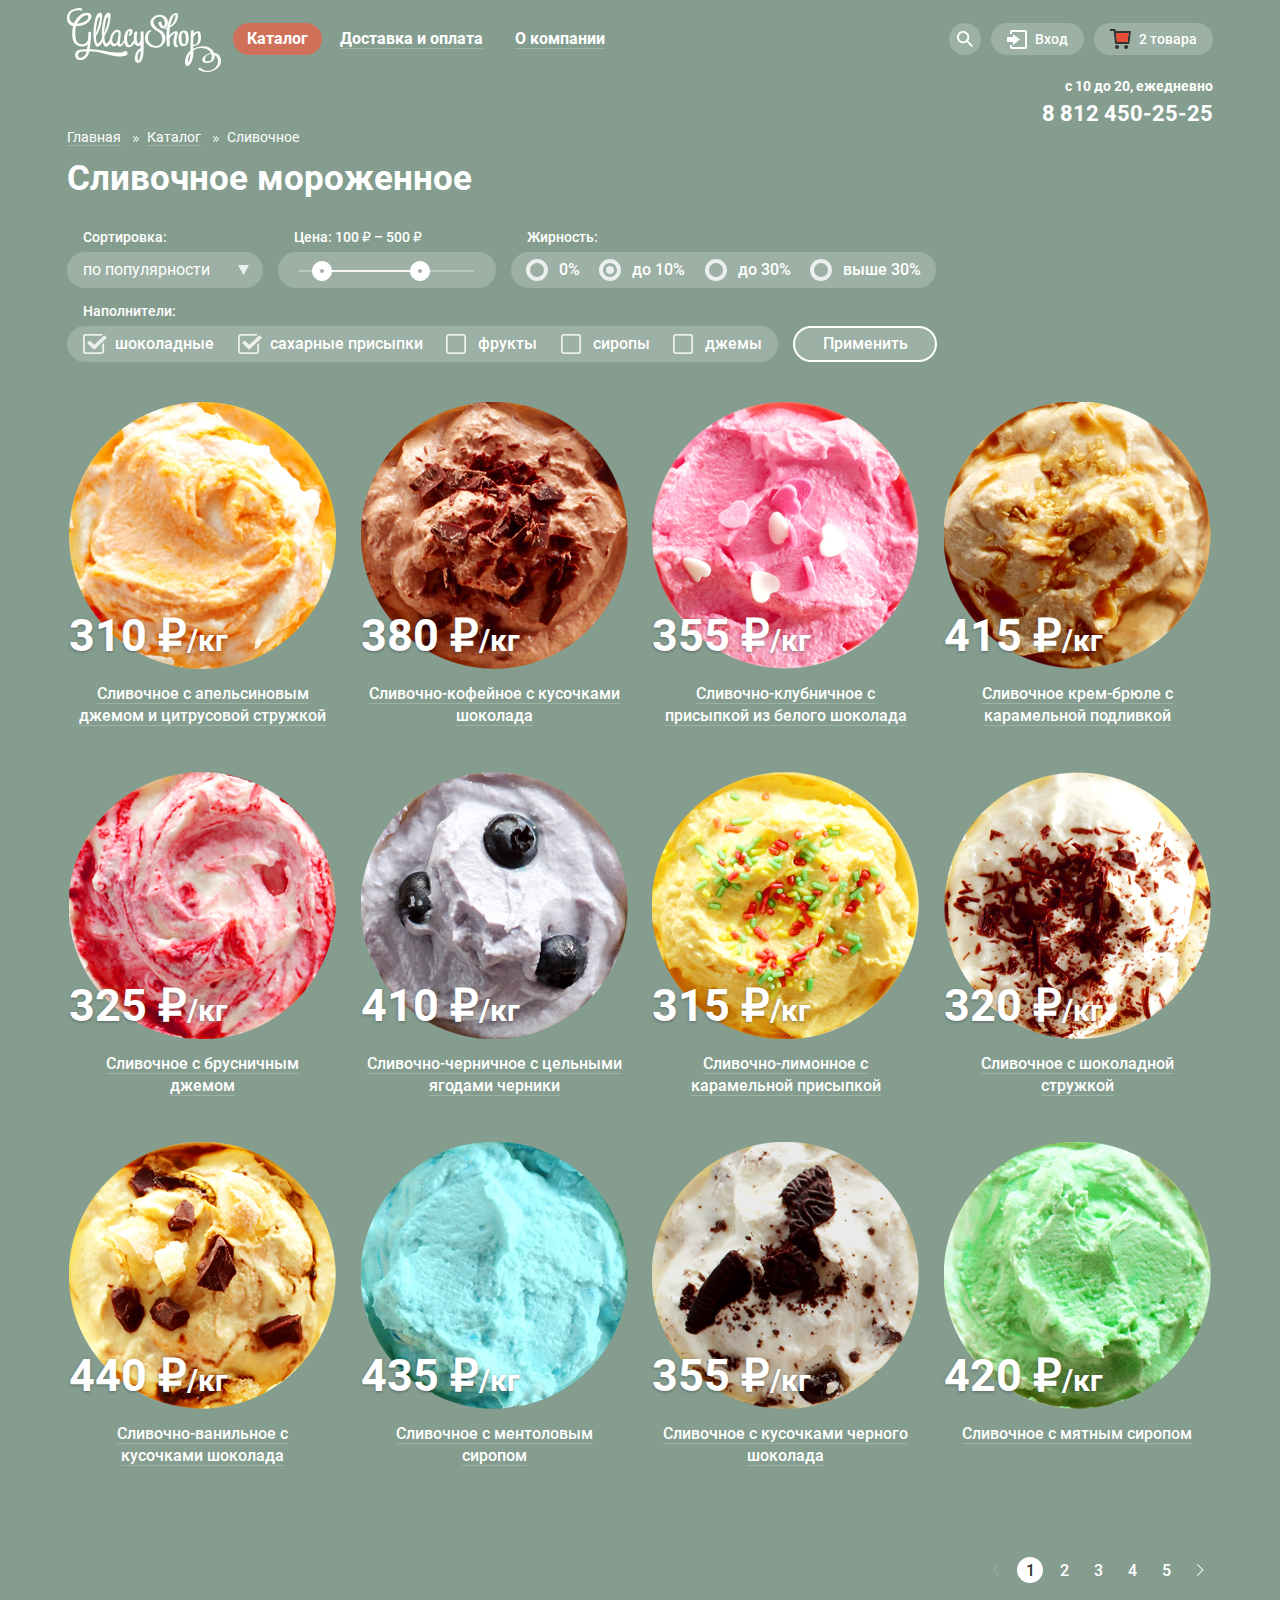
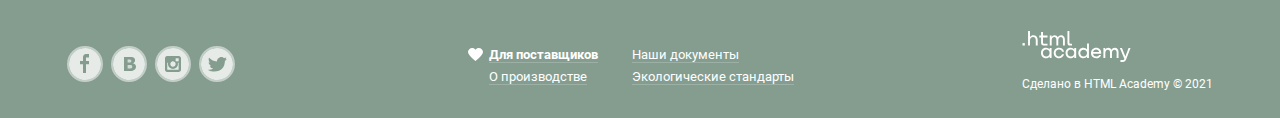
==== catalog.html @ 2004c23d "Пиксель перфект главной страницы" ====
<!DOCTYPE html>
<html lang="ru" class="page">
	<head>
		
		<meta charset="utf-8">
		<title>HTML Academy: Глейси</title>
		<link rel="icon" href="favicon.ico">
		<link rel="icon" href="img/favicon_152.svg" type="image/svg+xml">
		<link rel="apple-touch-icon" href="img/favicon_180.png">
		<link rel="manifest" href="manifest.webmanifest">
		<link rel="stylesheet" href="css/normalize.css">
		<link rel="stylesheet" type="text/css" href="css/style.css">
	</head>
	<body class="page-body inner-page">
		<!-- Шапка -->
		<header class="main-header">
			<div class="wrapper main-header__wrapper">
				<nav class="main-header__navigation">
					<a href="index.html" class="main-header__logo">
						<img src="img/logo.svg" width="154" height="64" alt="Gllacy Shop">
					</a>

					<div class="main-header__bar">
						<ul class="main-header__site-navigation">
							<li class="main-header__site-navigation-item">
								<a class="main-header__site-navigation-link is-active">
									<span class="main-header__site-navigation-text">
										Каталог
									</span>
								</a>
								<ul class="main-header__site-subnavigation">
									<li class="main-header__site-subnavigation-item">
										<p class="main-header__site-subnavigation-title">Новинки</p>
									</li>
									<li class="main-header__site-subnavigation-item">
										<a class="main-header__site-subnavigation-link is-active">Сливочное</a>
									</li>
									<li class="main-header__site-subnavigation-item">
										<a href="#" class="main-header__site-subnavigation-link">Щербеты</a>
									</li>
									<li class="main-header__site-subnavigation-item">
										<a href="#" class="main-header__site-subnavigation-link">Фруктовый лед</a>
									</li>
									<li class="main-header__site-subnavigation-item">
										<a href="#" class="main-header__site-subnavigation-link">Мелорин</a>
									</li>
								</ul>
							</li>
							<li class="main-header__site-navigation-item">
								<a class="main-header__site-navigation-link" href="#">
									<span class="main-header__site-navigation-text">
										Доставка и оплата
									</span>
								</a>
							</li>
							<li class="main-header__site-navigation-item">
								<a class="main-header__site-navigation-link" href="#">
									<span class="main-header__site-navigation-text">
										О компании
									</span>
								</a>
							</li>
						</ul>

						<ul class="main-header__user-navigation">
							<li class="main-header__user-navigation-item search">
								<button class="main-header__user-navigation-button search__button" type="button">
									<span class="visually-hidden">Поиск</span>
									<svg width="16" height="16" viewBox="0 0 16 16" xmlns="http://www.w3.org/2000/svg">
										<path d="M16 14.6652L11.0785 9.73294C11.9827 8.48188 12.3826 6.93501 12.1984 5.40134C12.0141 3.86767 11.2594 2.4601 10.0848 1.45982C8.91022 0.45954 7.40233 -0.0598191 5.86234 0.00548954C4.32234 0.0707982 2.86363 0.715967 1.77757 1.81212C0.691516 2.90827 0.0580813 4.3747 0.0038002 5.91849C-0.050481 7.46228 0.478388 8.96976 1.48476 10.1398C2.49113 11.3098 3.90092 12.0563 5.43251 12.2301C6.96409 12.4039 8.50472 11.9922 9.74663 11.0772L14.6586 16L16 14.6652ZM6.08152 10.3767C5.24079 10.3767 4.41895 10.1268 3.71991 9.65874C3.02087 9.19063 2.47604 8.5253 2.15431 7.74687C1.83258 6.96844 1.7484 6.11188 1.91241 5.28551C2.07643 4.45913 2.48128 3.70006 3.07576 3.10427C3.67024 2.50849 4.42766 2.10276 5.25223 1.93838C6.0768 1.77401 6.93149 1.85837 7.70822 2.1808C8.48495 2.50324 9.14883 3.04927 9.61591 3.74983C10.083 4.4504 10.3323 5.27404 10.3323 6.11661C10.3298 7.24568 9.88115 8.3278 9.08451 9.12618C8.28788 9.92456 7.20813 10.3742 6.08152 10.3767Z" fill="currentColor"/>
									</svg>
								</button>
								<form class="search__form" action="index.html" method="post">
									<input type="search" name="search" placeholder="Крем-брюле" class="search__field field field--modal">
								</form>
							</li>
							<li class="main-header__user-navigation-item enter">
								<button class="main-header__user-navigation-button enter__button" type="button">
									<svg width="20" height="19" viewBox="0 0 20 19" fill="currentColor" xmlns="http://www.w3.org/2000/svg">
										<path d="M6.04 14.88L12.96 9.5L6.04 4.13V7.04H0V11.96H6.04V14.88Z" />
										<path d="M18 0H5C4.46957 0 3.96086 0.210714 3.58579 0.585786C3.21071 0.960859 3 1.46957 3 2V4H5V2H18V17H5V15H3V17C3 17.5304 3.21071 18.0391 3.58579 18.4142C3.96086 18.7893 4.46957 19 5 19H18C18.5304 19 19.0391 18.7893 19.4142 18.4142C19.7893 18.0391 20 17.5304 20 17V2C20 1.46957 19.7893 0.960859 19.4142 0.585786C19.0391 0.210714 18.5304 0 18 0Z"/>
									</svg>
									<span class="main-header__button-text">Вход</span>
								</button>

								<form class="enter__form" action="index.html" method="post">
									<input type="email" name="email" placeholder="email@example.com" class="enter__field field field--modal">
									<input type="password" name="password" placeholder="......" class="enter__field field">
									<div class="enter__row">
										<button class="enter__sign-in button button--font-medium" type="submit" name="button-enter">Войти</button>
										<div class="enter__help">
											<a href="#" class="enter__link">Забыли пароль?</a>
											<a href="#" class="enter__link">Новая регистрация</a>
										</div>
									</div>
								</form>
							</li>
							<li class="main-header__user-navigation-item cart">
								<button class="main-header__user-navigation-button cart__button cart__button--full" type="button">
									<svg width="21" height="20" viewBox="0 0 21 20" fill="none" xmlns="http://www.w3.org/2000/svg">
										<path d="M7.03359 20C8.14664 20 9.04894 19.1046 9.04894 18C9.04894 16.8954 8.14664 16 7.03359 16C5.92054 16 5.01823 16.8954 5.01823 18C5.01823 19.1046 5.92054 20 7.03359 20Z" fill="#343434"/>
										<path d="M16.1027 20C17.2157 20 18.118 19.1046 18.118 18C18.118 16.8954 17.2157 16 16.1027 16C14.9896 16 14.0873 16.8954 14.0873 18C14.0873 19.1046 14.9896 20 16.1027 20Z" fill="#343434"/>
										<path d="M5.70345 2L5.46161 0H0V2H3.66795L5.17946 15H19.2869L21 2H5.70345ZM17.5034 13H6.97313L5.96545 4H18.6924L17.5034 13Z" fill="#343434"/>
										<path d="M5.93506 4.02999L6.97297 13H17.5032L18.6923 4.02999H5.93506Z" fill="#E84D37"/>
									</svg>
									<span class="main-header__button-text">2 товара</span>
								</button>
								<div class="cart__content">
									<h2 class="visually-hidden">Корзина</h2>
									<ul class="cart__list">
										<li class="cart__item cart-item">
											<button class="cart-item__delete" type="button"><span class="visually-hidden">Удалить</span></button>
											<a href="#" class="cart-item__image">
												<img src="img/catalog_ice-cream_1.png" width="33" height="33" alt="Пломбир с апельсиновым джемом">
											</a>
											<a href="#" class="cart-item__name">Пломбир с апельсиновым джемом</a>
											<span class="cart-item__cost">1,5 кг x <span>200 руб</span></span>
											<span class="cart-item__price">300 руб</span>
										</li>
										<li class="cart__item cart-item">
											<button class="cart-item__delete" type="button"><span class="visually-hidden">Удалить</span></button>
											<a href="#" class="cart-item__image">
												<img src="img/catalog_ice-cream_3.png" width="33" height="33" alt="Клубничный пломбир с присыпкой из белого шоколада">
											</a>
											<a href="#" class="cart-item__name">Клубничный пломбир с присыпкой из белого шоколада</a>
											<span class="cart-item__cost">1,5 кг x <span>300 руб</span></span>
											<span class="cart-item__price">450 руб</span>
										</li>
									</ul>
									<div class="cart__footer">
										<p class="cart__final-cost">
											Итого: <span>750</span> руб
										</p>
										<a class="cart__order-buttion button button--font-medium" href="#">Оформить заказ</a>
									</div>
								</div>
							</li>
						</ul>
					</div>
				</nav>
				<div class="main-header__description">с 10 до 20, ежедневно
					<br>
					<a class="main-header__phone" href="tel:88124502525">8 812 450-25-25</a>
				</div>
			</div>
		</header>
		<!-- /Шапка -->
		<main>
			<div class="wrapper">
			<ul class="breadcrumbs">
				<li class="breadcrumbs__item">
					<a class="breadcrumbs__link link" href="index.html">
						<span class="link__text">Главная</span>
					</a>
				</li>
				<li class="breadcrumbs__item">
					<a class="breadcrumbs__link link" href="#">
						<span class="link__text">Каталог</span>
					</a>
				</li>
				<li class="breadcrumbs__item">
					<a class="breadcrumbs__link link is-active">
						<span class="link__text">Сливочное</span>
					</a>
				</li>
			</ul>
			<h1 class="title">Cливочное мороженное</h1>

			<section class="catalog">
				<h2 class="visually-hidden">Наши товары</h2>
				<form class="catalog__filter filter" action="https://echo.htmlacademy.ru/courses" method="get">
					<fieldset class="filter__fieldset filter__fieldset--select">
						<legend class="filter__title">Сортировка:</legend>
						<select class="filter__select" name="sorting">
							<option class="filter__option" value="popular" selected>по популярности</option>
							<option class="filter__option" value="cheap" >сначала недорогие</option>
							<option class="filter__option" value="expensive" >сначала дорогие</option>
							<option class="filter__option" value="fat" >по жирности</option>
						</select>
					</fieldset>

					<fieldset class="filter__fieldset filter__fieldset--price">
						<legend class="filter__title">Цена: <span class="filter__min-price">100</span> ₽ – <span class="filter__max-price">500</span> ₽</legend>
						<div class="range">
							<div class="range__controls">
								<div class="range__scale">
									<div class="range__bar"></div>
								</div>
								<div class="range__toggle range__toggle--min"></div>
								<div class="range__toggle range__toggle--max"></div>
							</div>
						</div>
					</fieldset>

					<fieldset class="filter__fieldset filter__fieldset--radio-button">
						<legend class="filter__title">Жирность:</legend>
						<ul class="filter__fat">
							<li class="filter__fat-item">
								<label class="filter__fat-label radio">
									<input class="filter__radio radio__input visually-hidden" type="radio" name="fat" value="0%">
									<span class="radio__text">0%</span>
								</label>
							</li>
							
							<li class="filter__fat-item">
								<label class="filter__fat-label radio">
									<input class="filter__radio radio__input visually-hidden" type="radio" name="fat" value="до 10%" checked>
									<span class="radio__text">до 10%</span>
								</label>
							</li>

							<li class="filter__fat-item">
								<label class="filter__fat-labe radio">
									<input class="filter__radio radio__input visually-hidden" type="radio" name="fat" value="до 30%">
									<span class="radio__text">до 30%</span>
								</label>
							</li>

							<li class="filter__fat-item">
								<label class="filter__fat-label radio">
									<input class="filter__radio radio__input visually-hidden" type="radio" name="fat" value="выше 30%">
									<span class="radio__text">выше 30%</span>
								</label>
							</li>
						</ul>
					</fieldset>

					<fieldset class="filter__fieldset filter__fieldset--checkbox">
						<legend class="filter__title">Наполнители:</legend>
						<ul class="filter__checkbox-list">
							<li class="filter__checkbox-item">
								<label class="checkbox">
									<input class="checkbox__input visually-hidden" type="checkbox" name="decor_chocolate" checked="">
									<span class="checkbox__text">шоколадные</span>
								</label>
							</li>

							<li class="filter__checkbox-item">
								<label class="checkbox">
									<input class="checkbox__input visually-hidden" type="checkbox" name="decor_shugar-powder" checked="">
									<span class="checkbox__text">сахарные присыпки</span>
								</label>
							</li>

							<li class="filter__checkbox-item">
								<label class="checkbox">
									<input class="checkbox__input visually-hidden" type="checkbox" name="decor_fruits">
									<span class="checkbox__text">фрукты</span>
								</label>
							</li>

							<li class="filter__checkbox-item">
								<label class="checkbox">
									<input class="checkbox__input visually-hidden" type="checkbox" name="decor_syrups">
									<span class="checkbox__text">сиропы</span>
								</label>
							</li>

							<li class="filter__checkbox-item">
								<label class="checkbox">
									<input class="checkbox__input visually-hidden" type="checkbox" name="decor_jams">
									<span class="checkbox__text">джемы</span>
								</label>
							</li>
						</ul>
					</fieldset>

					<input class="filter__submit" type="submit" name="sent" value="Применить">
				</form>

				<ul class="catalog__list">
					<li class="catalog__item product">
						<a class="product__link link" href="#">
							<span class="link__text">Сливочное с апельсиновым джемом и цитрусовой стружкой</span>
						</a>
						<div class="product__info">
							<a class="product__image" href="#">
								<img src="img/catalog_ice-cream_1.png" alt="Белое мороженое с оранжевым апельсиновым джемом" width="267" height="267">
							</a>
							<p class="product__price">310 ₽<small>/кг</small></p>
						</div>
						<button class="button product__button button--font-medium" type="button">Быстрый просмотр</button>
					</li>

					<li class="catalog__item product">
						<a class="product__link link" href="#">
							<span class="link__text">Сливочно-кофейное с кусочками шоколада</span>
						</a>
						<div class="product__info">
							<a class="product__image" href="#">
								<img src="img/catalog_ice-cream_2.png" alt="Шоколадное мороженное с шоколадной стружкой" width="267" height="267">
							</a>
							<p class="product__price">380 ₽<small>/кг</small></p>
						</div>
						<button class="button product__button button--font-medium" type="button">Быстрый просмотр</button>
					</li>

					<li class="catalog__item product">
						<a class="product__link link" href="#">
							<span class="link__text">Сливочно-клубничное с присыпкой из белого шоколада</span>
						</a>
						<div class="product__info">
							<a class="product__image" href="#">
								<img src="img/catalog_ice-cream_3.png" alt="Розовое клубничное мороженое с посыпкой из сахарных сердечек" width="267" height="267">
							</a>
							<p class="product__price">355 ₽<small>/кг</small></p>
						</div>
						<button class="button product__button button--font-medium" type="button">Быстрый просмотр</button>
					</li>

					<li class="catalog__item product">
						<a class="product__link link" href="#">
							<span class="link__text">Сливочное крем-брюле с карамельной подливкой</span>
						</a>
						<div class="product__info">
							<a class="product__image" href="#">
								<img src="img/catalog_ice-cream_4.png" alt="Крем-брюле с карамельной подливкой" width="267" height="267">
							</a>
							<p class="product__price">415 ₽<small>/кг</small></p>
						</div>
						<button class="button product__button button--font-medium" type="button">Быстрый просмотр</button>
					</li>

					<li class="catalog__item product">
						<a class="product__link link" href="#">
							<span class="link__text">Сливочное с брусничным джемом </span>
						</a>
						<div class="product__info">
							<a class="product__image" href="#">
								<img src="img/catalog_ice-cream_5.png" alt="Белое мороженное с красным джемом" width="267" height="267">
							</a>
							<p class="product__price">325 ₽<small>/кг</small></p>
						</div>
						<button class="button product__button button--font-medium" type="button">Быстрый просмотр</button>
					</li>

					<li class="catalog__item product">
						<a class="product__link link" href="#">
							<span class="link__text">Сливочно-черничное с цельными ягодами черники</span>
						</a>
						<div class="product__info">
							<a class="product__image" href="#">
								<img src="img/catalog_ice-cream_6.png" alt="Черничное мороженое с целыми ягодами черники" width="267" height="267">
							</a>
							<p class="product__price">410 ₽<small>/кг</small></p>
						</div>
						<button class="button product__button button--font-medium" type="button">Быстрый просмотр</button>
					</li>

					<li class="catalog__item product">
						<a class="product__link link" href="#">
							<span class="link__text">Сливочно-лимонное с карамельной присыпкой</span>
						</a>
						<div class="product__info">
							<a class="product__image" href="#">
								<img src="img/catalog_ice-cream_7.png" alt="Жёлтое мороженное с разноцветной посыпкой" width="267" height="267">
							</a>
							<p class="product__price">315 ₽<small>/кг</small></p>
						</div>
						<button class="button product__button button--font-medium" type="button">Быстрый просмотр</button>
					</li>

					<li class="catalog__item product">
						<a class="product__link link" href="#">
							<span class="link__text">Сливочное с шоколадной стружкой</span>
						</a>
						<div class="product__info">
							<a class="product__image" href="#">
								<img src="img/catalog_ice-cream_8.png" alt="Белое мороженное с шоколадной стружкой" width="267" height="267">
							</a>
							<p class="product__price">320 ₽<small>/кг</small></p>
						</div>
						<button class="button product__button button--font-medium" type="button">Быстрый просмотр</button>
					</li>

					<li class="catalog__item product">
						<a class="product__link link" href="#">
							<span class="link__text">Сливочно-ванильное с кусочками шоколада</span>
						</a>
						<div class="product__info">
							<a class="product__image" href="#">
								<img src="img/catalog_ice-cream_9.png" alt="Бежевое мороженное с кусочками шоколада" width="267" height="267">
							</a>
							<p class="product__price">440 ₽<small>/кг</small></p>
						</div>
						<button class="button product__button button--font-medium" type="button">Быстрый просмотр</button>
					</li>

					<li class="catalog__item product">
						<a class="product__link link" href="#">
							<span class="link__text">Сливочноe с ментоловым сиропом</span>
						</a>
						<div class="product__info">
							<a class="product__image" href="#">
								<img src="img/catalog_ice-cream_10.png" alt="Мороженое пастельно-голубого цвета" width="267" height="267">
							</a>
							<p class="product__price">435 ₽<small>/кг</small></p>
						</div>
						<button class="button product__button button--font-medium" type="button">Быстрый просмотр</button>
					</li>

					<li class="catalog__item product">
						<a class="product__link link" href="#">
							<span class="link__text">Сливочное с кусочками черного шоколада</span>
						</a>
						<div class="product__info">
							<a class="product__image" href="#">
								<img src="img/catalog_ice-cream_11.png" alt="Белое мороженое с кусочками шоколадного печенья" width="267" height="267">
							</a>
							<p class="product__price">355 ₽<small>/кг</small></p>
						</div>
						<button class="button product__button button--font-medium" type="button">Быстрый просмотр</button>
					</li> 

					<li class="catalog__item product">
						<a class="product__link link" href="#">
							<span class="link__text">Сливочное с мятным сиропом</span>
						</a>
						<div class="product__info">
							<a class="product__image" href="#">
								<img src="img/catalog_ice-cream_12.png" alt="Мороженое пастельно-зелёного цвета" width="267" height="267">
							</a>
							<p class="product__price">420 ₽<small>/кг</small></p>
						</div>
						<button class="button product__button button--font-medium" type="button">Быстрый просмотр</button>
					</li>
				</ul>

				<ul class="catalog__pagination pagination-list">
					<li class="pagination-list__item">
						<a class="pagination-list__link pagination-list__link--prev is-disabled">
							<span class="visually-hidden">Прошлая страница</span>
						</a>
					</li>
					<li class="pagination-list__item">
						<a class="pagination-list__link is-active">1</a>
					</li>
					<li class="pagination-list__item">
						<a class="pagination-list__link" href="#">2</a>
					</li>
					<li class="pagination-list__item">
						<a class="pagination-list__link" href="#">3</a>
					</li>
					<li class="pagination-list__item">
						<a class="pagination-list__link" href="#">4</a>
					</li>
					<li class="pagination-list__item">
						<a class="pagination-list__link" href="#">5</a>
					</li>
					<li class="pagination-list__item">
						<a class="pagination-list__link pagination-list__link--next" href="#">
							<span class="visually-hidden">Следующая страница</span>
						</a>
					</li>
				</ul>
			</section>
		</div>
		</main>

		<!-- Подвал -->
		<footer class="page-footer">
				<div class="wrapper page-footer__wrapper">
				<!-- Соцсети -->
				<h2 class="visually-hidden">Наши контакты в социальных сетях</h2>
				<ul class="page-footer__column page-footer__column-socials socials">
					<li class="socials__item">
						<a class="socials__link" href="#">
							<img class="socials__icon" src="img/icons/facebook.svg" alt="Фейсбук" width="32" height="32">
						</a>
					</li>
					<li class="socials__item">
						<a class="socials__link" href="#">
							<img class="socials__icon" src="img/icons/vkontakte.svg" alt="Вконтакте" width="32" height="32">
						</a>
					</li>
					<li class="socials__item">
						<a class="socials__link" href="#">
							<img class="socials__icon" src="img/icons/instagram.svg" alt="Инстаграм" width="32" height="32">
						</a>
					</li>
					<li class="socials__item">
						<a class="socials__link" href="#">
							<img class="socials__icon" src="img/icons/twitter.svg" alt="Твиттер" width="32" height="32">
						</a>
					</li>
				</ul>
				<!-- /Соцсети -->
				<ul class="page-footer__column footer-nav">
					<li class="footer-nav__item">
						<a class="footer-nav__link footer-nav__link--heart link" href="#">
							<span class="link__text">Для поставщиков</span>
						</a>
					</li>
					<li class="footer-nav__item"> 
						<a class="footer-nav__link link" href="#">
							<span class="link__text">Наши документы</span>
						</a>
					</li>

					<li class="footer-nav__item">
						<a class="footer-nav__link link" href="#">
							<span class="link__text">О производстве</span>
						</a>
					</li>
					<li class="footer-nav__item">
						<a class="footer-nav__link link" href="#">
							<span class="link__text">Экологические стандарты</span>
						</a>
					</li>
				</ul>

				<div class="page-footer__column">
					<a href="https://htmlacademy.ru/intensive/htmlcss" target="_blank" class="page-footer__logo-link">
						<img class="page-footer__logo" src="img/icons/logo_html_academy.svg" alt="HTML Академия" width="109" height="31">
					</a>
					<p class="page-footer__copyright">Сделано в <a class="link-academy link" href="https://htmlacademy.ru/intensive/htmlcss" target="_blank"> HTML Academy</a> © 2021</p>
				</div>
			</div>
		</footer>
		<!-- /Подвал -->
	</body>
</html>
---- css/style.css ----
/* roboto-regular - latin_cyrillic */
@font-face {
  font-family: 'Roboto';
  font-style: normal;
  font-weight: 400;
  src: url('../fonts/roboto-v27-latin_cyrillic-regular.eot'); /* IE9 Compat Modes */
  src: local(''),
       url('../fonts/roboto-v27-latin_cyrillic-regular.eot?#iefix') format('embedded-opentype'), /* IE6-IE8 */
       url('../fonts/roboto-v27-latin_cyrillic-regular.woff2') format('woff2'), /* Super Modern Browsers */
       url('../fonts/roboto-v27-latin_cyrillic-regular.woff') format('woff'), /* Modern Browsers */
       url('../fonts/roboto-v27-latin_cyrillic-regular.ttf') format('truetype'), /* Safari, Android, iOS */
       url('../fonts/roboto-v27-latin_cyrillic-regular.svg#Roboto') format('svg'); /* Legacy iOS */
}
/* roboto-500 - latin_cyrillic */
@font-face {
  font-family: 'Roboto';
  font-style: normal;
  font-weight: 500;
  src: url('../fonts/roboto-v27-latin_cyrillic-500.eot'); /* IE9 Compat Modes */
  src: local(''),
       url('../fonts/roboto-v27-latin_cyrillic-500.eot?#iefix') format('embedded-opentype'), /* IE6-IE8 */
       url('../fonts/roboto-v27-latin_cyrillic-500.woff2') format('woff2'), /* Super Modern Browsers */
       url('../fonts/roboto-v27-latin_cyrillic-500.woff') format('woff'), /* Modern Browsers */
       url('../fonts/roboto-v27-latin_cyrillic-500.ttf') format('truetype'), /* Safari, Android, iOS */
       url('../fonts/roboto-v27-latin_cyrillic-500.svg#Roboto') format('svg'); /* Legacy iOS */
}
/* roboto-700 - latin_cyrillic */
@font-face {
  font-family: 'Roboto';
  font-style: normal;
  font-weight: 700;
  src: url('../fonts/roboto-v27-latin_cyrillic-700.eot'); /* IE9 Compat Modes */
  src: local(''),
       url('../fonts/roboto-v27-latin_cyrillic-700.eot?#iefix') format('embedded-opentype'), /* IE6-IE8 */
       url('../fonts/roboto-v27-latin_cyrillic-700.woff2') format('woff2'), /* Super Modern Browsers */
       url('../fonts/roboto-v27-latin_cyrillic-700.woff') format('woff'), /* Modern Browsers */
       url('../fonts/roboto-v27-latin_cyrillic-700.ttf') format('truetype'), /* Safari, Android, iOS */
       url('../fonts/roboto-v27-latin_cyrillic-700.svg#Roboto') format('svg'); /* Legacy iOS */
}

:root {
  --basic-black:#323232;
  --basic-dark: #5A5A5A;
  --basic-white: #FFFFFF;
  --background-beige: #9D8B84;
  --background-grey: #8996A6;
  --background-green: #849D8F;
  --link-black-hover: #E84D37;
  --link-hover: #FFBC9E;
  --raspberry-background: #900035;
  --chocolate-background: #4A2106;
  --waffle-background: #E3D0B9;
  --button-orange: #F26843;
}


.page-body {
	position: relative;
	min-width: 1200px;
	margin: 0;
	padding: 0;
	font-family: 'Roboto', 'Arial', sans-serif;
	font-size: 16px;
	line-height: 22px;
	font-weight: normal;
	background-color: var(--background-beige);
	color: var(--basic-white);
	min-height: 100%;
	display: -ms-grid;
	display: grid;
	-ms-grid-rows: -webkit-min-content 1fr -webkit-min-content;
	-ms-grid-rows: min-content 1fr min-content;
	grid-template-rows: -webkit-min-content 1fr -webkit-min-content;
	grid-template-rows: min-content 1fr min-content;
	-ms-flex-line-pack: start;
	    align-content: start;
}

.inner-page {
	background-color: var(--background-green);
}

*,
*::before,
*::after {
	-webkit-box-sizing: border-box;
	        box-sizing: border-box;
	padding: 0;
	margin: 0;
}

ul {
	list-style: none;
}

.visually-hidden {
	position: absolute;
	width: 1px;
	height: 1px;
	margin: -1px;
	border: 0;
	padding: 0;
	white-space: nowrap;
	-webkit-clip-path: inset(100%);
	        clip-path: inset(100%);
	clip: rect(0 0 0 0);
	overflow: hidden;
}

.slider-controls {
	position: absolute;
	bottom: 58px;
	left: 0;
	z-index: 20;
}

.slider-controls__button {
	width: 21px;
	height: 21px;
	margin-right: 6px;
	background-color: transparent;
	border: 2px solid var(--basic-white);
	border-radius: 50%;
	cursor: pointer;
	-webkit-transition: all 0.2s ease-out;
	-o-transition: all 0.2s ease-out;
	transition: all 0.2s ease-out;
}

.slider-controls__button:hover,
.slider-controls__button:focus {
	background-color: rgba(255, 255, 255, 0.4);
}

.slider-controls__button.is-active {
	background-color: var(--basic-white);
	cursor: default;
}

.wrapper {
	width: 1200px;
	margin: 0 auto;
	padding: 0 27px;
	-webkit-box-sizing: border-box;
	        box-sizing: border-box;
}

.link,
.link-black {
	display: inline-block;
	text-decoration: none;
}

.link {
	color: var(--basic-white);
}

.link[href]:hover,
.link[href]:focus,
.link[href]:active {
	color: var(--link-hover);
	-webkit-transition: all 0.2s ease-out;
	-o-transition: all 0.2s ease-out;
	transition: all 0.2s ease-out;
}

.link__text {
	border-bottom: 1px solid rgba(255, 255, 255, 0.2);
	-webkit-transition: all 0.2s ease-out;
	-o-transition: all 0.2s ease-out;
	transition: all 0.2s ease-out;
}

.link[href]:hover .link__text,
.link[href]:focus .link__text,
.link[href]:active .link__text {
	border-bottom: 1px solid rgba(255, 188, 158, 0.3);
}

.link-black {
	color: var(--basic-black);
}

.link-black:hover,
.link-black:focus,
.link-black:active {
	color: var(--link-black-hover);
	-webkit-transition: all 0.2s ease-out;
	-o-transition: all 0.2s ease-out;
	transition: all 0.2s ease-out;
}

.link-black__text {
	border-bottom: 1px solid rgba(50, 50, 50, 0.3);
	-webkit-transition: all 0.2s ease-out;
	-o-transition: all 0.2s ease-out;
	transition: all 0.2s ease-out;
}

.link-black:hover .link-black__text,
.link-black:focus .link-black__text,
.link-black:active .link-black__text {
	border-bottom: 1px solid rgba(232, 77, 55, 0.3);
}

.link.is-active .link__text,
.link-black.is-active .link-black__text {
	border-color: transparent;
}

.button {
	font-weight: bold;
	color: var(--basic-white);
	background-color: var(--button-orange);
	border-radius: 70px;
	border: none;
	display: inline-block;
	cursor: pointer;
	-webkit-box-shadow: 0 2px 2px rgba(172, 16, 0, 0.64);
	        box-shadow: 0 2px 2px rgba(172, 16, 0, 0.64);
	text-decoration: none;
	text-shadow: 0 2px 5px rgba(160, 32, 11, 0.76);
	background: #f26843;
	background: -webkit-gradient(linear, left top, left bottom, from(#f26843), to(#e74a35));
	background: -o-linear-gradient(top, #f26843, #e74a35);
	background: linear-gradient(to bottom, #f26843, #e74a35);
	text-align: center;
	vertical-align: top;
}

.button:hover {
  background: -webkit-gradient(linear, left top, left bottom, from(#f58669), to(#ec6f5e));
  background: -o-linear-gradient(top, #f58669, #ec6f5e);
  background: linear-gradient(to bottom, #f58669, #ec6f5e);
  -webkit-box-shadow: 0 2px 2px rgba(172, 16, 0, 1);
          box-shadow: 0 2px 2px rgba(172, 16, 0, 1);
}

.button:active {
  background: -webkit-gradient(linear, left top, left bottom, from(#d84732), to(#e1613e));
  background: -o-linear-gradient(top, #d84732, #e1613e);
  background: linear-gradient(to bottom, #d84732, #e1613e);
  -webkit-box-shadow: inset 0 2px 2px rgba(172, 16, 0, 1);
          box-shadow: inset 0 2px 2px rgba(172, 16, 0, 1);
}

.button--font-large {
	font-size: 31px;
	line-height: 41px;
	padding: 12px 44px;
}


.button--font-medium {
	font-size: 18px;
	line-height: 24px;
	padding: 12px 22px;
}

.button--font-small {
	font-size: 18px;
	line-height: 24px;
	padding: 10px 19px;
}

.button--font-very-small  {
	font-size: 18px;
	line-height: 24px;
	padding: 8px 28px;
}

.main-header__wrapper {
	display: -webkit-box;
	display: -ms-flexbox;
	display: flex;
	-webkit-box-orient: vertical;
	-webkit-box-direction: normal;
	    -ms-flex-direction: column;
	        flex-direction: column;

}

.main-header__navigation{
	display: -webkit-box;
	display: -ms-flexbox;
	display: flex;
	-webkit-box-align: center;
	    -ms-flex-align: center;
	        align-items: center;
}

.main-header__logo {
	padding-right: 10px;
	padding-top: 8px;
}

.main-header__bar {
 display: -webkit-box;
 display: -ms-flexbox;
 display: flex;
 -webkit-box-align: center;
     -ms-flex-align: center;
         align-items: center;
 width: 100%;
}


.main-header__site-navigation {
	display: -webkit-box;
	display: -ms-flexbox;
	display: flex;
	margin: 0;
	padding: 0;
	-ms-flex-wrap: wrap;
	    flex-wrap: wrap;
}

.main-header__site-navigation-link:not(.is-active):not(:hover):not(:focus):not(:active) .main-header__site-navigation-text {
	border-bottom: 1px solid rgba(255, 255, 255, 0.2);
}

.main-header__site-navigation-item {
	position: relative;
	padding: 10px 2px;
}

.main-header__site-navigation-link {
	display: block;
	font-style: normal;
	font-weight: bold;
	font-size: 16px;
	line-height: 18px;
	color: var(--basic-white);
	text-decoration: none;
	padding: 7px 14px;
	border-radius: 20px;

	-webkit-transition: all 0.2s ease-out;

	-o-transition: all 0.2s ease-out;

	transition: all 0.2s ease-out;
}


.main-header__site-navigation-link:not(.is-active):hover,
.main-header__site-navigation-link:not(.is-active):focus {
	color: var(--basic-black);
	background-color: var(--basic-white);
}


.main-header__site-navigation-link:not(.is-active):active {
	color: var(--basic-black);
	background-color:var(--basic-white);
	-webkit-box-shadow: 0px 2px 1px 0px #696969 inset;
	        box-shadow: 0px 2px 1px 0px #696969 inset;
}

.main-header__site-navigation-link.is-active {
	color: var(--basic-white);
	background-color: #D07058;
	cursor: default;
}

.main-header__site-subnavigation {
	display: none;
	position: absolute;
	z-index: 10;
	bottom: 5px;
	left: -6px;
	min-width: 143px;
	padding: 10px 0;
	background-color: var(--basic-white);
	-webkit-transform: translateY(100%);
	    -ms-transform: translateY(100%);
	        transform: translateY(100%);
	border-radius: 4px;
	-webkit-box-shadow: 0px 20px 20px 0px rgba(0, 0, 0, 0.4);
	        box-shadow: 0px 20px 20px 0px rgba(0, 0, 0, 0.4);
}

.main-header__site-navigation-item:hover .main-header__site-subnavigation,
.main-header__site-navigation-item:focus .main-header__site-subnavigation {
	display: block;
	-webkit-transition: all 0.2s ease-out;
	-o-transition: all 0.2s ease-out;
	transition: all 0.2s ease-out;
}

.main-header__site-subnavigation-item:first-child {
	padding-left: 6px;
	padding-right: 9px;
	padding-bottom: 12px;
}

.main-header__site-subnavigation-title {
	padding-top: 3px;
	padding-left: 15px;
	padding-right: 11px;
	padding-bottom: 10px;
	font-size: 14px;
	line-height: 18px;
	font-weight: 700;
	color: var(--basic-black);
	border-bottom: 1px solid rgba(50, 50, 50, 0.2);
}

.main-header__site-subnavigation-link {
	display: block;
	padding: 5px 20px;
	font-size: 14px;
	line-height: 16px;
	color: var(--basic-black);
	text-decoration: none;
	-webkit-transition: all 0.2s ease-out;
	-o-transition: all 0.2s ease-out;
	transition: all 0.2s ease-out;
}

.main-header__site-subnavigation-link:hover,
.main-header__site-subnavigation-link:focus {
	background-color: var(--link-hover);
}

.main-header__site-subnavigation-link:active {
	background-color: #F6B5A5;
}

.main-header__site-subnavigation-link.is-active {
	background-color: #D07058;
	color: var(--basic-white);
}


.main-header__user-navigation-button {
	display: -webkit-box;
	display: -ms-flexbox;
	display: flex;
	-webkit-box-pack: center;
	    -ms-flex-pack: center;
	        justify-content: center;
	-webkit-box-align: center;
	    -ms-flex-align: center;
	        align-items: center;
	height: 32px;
	padding: 6px 16px;
	color: var(--basic-white);
	border-radius: 20px;
	background-color: rgba(255, 255, 255, 0.2);
	border: none;
	-webkit-appearance: none;
	   -moz-appearance: none;
	        appearance: none;
	cursor: pointer;
}

.main-header__button-text {
	margin-left: 8px;
	font-size: 14px;
	font-weight: 500;
}

.search__button {
	width: 32px;
	padding: 0px;
}

.main-header__user-navigation-button:hover,
.main-header__user-navigation-button:focus {
	color: var(--basic-black);
	background-color: var(--basic-white);
}

.search__form {
	display: none;
	position: absolute;
	z-index: 20;
	bottom: 4px;
	right: 0;
	-webkit-transform: translateY(100%);
	    -ms-transform: translateY(100%);
	        transform: translateY(100%);
	width: 341px;
	padding: 20px 15px;
	background-color: #F8F7F4;
	-webkit-box-shadow: 0px 20px 20px 0px rgba(0, 0, 0, 0.4);
	        box-shadow: 0px 20px 20px 0px rgba(0, 0, 0, 0.4);
	border-radius: 4px;
	-webkit-transition: all 0.2s ease-out;
	-o-transition: all 0.2s ease-out;
	transition: all 0.2s ease-out;
}

.search:hover .search__form,
.search:focus .search__form {
	display: block;
}

.field {
	width: 100%;
	height: 44px;
	padding: 5px 13px;
	font-size: 16px;
	line-height: 20px;
	font-weight: 700;
	color: var(--basic-black);
	background-color: var(--basic-white);
	border: 1px solid rgba(178, 178, 178, 0.52);
	border-radius: 4px;
	-webkit-transition: all 0.2s ease-out;
	-o-transition: all 0.2s ease-out;
	transition: all 0.2s ease-out;
}

.field::-webkit-input-placeholder {
	color: #999999;
	font-weight: 400;
}

.field::-moz-placeholder {
	color: #999999;
	font-weight: 400;
}

.field:-ms-input-placeholder {
	color: #999999;
	font-weight: 400;
}

.field::-ms-input-placeholder {
	color: #999999;
	font-weight: 400;
}

.field::placeholder {
	color: #999999;
	font-weight: 400;
}

.field:hover {
	border-width: 2px;
	padding: 12px 14px;
}

.field:focus {
	border: 2px solid rgba(46, 136, 228, 0.52);
	padding: 12px 14px;
	outline: none;
}

.field--modal {
	font-size: 14px;
	line-height: 16px;
}

.enter__form {
	display: none;
	position: absolute;
	z-index: 20;
	bottom: 4px;
	right: 0;
	-webkit-transform: translateY(100%);
	    -ms-transform: translateY(100%);
	        transform: translateY(100%);
	width: 277px;
	padding: 20px 16px;
	background-color: #F8F7F4;
	-webkit-box-shadow: 0px 20px 20px 0px rgba(0, 0, 0, 0.4);
	        box-shadow: 0px 20px 20px 0px rgba(0, 0, 0, 0.4);
	border-radius: 4px;
	-webkit-transition: all 0.2s ease-out;
	-o-transition: all 0.2s ease-out;
	transition: all 0.2s ease-out;
}

.enter:hover .enter__form,
.enter:focus .enter__form {
	display: block;
}

.enter__field {
	margin-bottom: 20px;
}

.enter__row {
	display: -webkit-box;
	display: -ms-flexbox;
	display: flex;
	-webkit-box-align: center;
	    -ms-flex-align: center;
	        align-items: center;
}

.enter__sign-in {
	padding: 10px 26px;
}

.enter__help {
	margin-left: 20px;
}

.enter__link {
	font-size: 13px;
	line-height: 15px;
	color: var(--basic-black);
	text-decoration: none;
	border-bottom: 1px solid rgba(50, 50, 50, 0.3);
}

.cart__content {
	display: none;
	position: absolute;
	z-index: 10;
	bottom: 4px;
	right: 0;
	-webkit-transform: translateY(100%);
	    -ms-transform: translateY(100%);
	        transform: translateY(100%);
	width: 539px;
	padding: 20px 15px;
	background-color: #F8F7F4;
	-webkit-box-shadow: 0px 20px 20px 0px rgba(0, 0, 0, 0.4);
	        box-shadow: 0px 20px 20px 0px rgba(0, 0, 0, 0.4);
	border-radius: 4px;
	-webkit-transition: all 0.2s ease-out;
	-o-transition: all 0.2s ease-out;
	transition: all 0.2s ease-out;
}

.cart:hover .cart__content,
.cart:focus .cart__content {
	display: block;
}

.cart__list {
	border-bottom: 1px solid #CACAC7;
	color: var(--basic-black);
}

.cart__item {
	margin-bottom: 20px;
}

.cart-item {
	display: -webkit-box;
	display: -ms-flexbox;
	display: flex;
	-webkit-box-align: center;
	    -ms-flex-align: center;
	        align-items: center;
	font-size: 13px;
	line-height: 16px;
}

.cart-item__delete {
	-ms-flex-negative: 0;
	    flex-shrink: 0;
	display: block;
	width: 23px;
	height: 23px;
	margin-right: 3px;
	background-color: transparent;
	background-image: url(../img/icons/close.svg);
	background-size: 11px 11px;
	background-repeat: no-repeat;
	background-position: 50% 50%;
	border: none;
	cursor: pointer;
}

.cart-item__image {
	-ms-flex-negative: 0;
	    flex-shrink: 0;
	display: block;
	width: 33px;
	height: 33px;
}

.cart-item__image img {
	display: block;
}

.cart-item__name {
	-webkit-box-flex: 1;
	    -ms-flex-positive: 1;
	        flex-grow: 1;
	margin: 0 13px;
	display: inline-block;
	text-decoration: none;
	color: var(--basic-black);
}

.cart-item__cost {
	-ms-flex-negative: 0;
	    flex-shrink: 0;
	width: 120px;
	color: #000;
	text-align: center;
}

.cart-item__cost span {
	color: #999;
}

.cart-item__price {
	-ms-flex-negative: 0;
	    flex-shrink: 0;
	width: 80px;
	text-align: center;
}

.cart__footer {
	text-align: right;
}

.cart__final-cost {
	padding: 15px 0;
	color: var(--basic-black);
	font-size: 15px;
	line-height: 16px;
	font-weight: 700;
}

.cart__order-button {
	display: inline-block;
	padding: 14px 15px;
	line-height: 16px;
}

.main-header__user-navigation {
	display: -webkit-box;
	display: -ms-flexbox;
	display: flex;
	margin-left: auto;
}

.main-header__user-navigation-item {
	position: relative;
	padding: 10px;
	padding-right: 0;
}

.main-header__description {
	font-size: 14px;
	line-height: 16px;
	font-weight: 700;
	text-align: right;
	color: var(--basic-white);
	margin-left: auto;

}

.main-header__phone {
	display: inline-block;
	margin-top: 8px;
	font-size: 22px;
	line-height: 24px;
	text-decoration: none;
	color: var(--basic-white);
}

.slider {
	position: relative;
}

.slider__list {
	height: 520px;
}

.slider__item {
	height: 100%;
	position: relative;
	display: -webkit-box;
	display: -ms-flexbox;
	display: flex;
	-webkit-box-orient: vertical;
	-webkit-box-direction: normal;
	    -ms-flex-direction: column;
	        flex-direction: column;
	-webkit-box-align: center;
	    -ms-flex-align: center;
	        align-items: center;
}

.slider__item.slider__hidden {
	display: none;
}


.slider__item-description {
	max-width: 680px;
	text-align: center;
	margin-bottom: 26px;
	margin-top: auto;
	font-weight: bold;
	font-size: 60px;
	line-height: 60px;
}

.slider__item-image {
	position: absolute;
	z-index: -1;
	bottom: -27px;
}

.slider__item-image::before {
	content: '';
	position: absolute;
	z-index: -2;
	top: 0;
	left: 0;
	display: block;
	width: 100%;
	height: 100%;
	border-radius: 50%;
	background-color: rgba(239, 224, 218, 0.75);
	-webkit-filter: blur(100px);
	        filter: blur(100px);
}

.slider__item-link {
	margin-bottom: 40px;
	font-weight: 700;
	font-size: 32px;
	line-height: 44px;
	letter-spacing: 0.05em;
	text-decoration: none;
	color: var(--basic-white);
	padding: 9px 22px;
}

.actions{
	margin-bottom: 40px;
}

.actions__background-raspberries {
	width: 560px;
	height: 229px;
	background-image: url(../img/background/raspberry-background.jpg);
	border-radius: 16px;
	background-color: var(--raspberry-background);
}

.actions__background-chocolates {
	width: 560px;
	height: 229px;
	background-image: url(../img/background/chocolate-background.jpg);
	border-radius: 16px;
	background-color: var(--chocolate-background);
}


.actions__list {
	display: -ms-grid;
	display: grid;
	-ms-grid-columns: 560px 26px 560px;
	grid-template-columns: 560px 560px;
	padding-left: 0;
	gap: 26px;
}

.actions__item-title {
	font-weight: bold;
	font-size: 35px;
	line-height: 41px;
	padding-bottom: 17px;
}

.actions__item {
	display: -webkit-box;
	display: -ms-flexbox;
	display: flex;
	-webkit-box-orient: vertical;
	-webkit-box-direction: normal;
	    -ms-flex-direction: column;
	        flex-direction: column;
	-webkit-box-align: start;
	    -ms-flex-align: start;
	        align-items: flex-start;
	padding: 16px;
	padding-bottom: 22px;
	padding-right: 22px;
}

.actions__description {
	font-weight: bold;
	font-size: 18px;
	line-height: 22px;
}

.actions__link {
	font-weight: 700;
	font-size: 18px;
	line-height: 24px;
	color: var(--basic-white);
	text-decoration: none;
	margin-top: auto;
	margin-left: auto;
}

.catalog {
	margin-bottom: 30px;
}

.catalog__list {
	display: -webkit-box;
	display: -ms-flexbox;
	display: flex;
	-ms-flex-wrap: wrap;
	    flex-wrap: wrap;
	margin: 0 -10px;
	margin-top: -5px;
	margin-bottom: -30px;
}

.catalog__pagination {
	margin-top: 80px;
}

.catalog__item {
	width: 25%;
	margin-bottom: 30px;
}

.product {
	position: relative;
	display: -webkit-box;
	display: -ms-flexbox;
	display: flex;
	-webkit-box-orient: vertical;
	-webkit-box-direction: normal;
	    -ms-flex-direction: column;
	        flex-direction: column;
	-webkit-box-align: center;
	    -ms-flex-align: center;
	        align-items: center;
	padding: 5px 13px 10px;
	border-radius: 4px;
	-webkit-transition: all 0.2s ease-out;
	-o-transition: all 0.2s ease-out;
	transition: all 0.2s ease-out;
}

.product:hover,
.product:focus {
	z-index: 10;
}

.product:hover .product__info,
.product:focus .product__info,
.product:hover .product__link,
.product:focus .product__link {
	position: relative;
	z-index: 10;
}

.product:hover::before,
.product:focus::before {
	content: '';
	position: absolute;
	z-index: 1;
	top: 0;
	left: 0;
	display: block;
	width: 100%;
	height: calc(100% + 65px);
	background-color: rgba(255, 255, 255, 0.2);
	-webkit-box-shadow: 0px 20px 20px 0px rgb(0, 0, 0, 0.2);
	        box-shadow: 0px 20px 20px 0px rgb(0, 0, 0, 0.2);
	border-radius: 4px;
}

.product__button {
	position: absolute;
	z-index: 10;
	bottom: -45px;
	display: none;
	-webkit-box-ordinal-group: 2;
	    -ms-flex-order: 1;
	        order: 1;
	width: 200px;
	padding: 10px;
}

.product:hover .product__button,
.product:focus .product__button {
	display: block;
}

.product--hit::after {
	content: '';
	position: absolute;
	top: 5px;
	left: 13px;
	z-index: 11;
	display: block;
	width: 61px;
	height: 61px;
	background-image: url('../img/icons/hit.svg');
	background-repeat: no-repeat;
	background-size: contain;
}

.product__link {
	-webkit-box-ordinal-group: 2;
	    -ms-flex-order: 1;
	        order: 1;
	padding: 0 5px;
	text-align: center;
	font-weight: 500;
	font-size: 16px;
	line-height: 22px;
	text-decoration: none;
	color: var(--basic-white);
}

.product__info {
	position: relative;
}

.product__image {
	display: block;
	margin-bottom: 14px;
}

.product__image img {
	display: block;
}

.product__price {
	position: absolute;
	bottom: 25px;
	font-weight: 700;
	font-size: 45px;
	line-height: 45px;
	text-shadow: 0px 1px 3px rgba(49, 50, 53, 0.5);
	margin: 0;
}

.product__price small {
	font-size: 30px;
	line-height: 35px;
}

.advantages {
	padding: 24px 20px;
	margin-bottom: 40px;
}


.advantages__list {
	display: -ms-grid;
	display: grid;
	grid-template-columns: 1fr 1fr;
	gap: 12px 27px;
}


.advantages__icon {
	display: -webkit-box;
	display: -ms-flexbox;
	display: flex;
	-webkit-box-pack: center;
	    -ms-flex-pack: center;
	        justify-content: center;
	-webkit-box-align: center;
	    -ms-flex-align: center;
	        align-items: center;
	width: 49px;
	height: 49px;
	border: 1px solid var(--basic-black);
	border-radius: 50%;
	-ms-flex-negative: 0;
	    flex-shrink: 0;
	-webkit-box-ordinal-group: 0;
	    -ms-flex-order: -1;
	        order: -1;
	margin-right: 6px;
}

.advantages__title {
	font-weight: 500;
	font-size: 24px;
	line-height: 30px;
	color: var(--basic-black);
	margin-bottom: 7px;
}

.advantages__item {
	display: -webkit-box;
	display: -ms-flexbox;
	display: flex;
}

.advantages__background-waffle {
	width: 1146px;
	height: 306px;
	background-image: url(../img/background/waffle-background.jpg);
	background-repeat: no-repeat;
	border-radius: 16px;
	background-color: var(--waffle-background);
}

.advantages__description {
	padding-top: 10px;
	font-weight: normal;
	font-size: 16px;
	line-height: 22px;
	color: var(--basic-black);
}

.row {
	display: -ms-grid;
	display: grid;
	-ms-grid-columns: 560px 26px 560px;
	grid-template-columns: 560px 560px;
	padding-left: 0;
	margin-bottom: 40px;
	gap: 26px;
}

.blog {
	width: 560px;
	height: 220px;
	background-image: url(../img/background/strawberry-background.png);
	border-radius: 16px;
	background-color: var(--basic-white);
	padding-top: 18px;
	padding-right: 253px;
	padding-left: 20px;
}

.blog__title {
	padding-bottom: 3px;
	font-weight: 500;
	font-size: 16px;
	line-height: 22px;
	color: var(--basic-black);
}

.blog__link {
	font-weight: bold;
	font-size: 24px;
	line-height: 30px;
	color: var(--basic-black);
	text-decoration: underline;
}

.subscription__background-color {
	height: 100%;
	background-color: var(--basic-white);
	border-radius: 16px;
	padding-top: 29px;
	padding-left: 20px;
	padding-bottom: 35px;
	padding-right: 16px;
	-webkit-box-sizing: border-box;
	        box-sizing: border-box;
}

.subscription {
	width: 560px;
	height: 220px;
	background-image: url(../img/background/subscription-background.jpg);
	border-radius: 16px;
	padding: 5px;
	-webkit-box-sizing: border-box;
	        box-sizing: border-box;
}


.subscription__description {
	font-weight: normal;
	font-size: 16px;
	line-height: 22px;
	color: var(--basic-dark);
	padding-bottom: 47px;
}

.subscription__form {
	display: -webkit-box;
	display: -ms-flexbox;
	display: flex;
}

.subscription__button {
	padding: 10px 19px;
	margin-left: 11px;
	margin-right: 4px;
}

.adress__wrapper {
	height: 100%;
	display: -webkit-box;
	display: -ms-flexbox;
	display: flex;
	-webkit-box-pack: end;
	    -ms-flex-pack: end;
	        justify-content: flex-end;
	-webkit-box-align: center;
	    -ms-flex-align: center;
	        align-items: center;
}

.address {
	width: 100%;
	height: 430px;
	background-image: url(../img/map.jpg);
	background-size: cover;
	background-repeat:no-repeat;
}

.address__description {
	max-width: 155px;
	font-size: 14px;
	line-height: 20px;
}

.adress__adress {
	font-weight: bold;
	font-size: 18px;
	line-height: 24px;
	font-style: normal;
	padding-bottom: 30px;
}

.address__description-time {
	padding-bottom: 27px;
}

.address__phone {
	margin-top: 2px;
	text-decoration: none;
	font-weight: 700;
	font-size: 18px;
	line-height: 24px;
	color: var(--basic-black);

}

.address__info {
	background-color: var(--basic-white);
	width: 303px;
	border-radius: 16px;
	padding: 29px 26px;
	color: var(--basic-black);
}

.address__button {
	width: 100%;
	padding: 10px 20px;
}

.page-footer {
	padding-top: 18px;
	padding-bottom: 25px;
}

.page-footer__wrapper {
	display: -webkit-box;
	display: -ms-flexbox;
	display: flex;
	-webkit-box-align: center;
	    -ms-flex-align: center;
	        align-items: center;
	-webkit-box-pack: justify;
	    -ms-flex-pack: justify;
	        justify-content: space-between;
}

.page-footer__column-socials {
	display: -webkit-box;
	display: -ms-flexbox;
	display: flex;
	margin-top: 10px;
}

.socials__item:not(:last-child) {
	padding-right: 8px;
}

.socials__link {
	display: inline-block;
	width: 36px;
	height: 36px;
	border: 2px solid rgba(255, 255, 255, 0.5);
	border-radius: 50%;
	-webkit-transition: all 0.2s ease-out;
	-o-transition: all 0.2s ease-out;
	transition: all 0.2s ease-out;
}

.socials__link:active {
	border-color: rgba(255, 255, 255, 0.7);
}

.socials__icon {
	display: block;
	opacity: 0.8;
	-webkit-transition: all 0.2s ease-out;
	-o-transition: all 0.2s ease-out;
	transition: all 0.2s ease-out;
}

.socials__link:hover .socials__icon,
.socials__link:focus .socials__icon,
.socials__link:active .socials__icon {
	opacity: 1;
}

.footer-nav {
	display: -webkit-box;
	display: -ms-flexbox;
	display: flex;
	-ms-flex-wrap: wrap;
	    flex-wrap: wrap;
	width: 330px;
	margin-top: 5px;
}

.footer-nav__item {
	width: 50%;
	padding-left: 3px;
}

.footer-nav__item:nth-child(odd) {
	padding-left: 25px;
}

.footer-nav__link {
	position: relative;
	font-size: 13px;
	line-height: 18px;
	color: var(--basic-white);
	text-decoration: none;
}

.footer-nav__link--heart {
	font-weight: 700;
}

.footer-nav__link--heart::before {
	content: '';
	position: absolute;
	top: 0;
	left: -21px;
	display: block;
	width: 15px;
	height: 100%;
	background-image: url('../img/icons/heart.svg');
	background-size: 15px 13px;
	background-repeat: no-repeat;
	background-position: 0 50%;
}

.page-footer__logo {
	margin-bottom: 7px;
}

.page-footer__copyright {
	font-size: 12px;
	line-height: 18px;
}

.pagination-list {
	display: -webkit-box;
	display: -ms-flexbox;
	display: flex;
	-webkit-box-pack: end;
	    -ms-flex-pack: end;
	        justify-content: flex-end;
	-webkit-box-align: center;
	    -ms-flex-align: center;
	        align-items: center;
}

.pagination-list__item {
	height: 26px;
}

.pagination-list__item:not(:last-child) {
	margin-right: 8px;
}

.pagination-list__link {
	display: inline-block;
	text-align: center;
	width: 26px;
	height: 26px;
	padding: 5px 2px;
	font-size: 16px;
	line-height: 18px;
	font-weight: 500;
	border-radius: 50%;
	color: var(--basic-white);
	-webkit-transition: all 0.2s ease-out;
	-o-transition: all 0.2s ease-out;
	transition: all 0.2s ease-out;
}

.pagination-list__link--prev,
.pagination-list__link--next {
	background-image: url('../img/icons/catalog-icons/arrow-right.svg');
	background-size: 8px 12px;
	background-repeat: no-repeat;
	background-position: 50% 50%;
}

.pagination-list__link--prev {
	-webkit-transform: rotate(180deg);
	    -ms-transform: rotate(180deg);
	        transform: rotate(180deg);
}

.pagination-list__link:hover,
.pagination-list__link:focus {
	background-color: rgba(255, 255, 255, 0.2);
}

.pagination-list__link:active,
.pagination-list__link.is-active {
	color: var(--basic-black);
	background-color: var(--basic-white);
}

.pagination-list__link.is-disabled {
	opacity: 0.2;
}

.pagination-list__link {
	font-weight: 500;
	font-size: 16px;
	line-height: 18px;
	color: var(--basic-white);
	text-decoration: none;
}

.pagination-list__current-page {
	color: var(--basic-black);
}

.breadcrumbs {
	display: -webkit-box;
	display: -ms-flexbox;
	display: flex;

}

.breadcrumbs__link {
	font-weight: normal;
	font-size: 14px;
	line-height: 16px;
	color: var(--basic-white);
	text-decoration: none;
	margin-right: 8px;
}

.breadcrumbs__item:not(:last-child)::after {
	content: "";
	display: inline-block;
	width: 6px;
	height: 6px;
	background-image: url("../img/icons/catalog-icons/double-arrow.svg");
	margin-right: 8px;
}

.catalog-section {
	margin-bottom: 30px;
}

.title {
	margin-top: 10px;
	margin-bottom: 30px;
	font-size: 35px;
	font-weight: 700;
	line-height: 41px;
}

.filter {
	display: -webkit-box;
	display: -ms-flexbox;
	display: flex;
	-ms-flex-wrap: wrap;
	    flex-wrap: wrap;
	min-width: 869px;
	margin-bottom: 40px;

}

.filter__fieldset {
	padding: 0;
	border: none;
}

.filter__select {
	position: relative;
	width: 196px;
	height: 36px;
	border-radius: 20px;
	padding: 8px 16px;
	padding-right: 30px;
	background-color: rgba(255, 255, 255, 0.2);
	border: none;
	-webkit-appearance: none;
	   -moz-appearance: none;
	        appearance: none;
	color: var(--basic-white);
	cursor: pointer;
	background-image: url('../img/icons/catalog-icons/pointer.svg');
	background-repeat: no-repeat;
	background-size: 11px 10px;
	background-position: 171px 50%;
	-webkit-transition: all 0.2s ease-out;
	-o-transition: all 0.2s ease-out;
	transition: all 0.2s ease-out;
}

.filter__select:hover {
	color: var(--basic-black);
	background-image: url('../img/icons/catalog-icons/pointer-black.svg');
}

.filter__option {
	font-weight: 500;
	font-size: 14px;
	line-height: 16px;
	color: var(--basic-black);
}

.filter__fieldset--price {
	margin: 0 15px;
}

.range {
	position: relative;
	width: 218px;
	height: 36px;
	padding: 7px 21px;
	background-color: rgba(255, 255, 255, 0.2);
	border-radius: 20px;
}

.range__controls {
	position: absolute;
	top: 50%;
	left: 21px;
	right: 21px;
}

.range__scale {
	width: 175px;
	height: 2px;
	background: rgba(255,255,255,.3);
	cursor: pointer;
}

.range__bar {
	width: 106px;
	height: 2px;
	background: #F8F7F4;
	margin-left: 16px;
}

.range__toggle {
	position: absolute;
	top: 50%;
	-webkit-transform: translateY(-50%);
	    -ms-transform: translateY(-50%);
	        transform: translateY(-50%);
	width: 20px;
	height: 20px;
	background-image: url('../img/icons/catalog-icons/filter-button.svg');
	background-repeat: no-repeat;
	cursor: pointer;
}

.range__toggle--min {
	left: 13px;
}

.range__toggle--max {
	right: 45px;
}

.filter__price{
	min-width: 218px;
	height: 36px;
	border-radius: 20px;
	padding: 8px 16px;
	padding-right: 30px;
	background-color: rgba(255, 255, 255, 0.2);
	border: none;
	-webkit-appearance: none;
	   -moz-appearance: none;
	        appearance: none;
	color: var(--basic-white);
	cursor: pointer;
}

.filter__fieldset-price-decor {
	position: relative;
}

.filter__fieldset-price-decor-1 {
	position: absolute;
	border-bottom: 2px solid rgba(248, 247, 244, 0.5);
	height: 2px;
}

.filter__fat {
	display: -webkit-box;
	display: -ms-flexbox;
	display: flex;
	-webkit-box-pack: justify;
	    -ms-flex-pack: justify;
	        justify-content: space-between;
	-webkit-box-align: center;
	    -ms-flex-align: center;
	        align-items: center;
	width: 425px;
	height: 36px;
	border-radius: 20px;
	padding: 7px 15px;
	background-color: rgba(255, 255, 255, 0.2);
	border: none;
	-webkit-appearance: none;
	   -moz-appearance: none;
	        appearance: none;
	color: var(--basic-white);
}

.radio {
	position: relative;
	cursor: pointer;
}

.radio__text {
	display: -webkit-box;
	display: -ms-flexbox;
	display: flex;
	-webkit-box-align: center;
	    -ms-flex-align: center;
	        align-items: center;
	font-size: 16px;
	line-height: 18px;
	font-weight: 500;
}

.radio__text::before {
	content: "";
	display: block;
	width: 22px;
	height: 22px;
	margin-right: 11px;
	border: 4px solid rgba(255, 255, 255, 0.8);
	border-radius: 50%;
	-webkit-transition: all 0.2s ease-out;
	-o-transition: all 0.2s ease-out;
	transition: all 0.2s ease-out;
}

.radio:hover .radio__input:not(:disabled) + .radio__text::before,
.radio:focus .radio__input:not(:disabled) + .radio__text::before {
	border-color: var(--basic-white);
}

.radio__input:checked + .radio__text::after {
	content: "";
	position: absolute;
	top: 11px;
	left: 11px;
	-webkit-transform: translate(-50%, -50%);
	    -ms-transform: translate(-50%, -50%);
	        transform: translate(-50%, -50%);
	width: 8px;
	height: 8px;
	background-color: rgba(255, 255, 255, 0.8);
	border-radius: 50%;
	-webkit-transition: all 0.2s ease-out;
	-o-transition: all 0.2s ease-out;
	transition: all 0.2s ease-out;
}

.radio:hover .radio__input:checked:not(:disabled) + .radio__text::after,
.radio:focus .radio__input:checked:not(:disabled) + .radio__text::after {
	background-color: var(--basic-white);
}

.radio__input:disabled + .radio__text::before {
	border-color: rgba(255, 255, 255, 0.4);
}

.radio__input:disabled + .radio__text::after {
	background-color: rgba(255, 255, 255, 0.4);
}

.filter__title {
	margin-left: 16px;
	margin-bottom: 7px;
	font-weight: 500;
	font-size: 14px;
	line-height: 16px;
}

.filter__fieldset--checkbox {
	margin-top: 15px;
}

.filter__checkbox-list {
	display: -webkit-box;
	display: -ms-flexbox;
	display: flex;
	-webkit-box-pack: justify;
	    -ms-flex-pack: justify;
	        justify-content: space-between;
	-webkit-box-align: center;
	    -ms-flex-align: center;
	        align-items: center;
	width: 711px;
	height: 36px;
	border-radius: 20px;
	padding: 8px 16px;
	background-color: rgba(255, 255, 255, 0.2);
	border: none;
	-webkit-appearance: none;
	   -moz-appearance: none;
	        appearance: none;
	color: var(--basic-white);
}

.checkbox {
	position: relative;
	cursor: pointer;
}

.checkbox__text {
	display: -webkit-box;
	display: -ms-flexbox;
	display: flex;
	-webkit-box-align: center;
	    -ms-flex-align: center;
	        align-items: center;
	font-size: 16px;
	line-height: 18px;
	font-weight: 500;
}

.checkbox__text::before {
	content: "";
	display: block;
	width: 24px;
	height: 20px;
	margin-right: 8px;
	background-repeat: no-repeat;
	opacity: 0.8;
}

.checkbox__text::before {
	background-image: url('../img/icons/catalog-icons/checkbox-off.svg');
}

.checkbox__input:checked + .checkbox__text::before {
	background-image: url('../img/icons/catalog-icons/checkbox-on.svg');
}

.checkbox:hover .checkbox__input:not(:disabled) + .checkbox__text::before,
.checkbox:focus .checkbox__input:not(:disabled) + .checkbox__text::before {
	opacity: 1;
}

.checkbox__input:disabled + .checkbox__text::before {
	opacity: 0.4;
}

.filter__submit {
	display: inline-block;
	width: 144px;
	height: 36px;
	padding: 6px;
	margin-left: 15px;
	margin-top: auto;
	font-size: 16px;
	line-height: 18px;
	font-weight: 500;
	color: var(--basic-white);
	text-align: center;
	background-color: rgba(255, 255, 255, 0.2);
	border: 2px solid var(--basic-white);
	border-radius: 20px;
	-webkit-appearance: none;
	   -moz-appearance: none;
	        appearance: none;
	cursor: pointer;
	-webkit-transition: all 0.2s ease-out;
	-o-transition: all 0.2s ease-out;
	transition: all 0.2s ease-out;
}


.filter__submit:hover,
.filter__submit:focus,
.filter__submit:active {
	color: var(--basic-black);
	background-color: var(--basic-white);
}

.filter__submit:active {
	border: none;
	-webkit-box-shadow: 0px 2px 1px 0px #696969 inset;
	        box-shadow: 0px 2px 1px 0px #696969 inset;
}

.link-academy {
	text-decoration: none;
	color: var(--basic-white);
}

.page {
	height: 100%;
}

.popup {
	display: none;
	z-index: 1000;
}

.popup,
.popup__overlay {
	position: fixed;
	width: 100%;
	height: 100%;
	top: 0;
	left: 0;
	right: 0;
	bottom: 0;
}

.popup__overlay {
	background-color: rgba(0, 0, 0, 0.3);
}

.popup__content {
	position: absolute;
	top: 50%;
	left: 50%;
	z-index: 10;
	width: 477px;
	padding: 20px 24px 27px;
	-webkit-transform: translate(-50%,-50%);
	    -ms-transform: translate(-50%,-50%);
	        transform: translate(-50%,-50%);
	background-color: #F8F7F4;
	border-radius: 6px;
}

.popup__close {
	position: absolute;
	top: 9px;
	right: 10px;
	display: block;
	width: 30px;
	height: 30px;
	padding: 6px;
	background-color: transparent;
	background-image: url('../img/icons/close.svg');
	background-size: 18px 18px;
	background-repeat: no-repeat;
	background-position: 50% 50%;
	border: none;
	cursor: pointer;
}

.popup__title {
	margin-bottom: 26px;
	font-size: 24px;
	line-height: 28px;
	font-weight: 500;
	color: var(--basic-black);
}

.feedback {
	display: -webkit-box;
	display: -ms-flexbox;
	display: flex;
	-webkit-box-orient: vertical;
	-webkit-box-direction: normal;
	    -ms-flex-direction: column;
	        flex-direction: column;
}

.feedback__field {
	width: 267px;
	margin-bottom: 20px;
}

.feedback__textarea {
	height: 154px;
	margin-bottom: 25px;
}

.feedback__button {
	padding: 10px 24px;
	margin-left: auto;
}
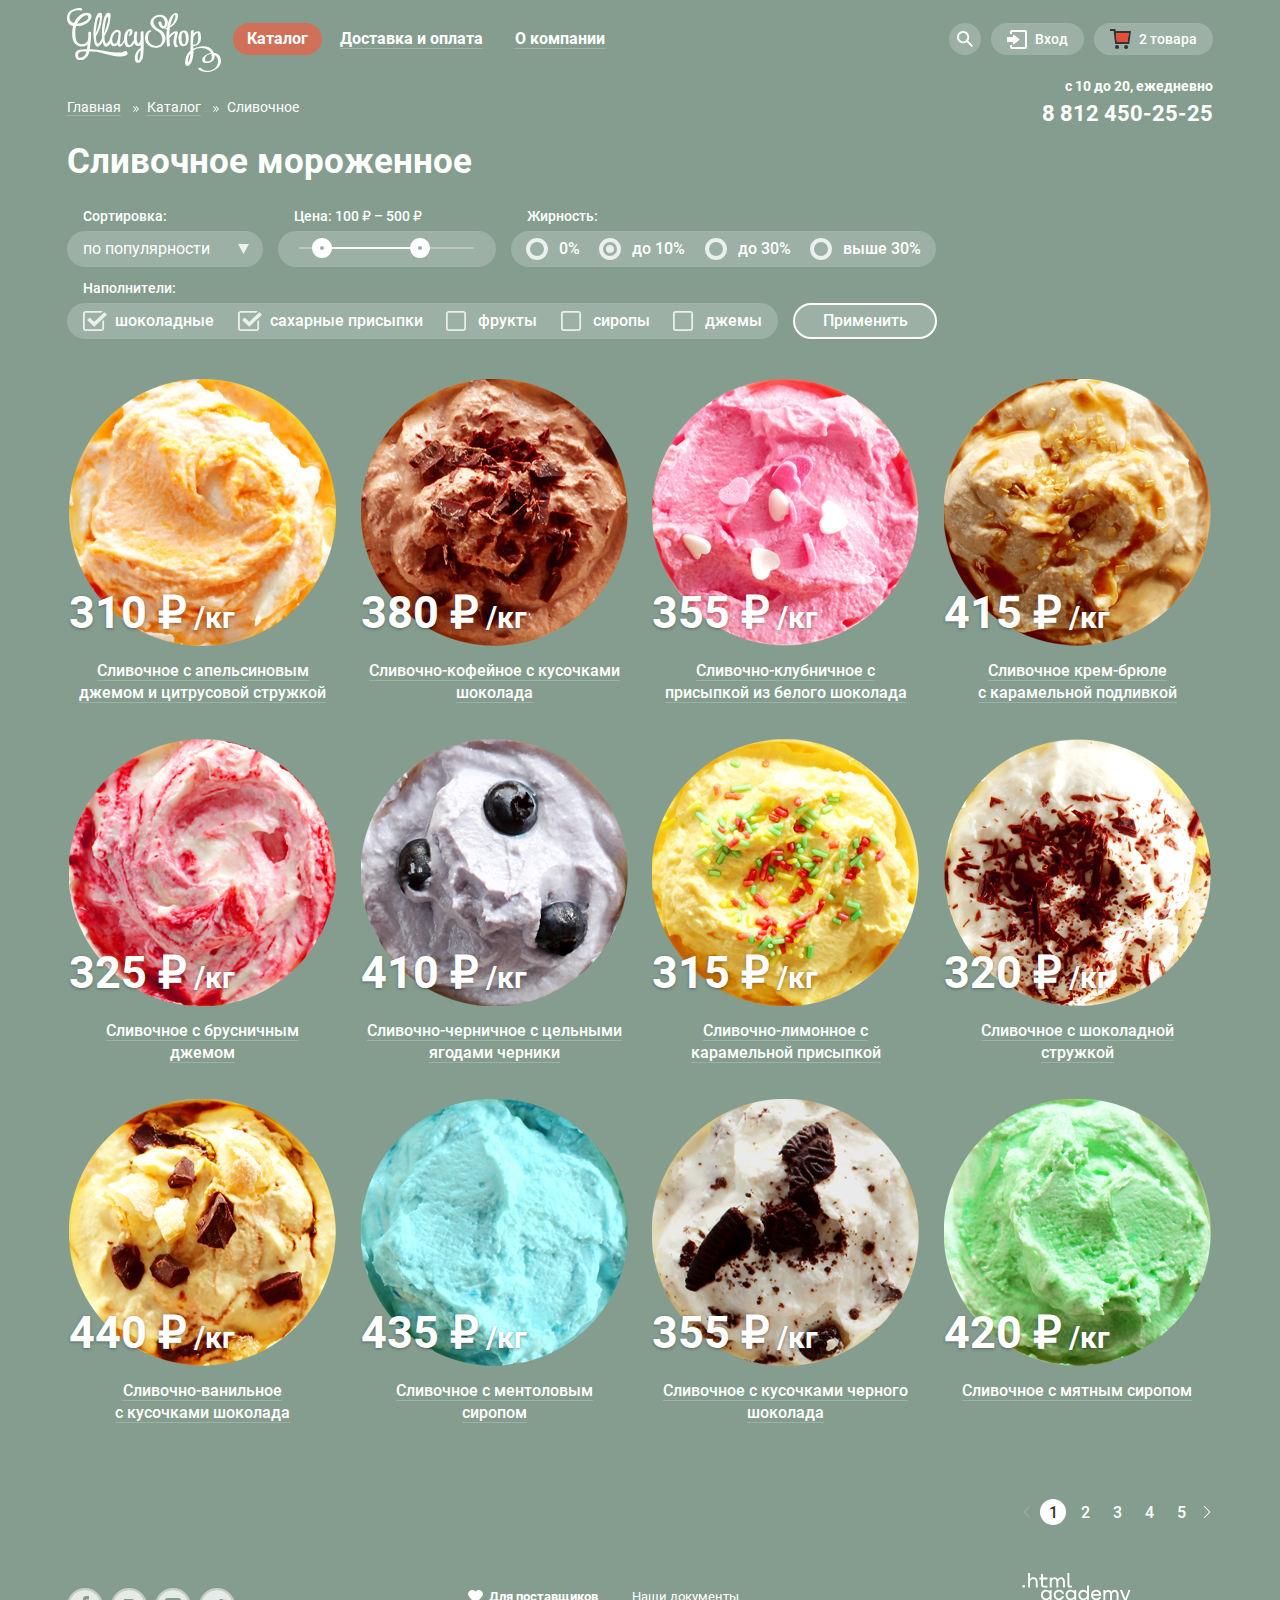
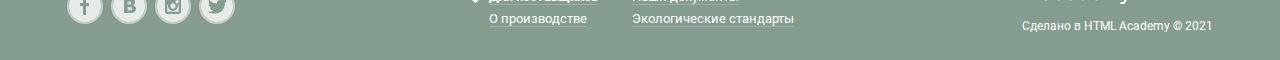
==== commit 80d9f80b: "Пиксель перфект каталог" ====
--- a/catalog.html
+++ b/catalog.html
@@ -180,7 +180,7 @@
 					</fieldset>
 
 					<fieldset class="filter__fieldset filter__fieldset--price">
-						<legend class="filter__title">Цена: <span class="filter__min-price">100</span> ₽ – <span class="filter__max-price">500</span> ₽</legend>
+						<legend class="filter__title">Цена: <span class="filter__min-price">100 </span> ₽ – <span class="filter__max-price">500 </span> ₽</legend>
 						<div class="range">
 							<div class="range__controls">
 								<div class="range__scale">
@@ -277,7 +277,7 @@
 							<a class="product__image" href="#">
 								<img src="img/catalog_ice-cream_1.png" alt="Белое мороженое с оранжевым апельсиновым джемом" width="267" height="267">
 							</a>
-							<p class="product__price">310 ₽<small>/кг</small></p>
+							<p class="product__price">310 ₽<small> /кг</small></p>
 						</div>
 						<button class="button product__button button--font-medium" type="button">Быстрый просмотр</button>
 					</li>
@@ -290,7 +290,7 @@
 							<a class="product__image" href="#">
 								<img src="img/catalog_ice-cream_2.png" alt="Шоколадное мороженное с шоколадной стружкой" width="267" height="267">
 							</a>
-							<p class="product__price">380 ₽<small>/кг</small></p>
+							<p class="product__price">380 ₽<small> /кг</small></p>
 						</div>
 						<button class="button product__button button--font-medium" type="button">Быстрый просмотр</button>
 					</li>
@@ -303,20 +303,20 @@
 							<a class="product__image" href="#">
 								<img src="img/catalog_ice-cream_3.png" alt="Розовое клубничное мороженое с посыпкой из сахарных сердечек" width="267" height="267">
 							</a>
-							<p class="product__price">355 ₽<small>/кг</small></p>
-						</div>
-						<button class="button product__button button--font-medium" type="button">Быстрый просмотр</button>
-					</li>
-
-					<li class="catalog__item product">
-						<a class="product__link link" href="#">
-							<span class="link__text">Сливочное крем-брюле с карамельной подливкой</span>
+							<p class="product__price">355 ₽<small> /кг</small></p>
+						</div>
+						<button class="button product__button button--font-medium" type="button">Быстрый просмотр</button>
+					</li>
+
+					<li class="catalog__item product">
+						<a class="product__link link" href="#">
+							<span class="link__text">Сливочное крем-брюле <br/>с карамельной подливкой</span>
 						</a>
 						<div class="product__info">
 							<a class="product__image" href="#">
 								<img src="img/catalog_ice-cream_4.png" alt="Крем-брюле с карамельной подливкой" width="267" height="267">
 							</a>
-							<p class="product__price">415 ₽<small>/кг</small></p>
+							<p class="product__price">415 ₽<small> /кг</small></p>
 						</div>
 						<button class="button product__button button--font-medium" type="button">Быстрый просмотр</button>
 					</li>
@@ -329,7 +329,7 @@
 							<a class="product__image" href="#">
 								<img src="img/catalog_ice-cream_5.png" alt="Белое мороженное с красным джемом" width="267" height="267">
 							</a>
-							<p class="product__price">325 ₽<small>/кг</small></p>
+							<p class="product__price">325 ₽<small> /кг</small></p>
 						</div>
 						<button class="button product__button button--font-medium" type="button">Быстрый просмотр</button>
 					</li>
@@ -342,7 +342,7 @@
 							<a class="product__image" href="#">
 								<img src="img/catalog_ice-cream_6.png" alt="Черничное мороженое с целыми ягодами черники" width="267" height="267">
 							</a>
-							<p class="product__price">410 ₽<small>/кг</small></p>
+							<p class="product__price">410 ₽<small> /кг</small></p>
 						</div>
 						<button class="button product__button button--font-medium" type="button">Быстрый просмотр</button>
 					</li>
@@ -355,7 +355,7 @@
 							<a class="product__image" href="#">
 								<img src="img/catalog_ice-cream_7.png" alt="Жёлтое мороженное с разноцветной посыпкой" width="267" height="267">
 							</a>
-							<p class="product__price">315 ₽<small>/кг</small></p>
+							<p class="product__price">315 ₽<small> /кг</small></p>
 						</div>
 						<button class="button product__button button--font-medium" type="button">Быстрый просмотр</button>
 					</li>
@@ -368,20 +368,20 @@
 							<a class="product__image" href="#">
 								<img src="img/catalog_ice-cream_8.png" alt="Белое мороженное с шоколадной стружкой" width="267" height="267">
 							</a>
-							<p class="product__price">320 ₽<small>/кг</small></p>
-						</div>
-						<button class="button product__button button--font-medium" type="button">Быстрый просмотр</button>
-					</li>
-
-					<li class="catalog__item product">
-						<a class="product__link link" href="#">
-							<span class="link__text">Сливочно-ванильное с кусочками шоколада</span>
+							<p class="product__price">320 ₽<small> /кг</small></p>
+						</div>
+						<button class="button product__button button--font-medium" type="button">Быстрый просмотр</button>
+					</li>
+
+					<li class="catalog__item product">
+						<a class="product__link link" href="#">
+							<span class="link__text">Сливочно-ванильное <br/>с кусочками шоколада</span>
 						</a>
 						<div class="product__info">
 							<a class="product__image" href="#">
 								<img src="img/catalog_ice-cream_9.png" alt="Бежевое мороженное с кусочками шоколада" width="267" height="267">
 							</a>
-							<p class="product__price">440 ₽<small>/кг</small></p>
+							<p class="product__price">440 ₽<small> /кг</small></p>
 						</div>
 						<button class="button product__button button--font-medium" type="button">Быстрый просмотр</button>
 					</li>
@@ -394,7 +394,7 @@
 							<a class="product__image" href="#">
 								<img src="img/catalog_ice-cream_10.png" alt="Мороженое пастельно-голубого цвета" width="267" height="267">
 							</a>
-							<p class="product__price">435 ₽<small>/кг</small></p>
+							<p class="product__price">435 ₽<small> /кг</small></p>
 						</div>
 						<button class="button product__button button--font-medium" type="button">Быстрый просмотр</button>
 					</li>
@@ -407,7 +407,7 @@
 							<a class="product__image" href="#">
 								<img src="img/catalog_ice-cream_11.png" alt="Белое мороженое с кусочками шоколадного печенья" width="267" height="267">
 							</a>
-							<p class="product__price">355 ₽<small>/кг</small></p>
+							<p class="product__price">355 ₽<small> /кг</small></p>
 						</div>
 						<button class="button product__button button--font-medium" type="button">Быстрый просмотр</button>
 					</li> 
@@ -420,7 +420,7 @@
 							<a class="product__image" href="#">
 								<img src="img/catalog_ice-cream_12.png" alt="Мороженое пастельно-зелёного цвета" width="267" height="267">
 							</a>
-							<p class="product__price">420 ₽<small>/кг</small></p>
+							<p class="product__price">420 ₽<small> /кг</small></p>
 						</div>
 						<button class="button product__button button--font-medium" type="button">Быстрый просмотр</button>
 					</li>
--- a/css/style.css
+++ b/css/style.css
@@ -911,16 +911,16 @@
 	    flex-wrap: wrap;
 	margin: 0 -10px;
 	margin-top: -5px;
-	margin-bottom: -30px;
+	margin-bottom: -20px;
 }
 
 .catalog__pagination {
-	margin-top: 80px;
+	margin-top: 65px;
 }
 
 .catalog__item {
 	width: 25%;
-	margin-bottom: 30px;
+	margin-bottom: 20px;
 }
 
 .product {
@@ -1006,7 +1006,7 @@
 	-webkit-box-ordinal-group: 2;
 	    -ms-flex-order: 1;
 	        order: 1;
-	padding: 0 5px;
+	padding: 0 2px;
 	text-align: center;
 	font-weight: 500;
 	font-size: 16px;
@@ -1380,7 +1380,7 @@
 }
 
 .pagination-list__item:not(:last-child) {
-	margin-right: 8px;
+	margin-right: 6px;
 }
 
 .pagination-list__link {
@@ -1401,6 +1401,7 @@
 
 .pagination-list__link--prev,
 .pagination-list__link--next {
+	width: 13px;
 	background-image: url('../img/icons/catalog-icons/arrow-right.svg');
 	background-size: 8px 12px;
 	background-repeat: no-repeat;
@@ -1444,7 +1445,7 @@
 	display: -webkit-box;
 	display: -ms-flexbox;
 	display: flex;
-
+	margin-top: -30px;
 }
 
 .breadcrumbs__link {
@@ -1470,8 +1471,7 @@
 }
 
 .title {
-	margin-top: 10px;
-	margin-bottom: 30px;
+	margin-bottom: 26px;
 	font-size: 35px;
 	font-weight: 700;
 	line-height: 41px;
@@ -1543,7 +1543,7 @@
 
 .range__controls {
 	position: absolute;
-	top: 50%;
+	top: 43%;
 	left: 21px;
 	right: 21px;
 }
@@ -1704,7 +1704,7 @@
 }
 
 .filter__fieldset--checkbox {
-	margin-top: 15px;
+	margin-top: 13px;
 }
 
 .filter__checkbox-list {
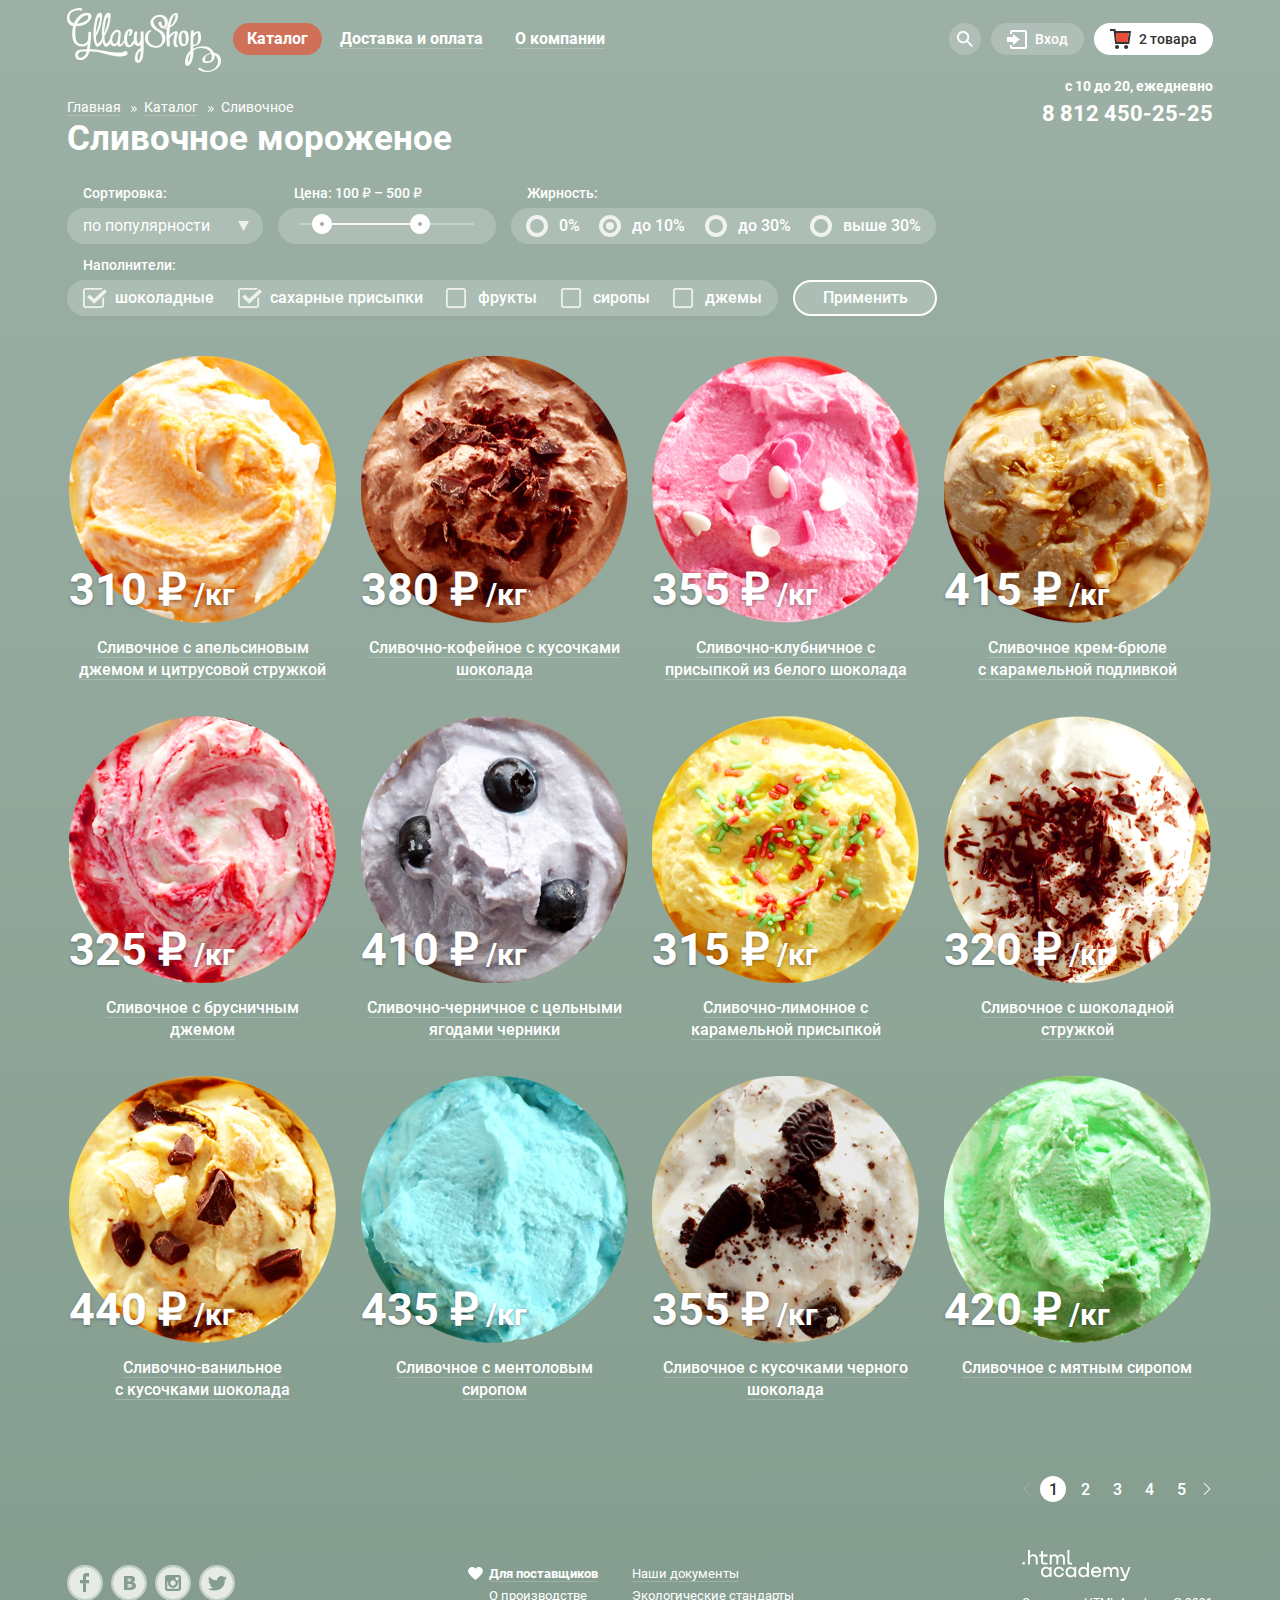
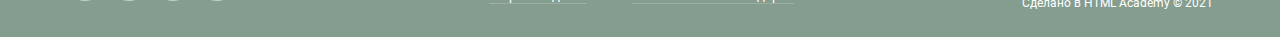
==== commit 7ed91b15: "Правки pixel perfect" ====
--- a/catalog.html
+++ b/catalog.html
@@ -164,7 +164,7 @@
 					</a>
 				</li>
 			</ul>
-			<h1 class="title">Cливочное мороженное</h1>
+			<h1 class="title">Cливочное мороженое</h1>
 
 			<section class="catalog">
 				<h2 class="visually-hidden">Наши товары</h2>
--- a/css/style.css
+++ b/css/style.css
@@ -78,6 +78,20 @@
 
 .inner-page {
 	background-color: var(--background-green);
+}
+
+.inner-page::before {
+	content: '';
+	position: absolute;
+	top: 0;
+	left: 0;
+	right: 0;
+	bottom: 0;
+	display: block;
+	width: 100%;
+	height: 100%;
+	background-image: linear-gradient(180deg, rgba(255,255,255, 0.2), rgba(255,255,255,0));
+	z-index: -1;
 }
 
 *,
@@ -467,7 +481,8 @@
 }
 
 .main-header__user-navigation-button:hover,
-.main-header__user-navigation-button:focus {
+.main-header__user-navigation-button:focus,
+.cart__button--full {
 	color: var(--basic-black);
 	background-color: var(--basic-white);
 }
@@ -1151,8 +1166,8 @@
 	height: 100%;
 	background-color: var(--basic-white);
 	border-radius: 16px;
-	padding-top: 29px;
-	padding-left: 20px;
+	padding-top: 24px;
+	padding-left: 22px;
 	padding-bottom: 35px;
 	padding-right: 16px;
 	-webkit-box-sizing: border-box;
@@ -1175,7 +1190,7 @@
 	font-size: 16px;
 	line-height: 22px;
 	color: var(--basic-dark);
-	padding-bottom: 47px;
+	padding-bottom: 41px;
 }
 
 .subscription__form {
@@ -1212,7 +1227,6 @@
 }
 
 .address__description {
-	max-width: 155px;
 	font-size: 14px;
 	line-height: 20px;
 }
@@ -1222,7 +1236,7 @@
 	font-size: 18px;
 	line-height: 24px;
 	font-style: normal;
-	padding-bottom: 30px;
+	padding-bottom: 22px;
 }
 
 .address__description-time {
@@ -1454,7 +1468,7 @@
 	line-height: 16px;
 	color: var(--basic-white);
 	text-decoration: none;
-	margin-right: 8px;
+	margin-right: 6px;
 }
 
 .breadcrumbs__item:not(:last-child)::after {
@@ -1463,7 +1477,7 @@
 	width: 6px;
 	height: 6px;
 	background-image: url("../img/icons/catalog-icons/double-arrow.svg");
-	margin-right: 8px;
+	margin-right: 7px;
 }
 
 .catalog-section {
@@ -1471,6 +1485,7 @@
 }
 
 .title {
+	margin-top: 0;
 	margin-bottom: 26px;
 	font-size: 35px;
 	font-weight: 700;
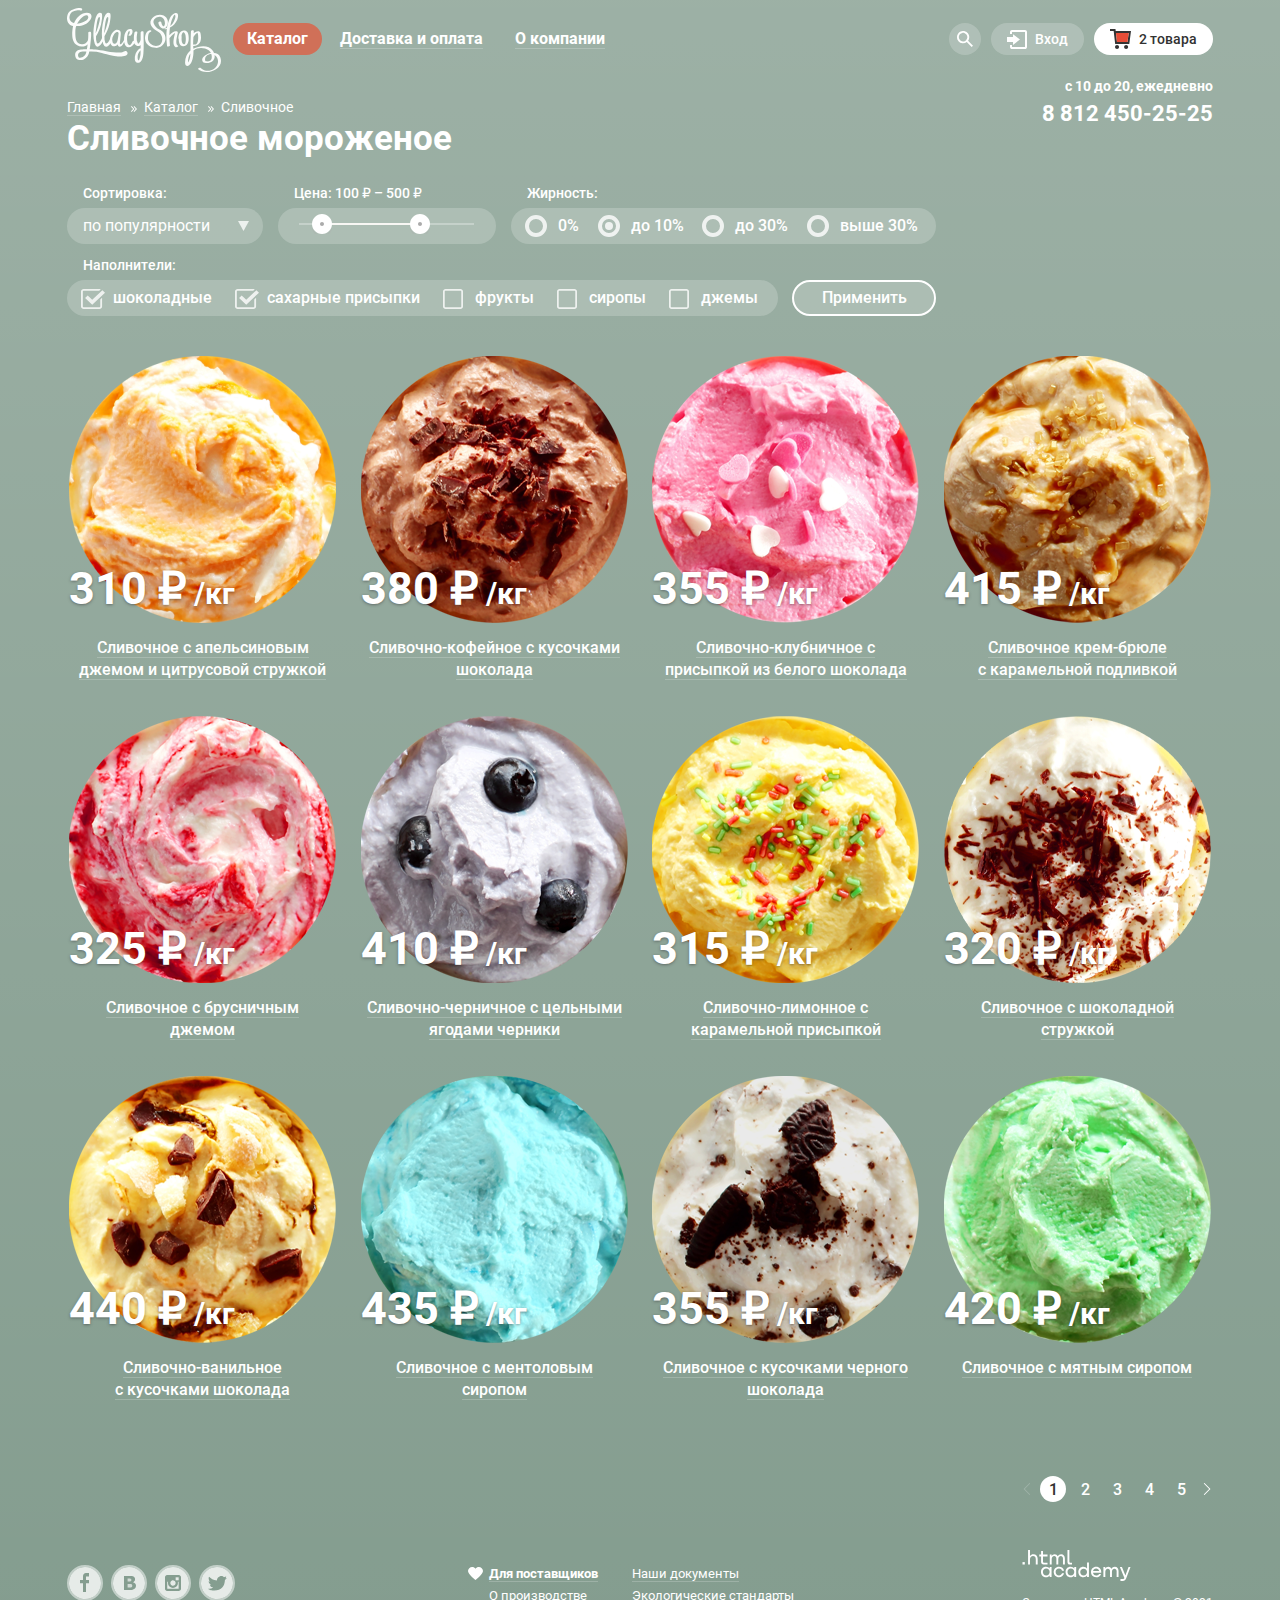
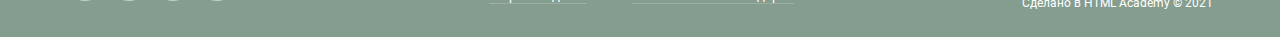
==== commit d09d2b31: "Каталог правки по фильтру" ====
--- a/catalog.html
+++ b/catalog.html
@@ -277,7 +277,7 @@
 							<a class="product__image" href="#">
 								<img src="img/catalog_ice-cream_1.png" alt="Белое мороженое с оранжевым апельсиновым джемом" width="267" height="267">
 							</a>
-							<p class="product__price">310 ₽<small> /кг</small></p>
+							<p class="product__price">310  ₽<small> /кг</small></p>
 						</div>
 						<button class="button product__button button--font-medium" type="button">Быстрый просмотр</button>
 					</li>
@@ -290,7 +290,7 @@
 							<a class="product__image" href="#">
 								<img src="img/catalog_ice-cream_2.png" alt="Шоколадное мороженное с шоколадной стружкой" width="267" height="267">
 							</a>
-							<p class="product__price">380 ₽<small> /кг</small></p>
+							<p class="product__price">380  ₽<small> /кг</small></p>
 						</div>
 						<button class="button product__button button--font-medium" type="button">Быстрый просмотр</button>
 					</li>
@@ -303,7 +303,7 @@
 							<a class="product__image" href="#">
 								<img src="img/catalog_ice-cream_3.png" alt="Розовое клубничное мороженое с посыпкой из сахарных сердечек" width="267" height="267">
 							</a>
-							<p class="product__price">355 ₽<small> /кг</small></p>
+							<p class="product__price">355  ₽<small> /кг</small></p>
 						</div>
 						<button class="button product__button button--font-medium" type="button">Быстрый просмотр</button>
 					</li>
@@ -316,7 +316,7 @@
 							<a class="product__image" href="#">
 								<img src="img/catalog_ice-cream_4.png" alt="Крем-брюле с карамельной подливкой" width="267" height="267">
 							</a>
-							<p class="product__price">415 ₽<small> /кг</small></p>
+							<p class="product__price">415  ₽<small> /кг</small></p>
 						</div>
 						<button class="button product__button button--font-medium" type="button">Быстрый просмотр</button>
 					</li>
@@ -329,7 +329,7 @@
 							<a class="product__image" href="#">
 								<img src="img/catalog_ice-cream_5.png" alt="Белое мороженное с красным джемом" width="267" height="267">
 							</a>
-							<p class="product__price">325 ₽<small> /кг</small></p>
+							<p class="product__price">325  ₽<small> /кг</small></p>
 						</div>
 						<button class="button product__button button--font-medium" type="button">Быстрый просмотр</button>
 					</li>
@@ -342,7 +342,7 @@
 							<a class="product__image" href="#">
 								<img src="img/catalog_ice-cream_6.png" alt="Черничное мороженое с целыми ягодами черники" width="267" height="267">
 							</a>
-							<p class="product__price">410 ₽<small> /кг</small></p>
+							<p class="product__price">410  ₽<small> /кг</small></p>
 						</div>
 						<button class="button product__button button--font-medium" type="button">Быстрый просмотр</button>
 					</li>
@@ -355,7 +355,7 @@
 							<a class="product__image" href="#">
 								<img src="img/catalog_ice-cream_7.png" alt="Жёлтое мороженное с разноцветной посыпкой" width="267" height="267">
 							</a>
-							<p class="product__price">315 ₽<small> /кг</small></p>
+							<p class="product__price">315  ₽<small> /кг</small></p>
 						</div>
 						<button class="button product__button button--font-medium" type="button">Быстрый просмотр</button>
 					</li>
@@ -368,7 +368,7 @@
 							<a class="product__image" href="#">
 								<img src="img/catalog_ice-cream_8.png" alt="Белое мороженное с шоколадной стружкой" width="267" height="267">
 							</a>
-							<p class="product__price">320 ₽<small> /кг</small></p>
+							<p class="product__price">320  ₽<small> /кг</small></p>
 						</div>
 						<button class="button product__button button--font-medium" type="button">Быстрый просмотр</button>
 					</li>
@@ -381,7 +381,7 @@
 							<a class="product__image" href="#">
 								<img src="img/catalog_ice-cream_9.png" alt="Бежевое мороженное с кусочками шоколада" width="267" height="267">
 							</a>
-							<p class="product__price">440 ₽<small> /кг</small></p>
+							<p class="product__price">440  ₽<small> /кг</small></p>
 						</div>
 						<button class="button product__button button--font-medium" type="button">Быстрый просмотр</button>
 					</li>
@@ -394,7 +394,7 @@
 							<a class="product__image" href="#">
 								<img src="img/catalog_ice-cream_10.png" alt="Мороженое пастельно-голубого цвета" width="267" height="267">
 							</a>
-							<p class="product__price">435 ₽<small> /кг</small></p>
+							<p class="product__price">435  ₽<small> /кг</small></p>
 						</div>
 						<button class="button product__button button--font-medium" type="button">Быстрый просмотр</button>
 					</li>
@@ -407,7 +407,7 @@
 							<a class="product__image" href="#">
 								<img src="img/catalog_ice-cream_11.png" alt="Белое мороженое с кусочками шоколадного печенья" width="267" height="267">
 							</a>
-							<p class="product__price">355 ₽<small> /кг</small></p>
+							<p class="product__price">355  ₽<small> /кг</small></p>
 						</div>
 						<button class="button product__button button--font-medium" type="button">Быстрый просмотр</button>
 					</li> 
@@ -420,7 +420,7 @@
 							<a class="product__image" href="#">
 								<img src="img/catalog_ice-cream_12.png" alt="Мороженое пастельно-зелёного цвета" width="267" height="267">
 							</a>
-							<p class="product__price">420 ₽<small> /кг</small></p>
+							<p class="product__price">420  ₽<small> /кг</small></p>
 						</div>
 						<button class="button product__button button--font-medium" type="button">Быстрый просмотр</button>
 					</li>
--- a/css/style.css
+++ b/css/style.css
@@ -1032,11 +1032,11 @@
 
 .product__info {
 	position: relative;
+	margin-bottom: 14px;
 }
 
 .product__image {
 	display: block;
-	margin-bottom: 14px;
 }
 
 .product__image img {
@@ -1045,7 +1045,8 @@
 
 .product__price {
 	position: absolute;
-	bottom: 25px;
+	left: 0;
+	bottom: 12px;
 	font-weight: 700;
 	font-size: 45px;
 	line-height: 45px;
@@ -1498,7 +1499,8 @@
 	display: flex;
 	-ms-flex-wrap: wrap;
 	    flex-wrap: wrap;
-	min-width: 869px;
+	justify-content: space-between;
+	width: 869px;
 	margin-bottom: 40px;
 
 }
@@ -1543,10 +1545,6 @@
 	color: var(--basic-black);
 }
 
-.filter__fieldset--price {
-	margin: 0 15px;
-}
-
 .range {
 	position: relative;
 	width: 218px;
@@ -1636,7 +1634,9 @@
 	width: 425px;
 	height: 36px;
 	border-radius: 20px;
-	padding: 7px 15px;
+	padding: 7px;
+	padding-left: 14px;
+	padding-right: 18px;
 	background-color: rgba(255, 255, 255, 0.2);
 	border: none;
 	-webkit-appearance: none;
@@ -1735,7 +1735,9 @@
 	width: 711px;
 	height: 36px;
 	border-radius: 20px;
-	padding: 8px 16px;
+	padding: 8px;
+	padding-left: 14px;
+	padding-right: 20px;
 	background-color: rgba(255, 255, 255, 0.2);
 	border: none;
 	-webkit-appearance: none;
@@ -1756,6 +1758,7 @@
 	-webkit-box-align: center;
 	    -ms-flex-align: center;
 	        align-items: center;
+	padding-left: 32px;
 	font-size: 16px;
 	line-height: 18px;
 	font-weight: 500;
@@ -1763,10 +1766,12 @@
 
 .checkbox__text::before {
 	content: "";
+	position: absolute;
+	top: 0;
+	left: 0;
 	display: block;
 	width: 24px;
 	height: 20px;
-	margin-right: 8px;
 	background-repeat: no-repeat;
 	opacity: 0.8;
 }
@@ -1793,7 +1798,6 @@
 	width: 144px;
 	height: 36px;
 	padding: 6px;
-	margin-left: 15px;
 	margin-top: auto;
 	font-size: 16px;
 	line-height: 18px;
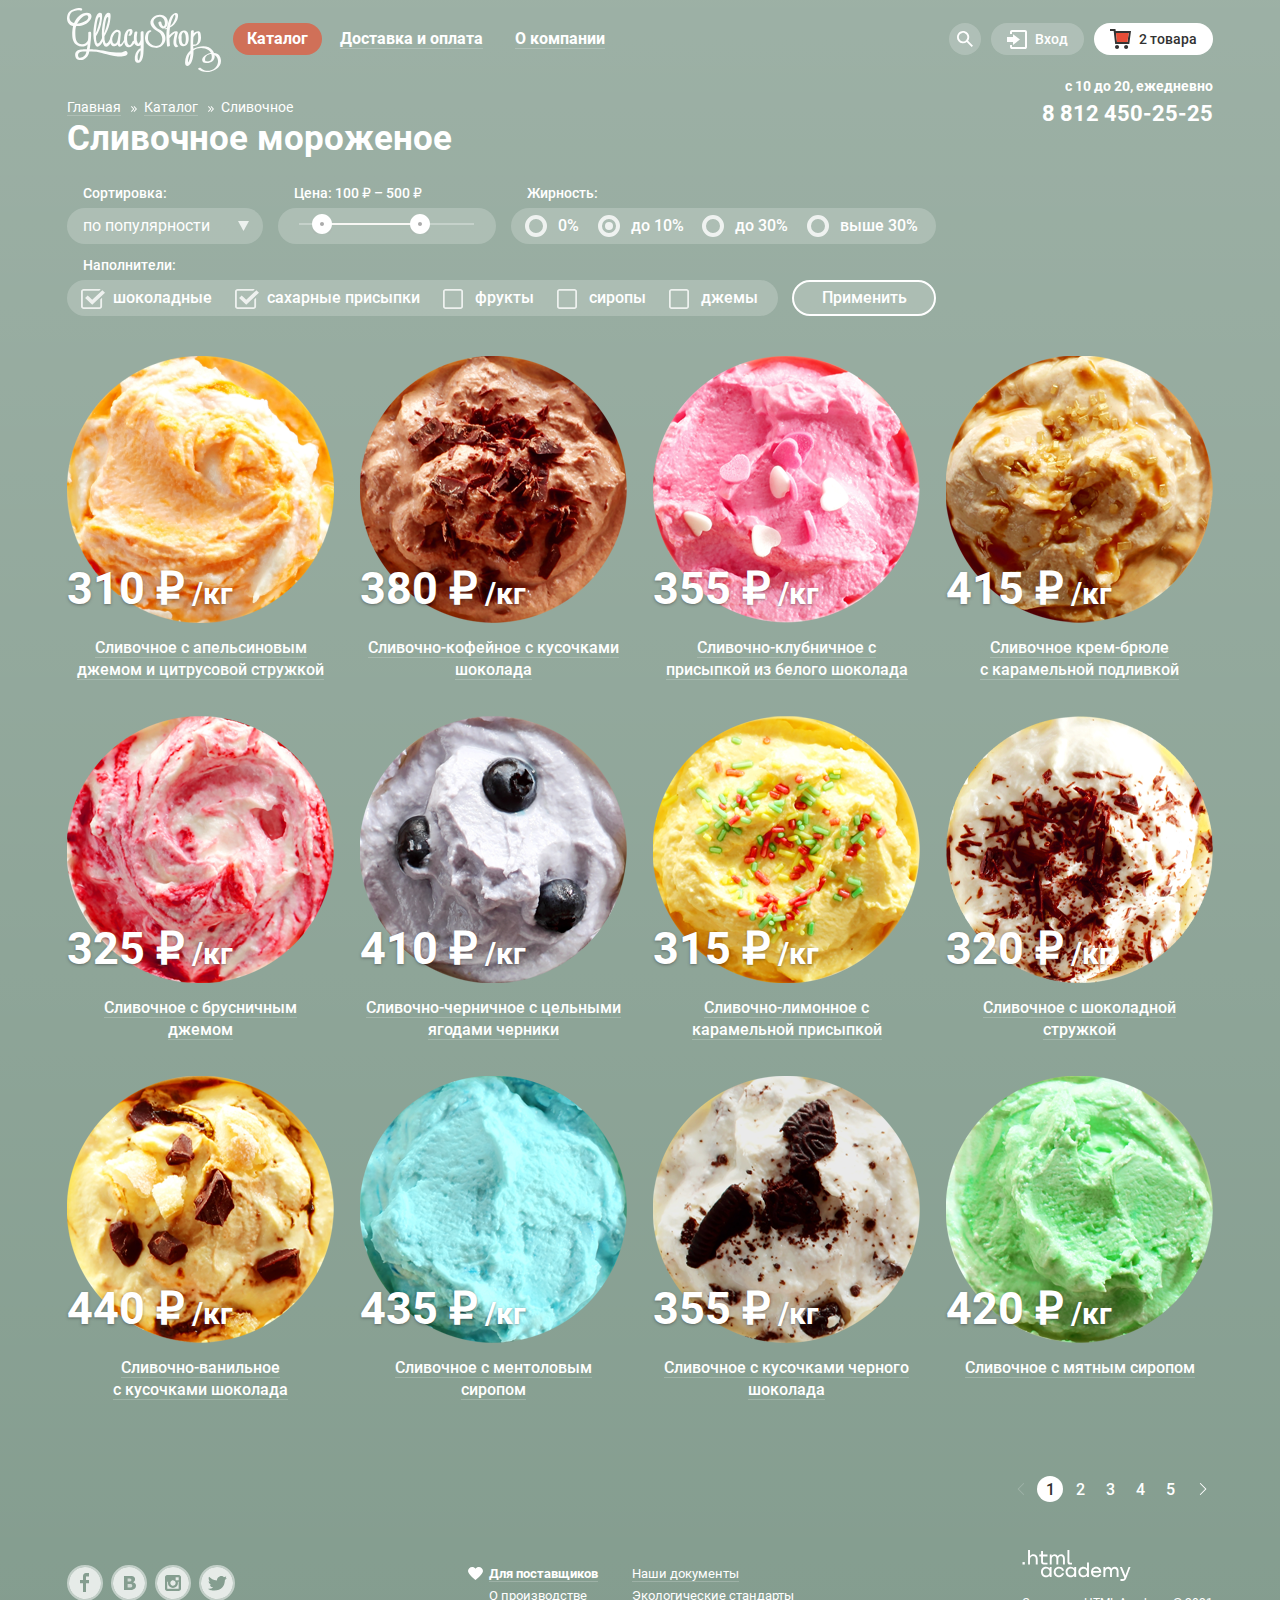
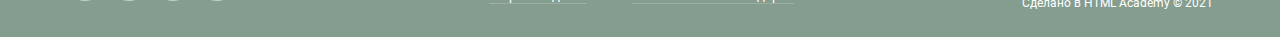
==== commit 34c6b679: "pixel perfect" ====
--- a/catalog.html
+++ b/catalog.html
@@ -277,7 +277,7 @@
 							<a class="product__image" href="#">
 								<img src="img/catalog_ice-cream_1.png" alt="Белое мороженое с оранжевым апельсиновым джемом" width="267" height="267">
 							</a>
-							<p class="product__price">310  ₽<small> /кг</small></p>
+							<p class="product__price">310 &#8381;<small> /кг</small></p>
 						</div>
 						<button class="button product__button button--font-medium" type="button">Быстрый просмотр</button>
 					</li>
@@ -290,7 +290,7 @@
 							<a class="product__image" href="#">
 								<img src="img/catalog_ice-cream_2.png" alt="Шоколадное мороженное с шоколадной стружкой" width="267" height="267">
 							</a>
-							<p class="product__price">380  ₽<small> /кг</small></p>
+							<p class="product__price">380 &#8381;<small> /кг</small></p>
 						</div>
 						<button class="button product__button button--font-medium" type="button">Быстрый просмотр</button>
 					</li>
@@ -303,7 +303,7 @@
 							<a class="product__image" href="#">
 								<img src="img/catalog_ice-cream_3.png" alt="Розовое клубничное мороженое с посыпкой из сахарных сердечек" width="267" height="267">
 							</a>
-							<p class="product__price">355  ₽<small> /кг</small></p>
+							<p class="product__price">355 &#8381;<small> /кг</small></p>
 						</div>
 						<button class="button product__button button--font-medium" type="button">Быстрый просмотр</button>
 					</li>
@@ -316,20 +316,20 @@
 							<a class="product__image" href="#">
 								<img src="img/catalog_ice-cream_4.png" alt="Крем-брюле с карамельной подливкой" width="267" height="267">
 							</a>
-							<p class="product__price">415  ₽<small> /кг</small></p>
-						</div>
-						<button class="button product__button button--font-medium" type="button">Быстрый просмотр</button>
-					</li>
-
-					<li class="catalog__item product">
-						<a class="product__link link" href="#">
-							<span class="link__text">Сливочное с брусничным джемом </span>
+							<p class="product__price">415 &#8381;<small> /кг</small></p>
+						</div>
+						<button class="button product__button button--font-medium" type="button">Быстрый просмотр</button>
+					</li>
+
+					<li class="catalog__item product">
+						<a class="product__link link" href="#">
+							<span class="link__text">Сливочное с брусничным <br/>джемом</span>
 						</a>
 						<div class="product__info">
 							<a class="product__image" href="#">
 								<img src="img/catalog_ice-cream_5.png" alt="Белое мороженное с красным джемом" width="267" height="267">
 							</a>
-							<p class="product__price">325  ₽<small> /кг</small></p>
+							<p class="product__price">325 &#8381;<small> /кг</small></p>
 						</div>
 						<button class="button product__button button--font-medium" type="button">Быстрый просмотр</button>
 					</li>
@@ -342,7 +342,7 @@
 							<a class="product__image" href="#">
 								<img src="img/catalog_ice-cream_6.png" alt="Черничное мороженое с целыми ягодами черники" width="267" height="267">
 							</a>
-							<p class="product__price">410  ₽<small> /кг</small></p>
+							<p class="product__price">410 &#8381;<small> /кг</small></p>
 						</div>
 						<button class="button product__button button--font-medium" type="button">Быстрый просмотр</button>
 					</li>
@@ -355,7 +355,7 @@
 							<a class="product__image" href="#">
 								<img src="img/catalog_ice-cream_7.png" alt="Жёлтое мороженное с разноцветной посыпкой" width="267" height="267">
 							</a>
-							<p class="product__price">315  ₽<small> /кг</small></p>
+							<p class="product__price">315 &#8381;<small> /кг</small></p>
 						</div>
 						<button class="button product__button button--font-medium" type="button">Быстрый просмотр</button>
 					</li>
@@ -368,7 +368,7 @@
 							<a class="product__image" href="#">
 								<img src="img/catalog_ice-cream_8.png" alt="Белое мороженное с шоколадной стружкой" width="267" height="267">
 							</a>
-							<p class="product__price">320  ₽<small> /кг</small></p>
+							<p class="product__price">320 &#8381;<small> /кг</small></p>
 						</div>
 						<button class="button product__button button--font-medium" type="button">Быстрый просмотр</button>
 					</li>
@@ -381,7 +381,7 @@
 							<a class="product__image" href="#">
 								<img src="img/catalog_ice-cream_9.png" alt="Бежевое мороженное с кусочками шоколада" width="267" height="267">
 							</a>
-							<p class="product__price">440  ₽<small> /кг</small></p>
+							<p class="product__price">440 &#8381;<small> /кг</small></p>
 						</div>
 						<button class="button product__button button--font-medium" type="button">Быстрый просмотр</button>
 					</li>
@@ -394,7 +394,7 @@
 							<a class="product__image" href="#">
 								<img src="img/catalog_ice-cream_10.png" alt="Мороженое пастельно-голубого цвета" width="267" height="267">
 							</a>
-							<p class="product__price">435  ₽<small> /кг</small></p>
+							<p class="product__price">435 &#8381;<small> /кг</small></p>
 						</div>
 						<button class="button product__button button--font-medium" type="button">Быстрый просмотр</button>
 					</li>
@@ -407,7 +407,7 @@
 							<a class="product__image" href="#">
 								<img src="img/catalog_ice-cream_11.png" alt="Белое мороженое с кусочками шоколадного печенья" width="267" height="267">
 							</a>
-							<p class="product__price">355  ₽<small> /кг</small></p>
+							<p class="product__price">355 &#8381;<small> /кг</small></p>
 						</div>
 						<button class="button product__button button--font-medium" type="button">Быстрый просмотр</button>
 					</li> 
@@ -420,7 +420,7 @@
 							<a class="product__image" href="#">
 								<img src="img/catalog_ice-cream_12.png" alt="Мороженое пастельно-зелёного цвета" width="267" height="267">
 							</a>
-							<p class="product__price">420  ₽<small> /кг</small></p>
+							<p class="product__price">420 &#8381;<small> /кг</small></p>
 						</div>
 						<button class="button product__button button--font-medium" type="button">Быстрый просмотр</button>
 					</li>
--- a/css/style.css
+++ b/css/style.css
@@ -924,7 +924,7 @@
 	display: flex;
 	-ms-flex-wrap: wrap;
 	    flex-wrap: wrap;
-	margin: 0 -10px;
+	margin: 0 -13px;
 	margin-top: -5px;
 	margin-bottom: -20px;
 }
@@ -1394,8 +1394,16 @@
 	height: 26px;
 }
 
-.pagination-list__item:not(:last-child) {
-	margin-right: 6px;
+.pagination-list__item {
+	margin-right: 4px;
+}
+
+.pagination-list__item:first-child {
+	margin-right: 10px;
+}
+
+.pagination-list__item:last-child {
+	margin-left: 10px;
 }
 
 .pagination-list__link {
@@ -1416,7 +1424,7 @@
 
 .pagination-list__link--prev,
 .pagination-list__link--next {
-	width: 13px;
+	width: 12px;
 	background-image: url('../img/icons/catalog-icons/arrow-right.svg');
 	background-size: 8px 12px;
 	background-repeat: no-repeat;
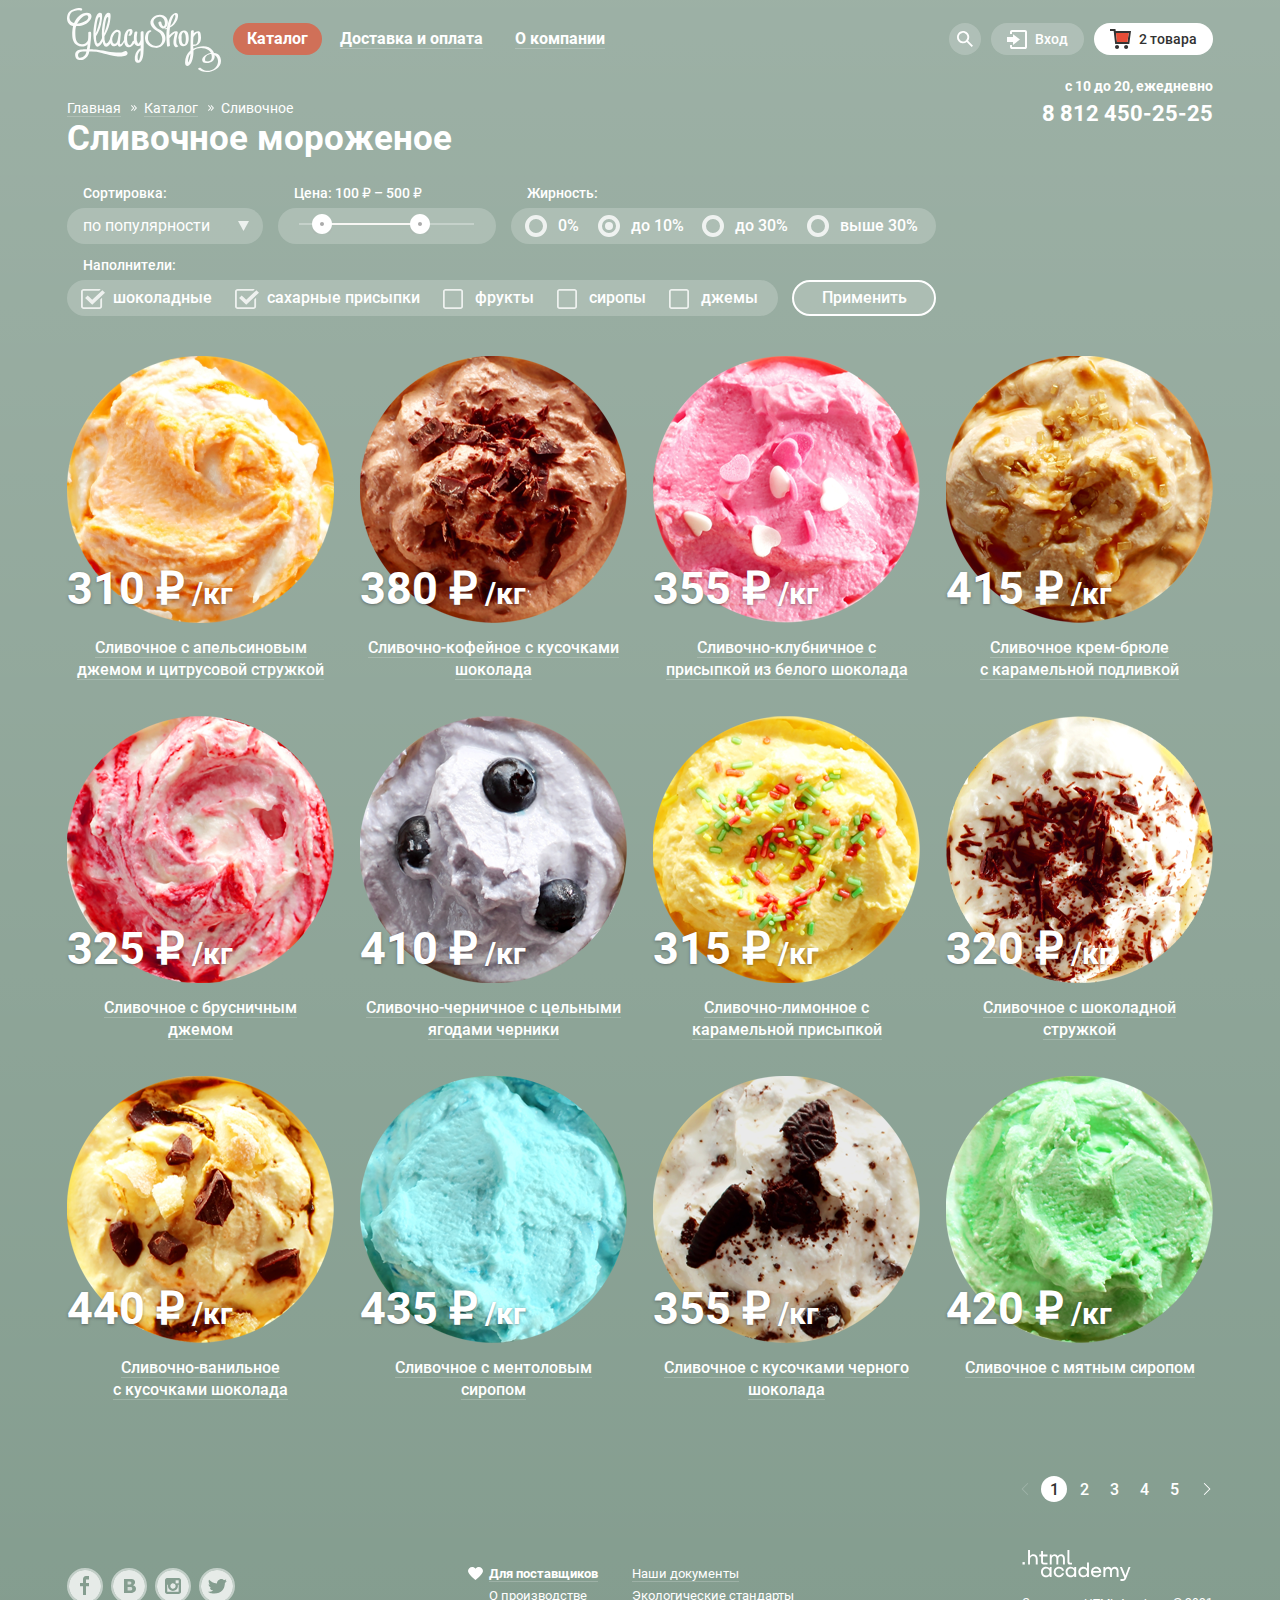
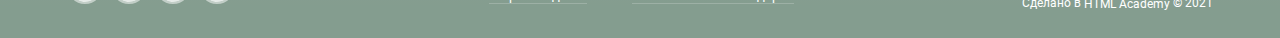
==== commit 308915b9: "Дополнительные критерии" ====
--- a/catalog.html
+++ b/catalog.html
@@ -21,14 +21,12 @@
 					</a>
 
 					<div class="main-header__bar">
-						<ul class="main-header__site-navigation">
+						<ul class="main-header__site-navigation list">
 							<li class="main-header__site-navigation-item">
 								<a class="main-header__site-navigation-link is-active">
-									<span class="main-header__site-navigation-text">
-										Каталог
-									</span>
+									Каталог
 								</a>
-								<ul class="main-header__site-subnavigation">
+								<ul class="main-header__site-subnavigation list">
 									<li class="main-header__site-subnavigation-item">
 										<p class="main-header__site-subnavigation-title">Новинки</p>
 									</li>
@@ -48,21 +46,17 @@
 							</li>
 							<li class="main-header__site-navigation-item">
 								<a class="main-header__site-navigation-link" href="#">
-									<span class="main-header__site-navigation-text">
-										Доставка и оплата
-									</span>
+									Доставка и оплата
 								</a>
 							</li>
 							<li class="main-header__site-navigation-item">
 								<a class="main-header__site-navigation-link" href="#">
-									<span class="main-header__site-navigation-text">
-										О компании
-									</span>
+									О компании
 								</a>
 							</li>
 						</ul>
 
-						<ul class="main-header__user-navigation">
+						<ul class="main-header__user-navigation list">
 							<li class="main-header__user-navigation-item search">
 								<button class="main-header__user-navigation-button search__button" type="button">
 									<span class="visually-hidden">Поиск</span>
@@ -71,7 +65,8 @@
 									</svg>
 								</button>
 								<form class="search__form" action="index.html" method="post">
-									<input type="search" name="search" placeholder="Крем-брюле" class="search__field field field--modal">
+									<label for="search-field" class="visually-hidden">Начать поиск</label>
+									<input id="search-field" type="search" name="search" placeholder="Крем-брюле" class="search__field field field--modal">
 								</form>
 							</li>
 							<li class="main-header__user-navigation-item enter">
@@ -84,8 +79,11 @@
 								</button>
 
 								<form class="enter__form" action="index.html" method="post">
-									<input type="email" name="email" placeholder="email@example.com" class="enter__field field field--modal">
-									<input type="password" name="password" placeholder="......" class="enter__field field">
+									<label for="enter-email" class="visually-hidden">Ваш Email</label>
+									<input id="enter-email" type="email" name="email" placeholder="email@example.com" class="enter__field field field--modal">
+
+									<label for="enter-password" class="visually-hidden">Ваш пароль</label>
+									<input id="enter-password" type="password" name="password" placeholder="......" class="enter__field field">
 									<div class="enter__row">
 										<button class="enter__sign-in button button--font-medium" type="submit" name="button-enter">Войти</button>
 										<div class="enter__help">
@@ -107,7 +105,7 @@
 								</button>
 								<div class="cart__content">
 									<h2 class="visually-hidden">Корзина</h2>
-									<ul class="cart__list">
+									<ul class="cart__list list">
 										<li class="cart__item cart-item">
 											<button class="cart-item__delete" type="button"><span class="visually-hidden">Удалить</span></button>
 											<a href="#" class="cart-item__image">
@@ -147,7 +145,7 @@
 		<!-- /Шапка -->
 		<main>
 			<div class="wrapper">
-			<ul class="breadcrumbs">
+			<ul class="breadcrumbs list">
 				<li class="breadcrumbs__item">
 					<a class="breadcrumbs__link link" href="index.html">
 						<span class="link__text">Главная</span>
@@ -194,7 +192,7 @@
 
 					<fieldset class="filter__fieldset filter__fieldset--radio-button">
 						<legend class="filter__title">Жирность:</legend>
-						<ul class="filter__fat">
+						<ul class="filter__fat list">
 							<li class="filter__fat-item">
 								<label class="filter__fat-label radio">
 									<input class="filter__radio radio__input visually-hidden" type="radio" name="fat" value="0%">
@@ -227,7 +225,7 @@
 
 					<fieldset class="filter__fieldset filter__fieldset--checkbox">
 						<legend class="filter__title">Наполнители:</legend>
-						<ul class="filter__checkbox-list">
+						<ul class="filter__checkbox-list list">
 							<li class="filter__checkbox-item">
 								<label class="checkbox">
 									<input class="checkbox__input visually-hidden" type="checkbox" name="decor_chocolate" checked="">
@@ -268,7 +266,7 @@
 					<input class="filter__submit" type="submit" name="sent" value="Применить">
 				</form>
 
-				<ul class="catalog__list">
+				<ul class="catalog__list list">
 					<li class="catalog__item product">
 						<a class="product__link link" href="#">
 							<span class="link__text">Сливочное с апельсиновым джемом и цитрусовой стружкой</span>
@@ -426,7 +424,7 @@
 					</li>
 				</ul>
 
-				<ul class="catalog__pagination pagination-list">
+				<ul class="catalog__pagination pagination-list list">
 					<li class="pagination-list__item">
 						<a class="pagination-list__link pagination-list__link--prev is-disabled">
 							<span class="visually-hidden">Прошлая страница</span>
@@ -462,7 +460,7 @@
 				<div class="wrapper page-footer__wrapper">
 				<!-- Соцсети -->
 				<h2 class="visually-hidden">Наши контакты в социальных сетях</h2>
-				<ul class="page-footer__column page-footer__column-socials socials">
+				<ul class="page-footer__column page-footer__column-socials socials list">
 					<li class="socials__item">
 						<a class="socials__link" href="#">
 							<img class="socials__icon" src="img/icons/facebook.svg" alt="Фейсбук" width="32" height="32">
@@ -485,7 +483,7 @@
 					</li>
 				</ul>
 				<!-- /Соцсети -->
-				<ul class="page-footer__column footer-nav">
+				<ul class="page-footer__column footer-nav list">
 					<li class="footer-nav__item">
 						<a class="footer-nav__link footer-nav__link--heart link" href="#">
 							<span class="link__text">Для поставщиков</span>
--- a/css/style.css
+++ b/css/style.css
@@ -39,7 +39,7 @@
 }
 
 :root {
-  --basic-black:#323232;
+  --basic-black: #323232;
   --basic-dark: #5A5A5A;
   --basic-white: #FFFFFF;
   --background-beige: #9D8B84;
@@ -103,7 +103,7 @@
 	margin: 0;
 }
 
-ul {
+.list {
 	list-style: none;
 }
 
@@ -131,7 +131,7 @@
 .slider-controls__button {
 	width: 21px;
 	height: 21px;
-	margin-right: 6px;
+	margin-right: 4px;
 	background-color: transparent;
 	border: 2px solid var(--basic-white);
 	border-radius: 50%;
@@ -162,6 +162,7 @@
 .link,
 .link-black {
 	display: inline-block;
+	vertical-align: middle;
 	text-decoration: none;
 }
 
@@ -229,6 +230,7 @@
 	border-radius: 70px;
 	border: none;
 	display: inline-block;
+	vertical-align: middle;
 	cursor: pointer;
 	-webkit-box-shadow: 0 2px 2px rgba(172, 16, 0, 0.64);
 	        box-shadow: 0 2px 2px rgba(172, 16, 0, 0.64);
@@ -239,7 +241,6 @@
 	background: -o-linear-gradient(top, #f26843, #e74a35);
 	background: linear-gradient(to bottom, #f26843, #e74a35);
 	text-align: center;
-	vertical-align: top;
 }
 
 .button:hover {
@@ -329,7 +330,9 @@
 	    flex-wrap: wrap;
 }
 
-.main-header__site-navigation-link:not(.is-active):not(:hover):not(:focus):not(:active) .main-header__site-navigation-text {
+.main-header__site-navigation-link:not(.is-active):not(:hover):not(:focus):not(:active)::after {
+	content: '';
+	display: block;
 	border-bottom: 1px solid rgba(255, 255, 255, 0.2);
 }
 
@@ -555,12 +558,12 @@
 
 .field:hover {
 	border-width: 2px;
-	padding: 12px 14px;
+	padding: 12px;
 }
 
 .field:focus {
 	border: 2px solid rgba(46, 136, 228, 0.52);
-	padding: 12px 14px;
+	padding: 12px;
 	outline: none;
 }
 
@@ -702,6 +705,7 @@
 	        flex-grow: 1;
 	margin: 0 13px;
 	display: inline-block;
+	vertical-align: middle;
 	text-decoration: none;
 	color: var(--basic-black);
 }
@@ -737,10 +741,8 @@
 	font-weight: 700;
 }
 
-.cart__order-button {
-	display: inline-block;
-	padding: 14px 15px;
-	line-height: 16px;
+.cart__order-buttion {
+	padding: 10px 15px;
 }
 
 .main-header__user-navigation {
@@ -768,6 +770,7 @@
 
 .main-header__phone {
 	display: inline-block;
+	vertical-align: top;
 	margin-top: 8px;
 	font-size: 22px;
 	line-height: 24px;
@@ -851,7 +854,7 @@
 
 .actions__background-raspberries {
 	width: 560px;
-	height: 229px;
+	min-height: 229px;
 	background-image: url(../img/background/raspberry-background.jpg);
 	border-radius: 16px;
 	background-color: var(--raspberry-background);
@@ -896,9 +899,11 @@
 	padding: 16px;
 	padding-bottom: 22px;
 	padding-right: 22px;
+	background-size: cover;
 }
 
 .actions__description {
+	margin-bottom: 10px;
 	font-weight: bold;
 	font-size: 18px;
 	line-height: 22px;
@@ -1073,28 +1078,6 @@
 }
 
 
-.advantages__icon {
-	display: -webkit-box;
-	display: -ms-flexbox;
-	display: flex;
-	-webkit-box-pack: center;
-	    -ms-flex-pack: center;
-	        justify-content: center;
-	-webkit-box-align: center;
-	    -ms-flex-align: center;
-	        align-items: center;
-	width: 49px;
-	height: 49px;
-	border: 1px solid var(--basic-black);
-	border-radius: 50%;
-	-ms-flex-negative: 0;
-	    flex-shrink: 0;
-	-webkit-box-ordinal-group: 0;
-	    -ms-flex-order: -1;
-	        order: -1;
-	margin-right: 6px;
-}
-
 .advantages__title {
 	font-weight: 500;
 	font-size: 24px;
@@ -1109,18 +1092,46 @@
 	display: flex;
 }
 
+.advantages__item::before {
+	content: '';
+	display: block;
+	flex-shrink: 0;
+	width: 49px;
+	height: 49px;
+	margin-right: 6px;
+	background-size: contain;
+	background-repeat: no-repeat;
+}
+
+.advantages__item:first-child::before {
+	background-image: url('../img/icons/ice-cream_black.svg');
+}
+
+.advantages__item:nth-child(2)::before {
+	background-image: url('../img/icons/cow-black.svg');
+}
+
+.advantages__item:nth-child(3)::before {
+	background-image: url('../img/icons/leaf_black.svg');
+}
+
+.advantages__item:nth-child(4)::before {
+	background-image: url('../img/icons/thermometer.svg');
+}
+
+
 .advantages__background-waffle {
 	width: 1146px;
-	height: 306px;
+	min-height: 306px;
 	background-image: url(../img/background/waffle-background.jpg);
 	background-repeat: no-repeat;
+	background-size: cover;
 	border-radius: 16px;
 	background-color: var(--waffle-background);
 }
 
 .advantages__description {
 	padding-top: 10px;
-	font-weight: normal;
 	font-size: 16px;
 	line-height: 22px;
 	color: var(--basic-black);
@@ -1177,7 +1188,7 @@
 
 .subscription {
 	width: 560px;
-	height: 220px;
+	min-height: 220px;
 	background-image: url(../img/background/subscription-background.jpg);
 	border-radius: 16px;
 	padding: 5px;
@@ -1297,6 +1308,7 @@
 
 .socials__link {
 	display: inline-block;
+	vertical-align: top;
 	width: 36px;
 	height: 36px;
 	border: 2px solid rgba(255, 255, 255, 0.5);
@@ -1404,10 +1416,12 @@
 
 .pagination-list__item:last-child {
 	margin-left: 10px;
+	margin-right: 0;
 }
 
 .pagination-list__link {
 	display: inline-block;
+	vertical-align: middle;
 	text-align: center;
 	width: 26px;
 	height: 26px;
@@ -1483,6 +1497,7 @@
 .breadcrumbs__item:not(:last-child)::after {
 	content: "";
 	display: inline-block;
+	vertical-align: middle;
 	width: 6px;
 	height: 6px;
 	background-image: url("../img/icons/catalog-icons/double-arrow.svg");
@@ -1633,6 +1648,7 @@
 	display: -webkit-box;
 	display: -ms-flexbox;
 	display: flex;
+	flex-wrap: wrap;
 	-webkit-box-pack: justify;
 	    -ms-flex-pack: justify;
 	        justify-content: space-between;
@@ -1640,7 +1656,7 @@
 	    -ms-flex-align: center;
 	        align-items: center;
 	width: 425px;
-	height: 36px;
+	min-height: 36px;
 	border-radius: 20px;
 	padding: 7px;
 	padding-left: 14px;
@@ -1734,6 +1750,7 @@
 	display: -webkit-box;
 	display: -ms-flexbox;
 	display: flex;
+	flex-wrap: wrap;
 	-webkit-box-pack: justify;
 	    -ms-flex-pack: justify;
 	        justify-content: space-between;
@@ -1741,7 +1758,7 @@
 	    -ms-flex-align: center;
 	        align-items: center;
 	width: 711px;
-	height: 36px;
+	min-height: 36px;
 	border-radius: 20px;
 	padding: 8px;
 	padding-left: 14px;
@@ -1803,6 +1820,7 @@
 
 .filter__submit {
 	display: inline-block;
+	vertical-align: middle;
 	width: 144px;
 	height: 36px;
 	padding: 6px;
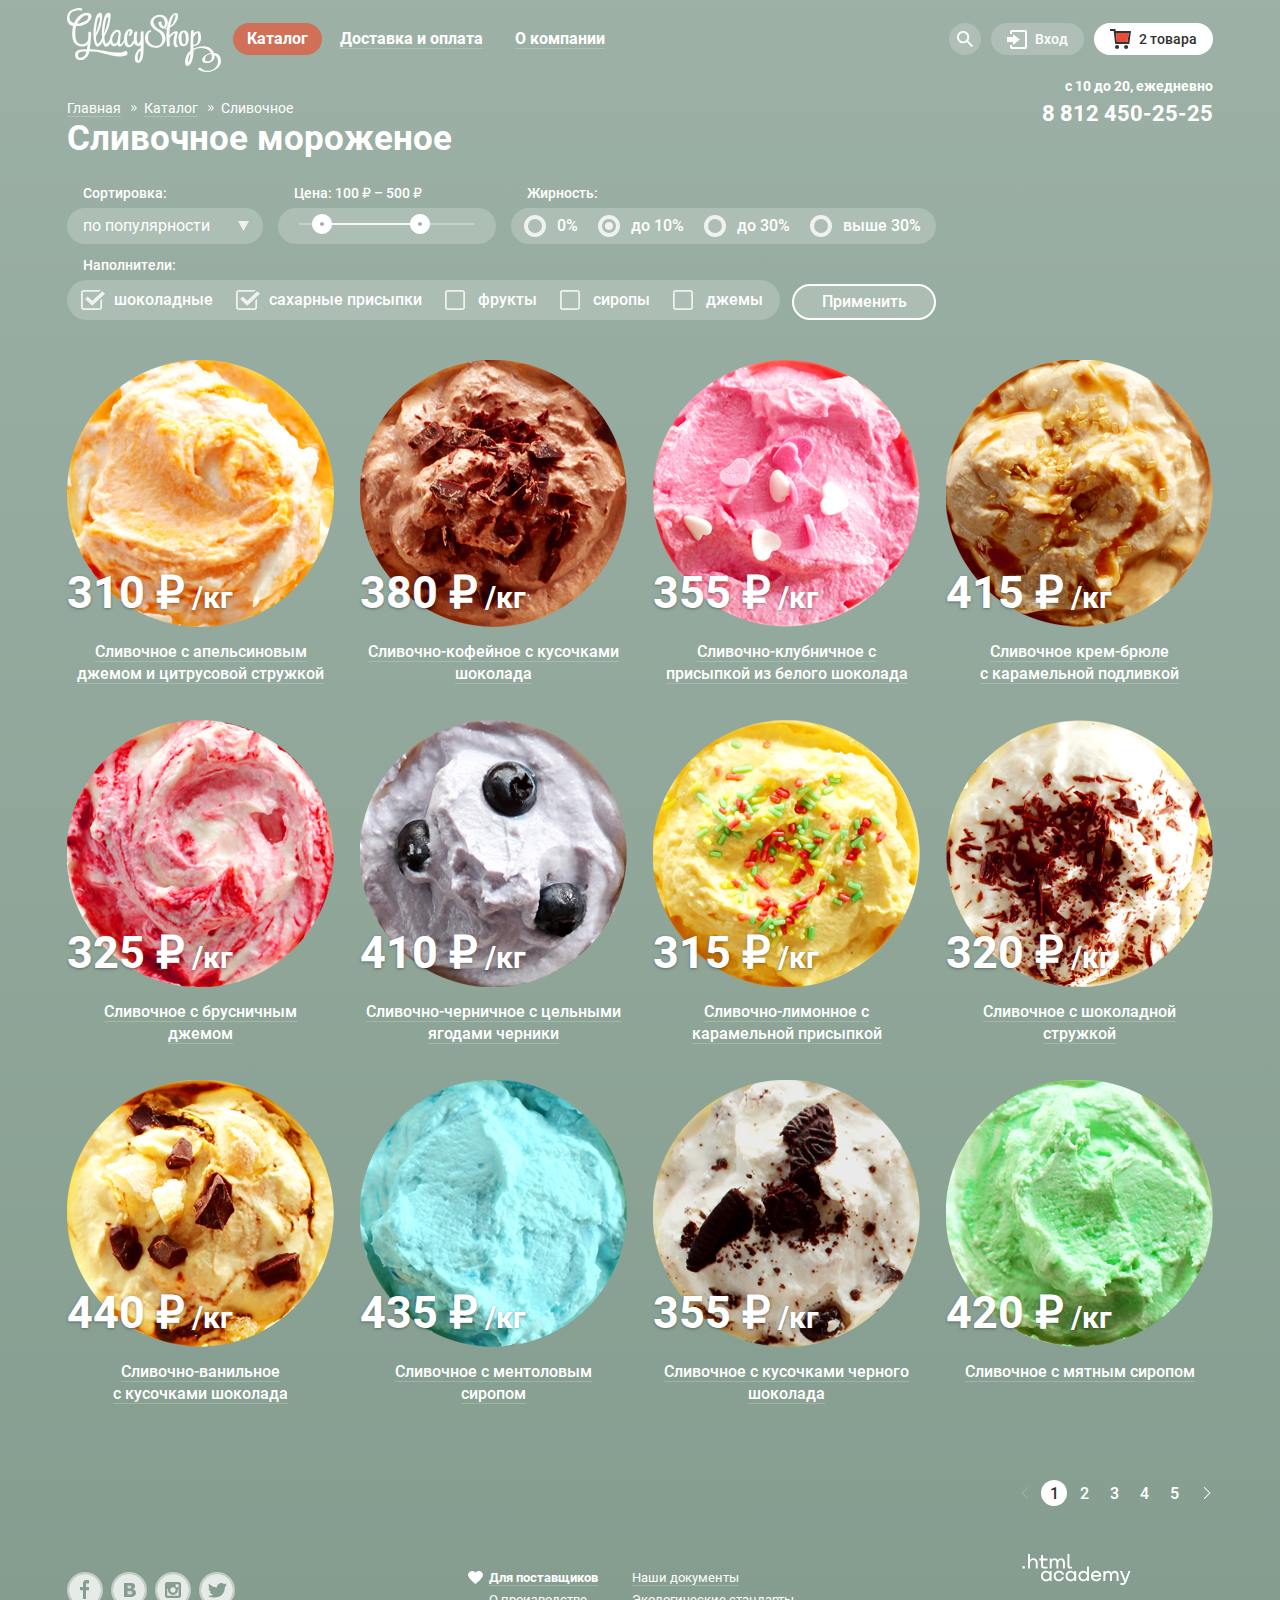
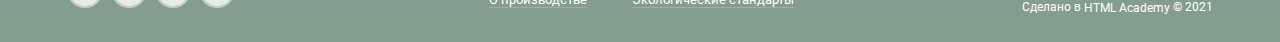
==== commit f30cdd8c: "Д4, Д13, Д30, Д19, Д15, Д16, Д17, Д18" ====
--- a/catalog.html
+++ b/catalog.html
@@ -9,7 +9,7 @@
 		<link rel="apple-touch-icon" href="img/favicon_180.png">
 		<link rel="manifest" href="manifest.webmanifest">
 		<link rel="stylesheet" href="css/normalize.css">
-		<link rel="stylesheet" type="text/css" href="css/style.css">
+		<link rel="stylesheet" type="text/css" href="css/style.min.css">
 	</head>
 	<body class="page-body inner-page">
 		<!-- Шапка -->
@@ -138,7 +138,7 @@
 				</nav>
 				<div class="main-header__description">с 10 до 20, ежедневно
 					<br>
-					<a class="main-header__phone" href="tel:88124502525">8 812 450-25-25</a>
+					<a class="main-header__phone link" href="tel:88124502525">8 812 450-25-25</a>
 				</div>
 			</div>
 		</header>
@@ -169,7 +169,8 @@
 				<form class="catalog__filter filter" action="https://echo.htmlacademy.ru/courses" method="get">
 					<fieldset class="filter__fieldset filter__fieldset--select">
 						<legend class="filter__title">Сортировка:</legend>
-						<select class="filter__select" name="sorting">
+						<label for="sort-select" class="visually-hidden">Отсортировать по: </label>
+						<select id="sort-select" class="filter__select" name="sorting">
 							<option class="filter__option" value="popular" selected>по популярности</option>
 							<option class="filter__option" value="cheap" >сначала недорогие</option>
 							<option class="filter__option" value="expensive" >сначала дорогие</option>
@@ -516,5 +517,6 @@
 			</div>
 		</footer>
 		<!-- /Подвал -->
+		<script src="js/main.min.js"></script>
 	</body>
 </html>
--- a/css/style.min.css
+++ b/css/style.min.css
@@ -0,0 +1 @@
+@font-face{font-family:Roboto;font-style:normal;font-weight:400;src:url(../fonts/roboto-v27-latin_cyrillic-regular.eot);src:local(''),url(../fonts/roboto-v27-latin_cyrillic-regular.eot?#iefix) format('embedded-opentype'),url(../fonts/roboto-v27-latin_cyrillic-regular.woff2) format('woff2'),url(../fonts/roboto-v27-latin_cyrillic-regular.woff) format('woff'),url(../fonts/roboto-v27-latin_cyrillic-regular.ttf) format('truetype'),url(../fonts/roboto-v27-latin_cyrillic-regular.svg#Roboto) format('svg')}@font-face{font-family:Roboto;font-style:normal;font-weight:500;src:url(../fonts/roboto-v27-latin_cyrillic-500.eot);src:local(''),url(../fonts/roboto-v27-latin_cyrillic-500.eot?#iefix) format('embedded-opentype'),url(../fonts/roboto-v27-latin_cyrillic-500.woff2) format('woff2'),url(../fonts/roboto-v27-latin_cyrillic-500.woff) format('woff'),url(../fonts/roboto-v27-latin_cyrillic-500.ttf) format('truetype'),url(../fonts/roboto-v27-latin_cyrillic-500.svg#Roboto) format('svg')}@font-face{font-family:Roboto;font-style:normal;font-weight:700;src:url(../fonts/roboto-v27-latin_cyrillic-700.eot);src:local(''),url(../fonts/roboto-v27-latin_cyrillic-700.eot?#iefix) format('embedded-opentype'),url(../fonts/roboto-v27-latin_cyrillic-700.woff2) format('woff2'),url(../fonts/roboto-v27-latin_cyrillic-700.woff) format('woff'),url(../fonts/roboto-v27-latin_cyrillic-700.ttf) format('truetype'),url(../fonts/roboto-v27-latin_cyrillic-700.svg#Roboto) format('svg')}:root{--basic-black:#323232;--default-black:#000;--basic-dark:#5A5A5A;--basic-white:#fff;--form-background:#F8F7F4;--background-beige:#9D8B84;--background-grey:#8996A6;--background-green:#849D8F;--gradient-light-orange:#f26843;--gradient-deep-orange:#e74a35;--gradient-light-orange-hover:#f58669;--gradient-deep-orange-hover:#ec6f5e;--gradient-light-orange-active:#e1613e;--gradient-deep-orange-active:#d84732;--gradient-button-shadow:rgba(172, 16, 0, 0.64);--gradient-button-shadow-hover:#AC1000;--gradient-button-shadow-active:#942718;--gradient-button-text-shadow:rgba(160, 32, 11, 0.76);--link-black-hover:#E84D37;--link-hover:#FFBC9E;--link-border-hover:rgba(255, 188, 158, 0.3);--link-black-border:rgba(50, 50, 50, 0.3);--link-black-border-hover:rgba(232, 77, 55, 0.3);--nav-is-active:#D07058;--subnav-active:#F6B5A5;--subnav-border:rgba(50, 50, 50, 0.2);--button-shadow-inset:#696969;--border-gray:#CACAC7;--lightgray-font:#999999;--raspberry-background:#900035;--chocolate-background:#4A2106;--waffle-background:#E3D0B9;--basic-hover:rgba(255, 255, 255, 0.2);--linear-gradient-transparent:rgba(255,255,255,0);--modal-shadow:rgba(0, 0, 0, 0.4);--field-border:rgba(178, 178, 178, 0.52);--field-border-focus:rgba(46, 136, 228, 0.52);--gray-semi-transparent:rgba(255, 255, 255, 0.4);--price-text-shadow:rgba(49, 50, 53, 0.5);--radio-custom:rgba(255, 255, 255, 0.8);--socials-border:rgba(255, 255, 255, 0.5);--socials-border-active:rgba(255, 255, 255, 0.7);--overlay:rgba(0, 0, 0, 0.3);--range-scale:rgba(255, 255, 255, 0.3);--product-hover:rgba(0, 0, 0, 0.2)}.page-body{position:relative;min-width:1200px;margin:0;padding:0;font-family:Roboto,Arial,sans-serif;font-size:16px;line-height:22px;font-weight:400;background-color:var(--background-beige);color:var(--basic-white);min-height:100%;display:-ms-grid;display:grid;-ms-grid-rows:-webkit-min-content 1fr -webkit-min-content;-ms-grid-rows:min-content 1fr min-content;grid-template-rows:-webkit-min-content 1fr -webkit-min-content;grid-template-rows:min-content 1fr min-content;-ms-flex-line-pack:start;align-content:start}.inner-page{background-color:var(--background-green)}.inner-page::before{content:'';position:absolute;top:0;left:0;right:0;bottom:0;display:block;width:100%;height:100%;background-image:-o-linear-gradient(top,var(--basic-hover),var(--linear-gradient-transparent));background-image:-webkit-gradient(linear,left top,left bottom,from(var(--basic-hover)),to(var(--linear-gradient-transparent)));background-image:linear-gradient(180deg,var(--basic-hover),var(--linear-gradient-transparent));z-index:-1}*,::after,::before{-webkit-box-sizing:border-box;box-sizing:border-box;padding:0;margin:0}.list{list-style:none}.visually-hidden{position:absolute;width:1px;height:1px;margin:-1px;border:0;padding:0;white-space:nowrap;-webkit-clip-path:inset(100%);clip-path:inset(100%);clip:rect(0 0 0 0);overflow:hidden}.slider-controls{position:absolute;bottom:58px;left:0;z-index:20}.slider-controls__button{width:21px;height:21px;margin-right:4px;background-color:transparent;border:2px solid var(--basic-white);border-radius:50%;cursor:pointer;-webkit-transition:all .2s ease-out;-o-transition:all .2s ease-out;transition:all .2s ease-out}.slider-controls__button:focus,.slider-controls__button:hover{background-color:var(--gray-semi-transparent)}.slider-controls__button.is-active{background-color:var(--basic-white);cursor:default}.wrapper{width:1200px;margin:0 auto;padding:0 27px;-webkit-box-sizing:border-box;box-sizing:border-box}.link,.link-black{display:inline-block;vertical-align:middle;text-decoration:none}.link{color:var(--basic-white)}.link[href]:active,.link[href]:focus,.link[href]:hover{color:var(--link-hover);-webkit-transition:all .2s ease-out;-o-transition:all .2s ease-out;transition:all .2s ease-out}.link__text{border-bottom:1px solid var(--basic-hover);-webkit-transition:all .2s ease-out;-o-transition:all .2s ease-out;transition:all .2s ease-out}.link[href]:active .link__text,.link[href]:focus .link__text,.link[href]:hover .link__text{border-bottom:1px solid var(--link-border-hover)}.link-black{color:var(--basic-black)}.link-black:active,.link-black:focus,.link-black:hover{color:var(--link-black-hover);-webkit-transition:all .2s ease-out;-o-transition:all .2s ease-out;transition:all .2s ease-out}.link-black__text{border-bottom:1px solid var(--link-black-border);-webkit-transition:all .2s ease-out;-o-transition:all .2s ease-out;transition:all .2s ease-out}.link-black:active .link-black__text,.link-black:focus .link-black__text,.link-black:hover .link-black__text{border-bottom:1px solid var(--link-black-border-hover)}.link-black.is-active .link-black__text,.link.is-active .link__text{border-color:transparent}.button{font-weight:700;color:var(--basic-white);background-color:var(--button-orange);border-radius:70px;border:none;display:inline-block;vertical-align:middle;cursor:pointer;-webkit-box-shadow:0 2px 2px var(--gradient-button-shadow);box-shadow:0 2px 2px var(--gradient-button-shadow);text-decoration:none;text-shadow:0 2px 5px var(--button-text-shadow);background-color:var(--gradient-light-orange);background-image:-o-linear-gradient(top,var(--gradient-light-orange),var(--gradient-deep-orange));background-image:-webkit-gradient(linear,left top,left bottom,from(var(--gradient-light-orange)),to(var(--gradient-deep-orange)));background-image:linear-gradient(to bottom,var(--gradient-light-orange),var(--gradient-deep-orange));text-align:center}.button:focus,.button:hover{background-image:-o-linear-gradient(top,var(--gradient-light-orange-hover),var(--gradient-deep-orange-hover));background-image:-webkit-gradient(linear,left top,left bottom,from(var(--gradient-light-orange-hover)),to(var(--gradient-deep-orange-hover)));background-image:linear-gradient(to bottom,var(--gradient-light-orange-hover),var(--gradient-deep-orange-hover));-webkit-box-shadow:0 2px 2px var(--gradient-button-shadow-hover);box-shadow:0 2px 2px var(--gradient-button-shadow-hover)}.button:active{background-image:-o-linear-gradient(top,var(--gradient-deep-orange-active),var(--gradient-light-orange-active));background-image:-webkit-gradient(linear,left top,left bottom,from(var(--gradient-deep-orange-active)),to(var(--gradient-light-orange-active)));background-image:linear-gradient(to bottom,var(--gradient-deep-orange-active),var(--gradient-light-orange-active));-webkit-box-shadow:inset 0 2px 2px var(--gradient-button-shadow-active);box-shadow:inset 0 2px 2px var(--gradient-button-shadow-active)}.button--font-large{font-size:31px;line-height:41px;padding:12px 44px}.button--font-medium{font-size:18px;line-height:24px;padding:12px 22px}.button--font-small{font-size:18px;line-height:24px;padding:10px 19px}.button--font-very-small{font-size:18px;line-height:24px;padding:8px 28px}.main-header__wrapper{display:-webkit-box;display:-ms-flexbox;display:flex;-webkit-box-orient:vertical;-webkit-box-direction:normal;-ms-flex-direction:column;flex-direction:column}.main-header__navigation{display:-webkit-box;display:-ms-flexbox;display:flex;-webkit-box-align:center;-ms-flex-align:center;align-items:center}.main-header__logo{padding-right:10px;padding-top:8px}.main-header__bar{display:-webkit-box;display:-ms-flexbox;display:flex;-webkit-box-align:center;-ms-flex-align:center;align-items:center;width:100%}.main-header__site-navigation{display:-webkit-box;display:-ms-flexbox;display:flex;margin:0;padding:0;-ms-flex-wrap:wrap;flex-wrap:wrap}.main-header__site-navigation-link:not(.is-active):not(:hover):not(:focus):not(:active)::after{content:'';display:block;border-bottom:1px solid var(--basic-hover)}.main-header__site-navigation-item{position:relative;padding:10px 2px}.main-header__site-navigation-link{display:block;font-style:normal;font-weight:700;font-size:16px;line-height:18px;color:var(--basic-white);text-decoration:none;padding:7px 14px;border-radius:20px;-webkit-transition:all .2s ease-out;-o-transition:all .2s ease-out;transition:all .2s ease-out}.main-header__site-navigation-link:not(.is-active):focus,.main-header__site-navigation-link:not(.is-active):hover{color:var(--basic-black);background-color:var(--basic-white)}.main-header__site-navigation-link:not(.is-active):active{color:var(--basic-black);background-color:var(--basic-white);-webkit-box-shadow:0 2px 1px 0 var(--button-shadow-inset) inset;box-shadow:0 2px 1px 0 var(--button-shadow-inset) inset}.main-header__site-navigation-link.is-active{color:var(--basic-white);background-color:var(--nav-is-active);cursor:default}.main-header__site-subnavigation{display:none;position:absolute;z-index:10;bottom:5px;left:-6px;min-width:143px;padding:10px 0;background-color:var(--basic-white);-webkit-transform:translateY(100%);-ms-transform:translateY(100%);transform:translateY(100%);border-radius:4px;-webkit-box-shadow:0 20px 20px 0 var(--modal-shadow);box-shadow:0 20px 20px 0 var(--modal-shadow)}.main-header__site-navigation-item:focus .main-header__site-subnavigation,.main-header__site-navigation-item:hover .main-header__site-subnavigation{display:block;-webkit-transition:all .2s ease-out;-o-transition:all .2s ease-out;transition:all .2s ease-out}.main-header__site-subnavigation-item:first-child{padding-left:6px;padding-right:9px;padding-bottom:12px}.main-header__site-subnavigation-title{padding-top:3px;padding-left:15px;padding-right:11px;padding-bottom:10px;font-size:14px;line-height:18px;font-weight:700;color:var(--basic-black);border-bottom:1px solid var(--subnav-border)}.main-header__site-subnavigation-link{display:block;padding:5px 20px;font-size:14px;line-height:16px;color:var(--basic-black);text-decoration:none;-webkit-transition:all .2s ease-out;-o-transition:all .2s ease-out;transition:all .2s ease-out}.main-header__site-subnavigation-link:focus,.main-header__site-subnavigation-link:hover{background-color:var(--link-hover)}.main-header__site-subnavigation-link:active{background-color:var(--subnav-active)}.main-header__site-subnavigation-link.is-active{background-color:var(--nav-is-active);color:var(--basic-white)}.main-header__user-navigation-button{display:-webkit-box;display:-ms-flexbox;display:flex;-webkit-box-pack:center;-ms-flex-pack:center;justify-content:center;-webkit-box-align:center;-ms-flex-align:center;align-items:center;height:32px;padding:6px 16px;color:var(--basic-white);border-radius:20px;background-color:var(--basic-hover);border:none;-webkit-appearance:none;-moz-appearance:none;appearance:none;cursor:pointer}.main-header__button-text{margin-left:8px;font-size:14px;font-weight:500}.search__button{width:32px;padding:0}.cart__button--full,.main-header__user-navigation-button:focus,.main-header__user-navigation-button:hover{color:var(--basic-black);background-color:var(--basic-white)}.search__form{display:none;position:absolute;z-index:20;bottom:4px;right:0;-webkit-transform:translateY(100%);-ms-transform:translateY(100%);transform:translateY(100%);width:341px;padding:20px 15px;background-color:var(--form-background);-webkit-box-shadow:0 20px 20px 0 var(--modal-shadow);box-shadow:0 20px 20px 0 var(--modal-shadow);border-radius:4px;-webkit-transition:all .2s ease-out;-o-transition:all .2s ease-out;transition:all .2s ease-out}.search:focus .search__form,.search:hover .search__form{display:block}.field{width:100%;height:44px;padding:5px 13px;font-size:16px;line-height:20px;font-weight:700;color:var(--basic-black);background-color:var(--basic-white);border:1px solid var(--field-border);border-radius:4px}.field--textarea{resize:none;padding:16px 14px}.field::-webkit-input-placeholder{color:var(--lightgray-font);font-weight:400}.field::-moz-placeholder{color:var(--lightgray-font);font-weight:400}.field:-ms-input-placeholder{color:var(--lightgray-font);font-weight:400}.field::-ms-input-placeholder{color:var(--lightgray-font);font-weight:400}.field::placeholder{color:var(--lightgray-font);font-weight:400}.field:hover{border-width:2px;padding:12px}.field--textarea:hover{border-width:2px;padding:15px 13px}.field:focus{border:2px solid var(--field-border-focus);padding:12px;outline:0}.field--textarea:focus{border:2px solid var(--field-border-focus);padding:15px 13px}.field--modal{font-size:14px;line-height:16px}.enter__form{display:none;position:absolute;z-index:20;bottom:4px;right:0;-webkit-transform:translateY(100%);-ms-transform:translateY(100%);transform:translateY(100%);width:277px;padding:20px 16px;background-color:var(--form-background);-webkit-box-shadow:0 20px 20px 0 var(--modal-shadow);box-shadow:0 20px 20px 0 var(--modal-shadow);border-radius:4px;-webkit-transition:all .2s ease-out;-o-transition:all .2s ease-out;transition:all .2s ease-out}.enter:focus .enter__form,.enter:hover .enter__form{display:block}.enter__field{margin-bottom:20px}.enter__row{display:-webkit-box;display:-ms-flexbox;display:flex;-webkit-box-align:center;-ms-flex-align:center;align-items:center}.enter__sign-in{padding:10px 26px}.enter__help{margin-left:20px}.enter__link{font-size:13px;line-height:15px;color:var(--basic-black);text-decoration:none;border-bottom:1px solid var(--link-black-border)}.cart__content{display:none;position:absolute;z-index:10;bottom:4px;right:0;-webkit-transform:translateY(100%);-ms-transform:translateY(100%);transform:translateY(100%);width:539px;padding:20px 15px;background-color:var(--form-background);-webkit-box-shadow:0 20px 20px 0 var(--modal-shadow);box-shadow:0 20px 20px 0 var(--modal-shadow);border-radius:4px;-webkit-transition:all .2s ease-out;-o-transition:all .2s ease-out;transition:all .2s ease-out}.cart:focus .cart__content,.cart:hover .cart__content{display:block}.cart__list{border-bottom:1px solid var(--border-gray);color:var(--basic-black)}.cart__item{margin-bottom:20px}.cart-item{display:-webkit-box;display:-ms-flexbox;display:flex;-webkit-box-align:center;-ms-flex-align:center;align-items:center;font-size:13px;line-height:16px}.cart-item__delete{-ms-flex-negative:0;flex-shrink:0;display:block;width:23px;height:23px;margin-right:3px;background-color:transparent;background-image:url(../img/icons/close.svg);background-size:11px 11px;background-repeat:no-repeat;background-position:50% 50%;border:none;cursor:pointer}.cart-item__image{-ms-flex-negative:0;flex-shrink:0;display:block;width:33px;height:33px}.cart-item__image img{display:block}.cart-item__name{-webkit-box-flex:1;-ms-flex-positive:1;flex-grow:1;margin:0 13px;display:inline-block;vertical-align:middle;text-decoration:none;color:var(--basic-black)}.cart-item__cost{-ms-flex-negative:0;flex-shrink:0;width:120px;color:var(--default-black);text-align:center}.cart-item__cost span{color:var(--lightgray-font)}.cart-item__price{-ms-flex-negative:0;flex-shrink:0;width:80px;text-align:center}.cart__footer{text-align:right}.cart__final-cost{padding:15px 0;color:var(--basic-black);font-size:15px;line-height:16px;font-weight:700}.cart__order-buttion{padding:10px 15px}.main-header__user-navigation{display:-webkit-box;display:-ms-flexbox;display:flex;margin-left:auto}.main-header__user-navigation-item{position:relative;padding:10px;padding-right:0}.main-header__description{font-size:14px;line-height:16px;font-weight:700;text-align:right;color:var(--basic-white);margin-left:auto}.main-header__phone{display:inline-block;vertical-align:top;margin-top:8px;font-size:22px;line-height:24px;text-decoration:none;color:var(--basic-white)}.slider{position:relative}.slider__list{height:520px}.slider__item{height:100%;position:relative;display:-webkit-box;display:-ms-flexbox;display:flex;-webkit-box-orient:vertical;-webkit-box-direction:normal;-ms-flex-direction:column;flex-direction:column;-webkit-box-align:center;-ms-flex-align:center;align-items:center}.slider__item.slider__hidden{display:none}.slider__item-description{max-width:680px;text-align:center;margin-bottom:26px;margin-top:auto;font-weight:700;font-size:60px;line-height:60px}.slider__item-image{position:absolute;z-index:-1;top:-126px}.slider__item-link{margin-bottom:40px;font-weight:700;font-size:32px;line-height:44px;letter-spacing:.05em;text-decoration:none;color:var(--basic-white);padding:9px 22px}.actions{margin-bottom:40px}.actions__background-raspberries{width:560px;min-height:229px;background-image:url(../img/background/raspberry-background.jpg);border-radius:16px;background-color:var(--raspberry-background)}.actions__background-chocolates{width:560px;min-height:229px;background-image:url(../img/background/chocolate-background.jpg);border-radius:16px;background-color:var(--chocolate-background)}.actions__list{display:-ms-grid;display:grid;-webkit-box-align:start;-ms-flex-align:start;align-items:start;-ms-grid-columns:560px 26px 560px;grid-template-columns:560px 560px;padding-left:0;gap:26px}.actions__item-title{font-weight:700;font-size:35px;line-height:41px;padding-bottom:17px}.actions__item{display:-webkit-box;display:-ms-flexbox;display:flex;-webkit-box-orient:vertical;-webkit-box-direction:normal;-ms-flex-direction:column;flex-direction:column;-webkit-box-align:start;-ms-flex-align:start;align-items:flex-start;padding:16px;padding-bottom:22px;padding-right:22px;background-size:cover;background-position:center}.actions__description{margin-bottom:10px;font-weight:700;font-size:18px;line-height:22px}.actions__link{font-weight:700;font-size:18px;line-height:24px;color:var(--basic-white);text-decoration:none;margin-top:auto;margin-left:auto}.catalog{margin-bottom:30px}.catalog__list{display:-webkit-box;display:-ms-flexbox;display:flex;-ms-flex-wrap:wrap;flex-wrap:wrap;margin:0 -13px;margin-top:-5px;margin-bottom:-20px}.catalog__pagination{margin-top:65px}.catalog__item{width:25%;margin-bottom:20px}.product{position:relative;display:-webkit-box;display:-ms-flexbox;display:flex;-webkit-box-orient:vertical;-webkit-box-direction:normal;-ms-flex-direction:column;flex-direction:column;-webkit-box-align:center;-ms-flex-align:center;align-items:center;padding:5px 13px 10px;border-radius:4px;-webkit-transition:all .2s ease-out;-o-transition:all .2s ease-out;transition:all .2s ease-out}.product:focus,.product:hover{z-index:10}.product:focus .product__info,.product:focus .product__link,.product:hover .product__info,.product:hover .product__link{position:relative;z-index:10}.product:focus::before,.product:hover::before{content:'';position:absolute;z-index:1;top:0;left:0;display:block;width:100%;height:calc(100% + 65px);background-color:var(--basic-hover);-webkit-box-shadow:0 20px 20px 0 var(--product-hover);box-shadow:0 20px 20px 0 var(--product-hover);border-radius:4px}.product__button{position:absolute;z-index:10;bottom:-45px;display:none;-webkit-box-ordinal-group:2;-ms-flex-order:1;order:1;width:200px;padding:10px}.product:focus .product__button,.product:hover .product__button{display:block}.product--hit::after{content:'';position:absolute;top:5px;left:13px;z-index:11;display:block;width:61px;height:61px;background-image:url(../img/icons/hit.svg);background-repeat:no-repeat;background-size:contain}.product__link{-webkit-box-ordinal-group:2;-ms-flex-order:1;order:1;padding:0 2px;text-align:center;font-weight:500;font-size:16px;line-height:22px;text-decoration:none;color:var(--basic-white)}.product__info{position:relative;margin-bottom:14px}.product__image{display:block}.product__image img{display:block}.product__price{position:absolute;left:0;bottom:12px;font-weight:700;font-size:45px;line-height:45px;text-shadow:0 1px 3px var(--price-text-shadow);margin:0}.product__price small{font-size:30px;line-height:35px}.advantages{padding:24px 20px;margin-bottom:40px}.advantages__list{display:-ms-grid;display:grid;-ms-grid-columns:1fr 27px 1fr;grid-template-columns:1fr 1fr;gap:12px 27px}.advantages__title{font-weight:500;font-size:24px;line-height:30px;color:var(--basic-black);margin-bottom:7px}.advantages__item{display:-webkit-box;display:-ms-flexbox;display:flex}.advantages__item::before{content:'';display:block;-ms-flex-negative:0;flex-shrink:0;width:49px;height:49px;margin-right:6px;background-size:contain;background-repeat:no-repeat}.advantages__item:first-child::before{background-image:url(../img/icons/ice-cream_black.svg)}.advantages__item:nth-child(2)::before{background-image:url(../img/icons/cow-black.svg)}.advantages__item:nth-child(3)::before{background-image:url(../img/icons/leaf_black.svg)}.advantages__item:nth-child(4)::before{background-image:url(../img/icons/thermometer.svg)}.advantages__background-waffle{width:1146px;min-height:306px;background-image:url(../img/background/waffle-background.jpg);background-repeat:no-repeat;background-size:cover;border-radius:16px;background-color:var(--waffle-background)}.advantages__description{padding-top:10px;font-size:16px;line-height:22px;color:var(--basic-black)}.row{display:-ms-grid;display:grid;-ms-grid-columns:560px 26px 560px;grid-template-columns:560px 560px;padding-left:0;margin-bottom:40px;gap:26px}.blog{width:560px;height:220px;background-image:url(../img/background/strawberry-background.png);border-radius:16px;background-color:var(--basic-white);padding-top:18px;padding-right:253px;padding-left:20px}.blog__title{padding-bottom:3px;font-weight:500;font-size:16px;line-height:22px;color:var(--basic-black)}.blog__link{font-weight:700;font-size:24px;line-height:30px;color:var(--basic-black);text-decoration:underline}.subscription__background-color{height:100%;background-color:var(--basic-white);border-radius:16px;padding-top:24px;padding-left:22px;padding-bottom:35px;padding-right:16px;-webkit-box-sizing:border-box;box-sizing:border-box}.subscription{width:560px;min-height:220px;background-image:url(../img/background/subscription-background.jpg);border-radius:16px;padding:5px;-webkit-box-sizing:border-box;box-sizing:border-box}.subscription__description{font-weight:400;font-size:16px;line-height:22px;color:var(--basic-dark);padding-bottom:41px}.subscription__form{display:-webkit-box;display:-ms-flexbox;display:flex}.subscription__button{padding:10px 19px;margin-left:11px;margin-right:4px}.adress__wrapper{height:100%;display:-webkit-box;display:-ms-flexbox;display:flex;-webkit-box-pack:end;-ms-flex-pack:end;justify-content:flex-end;-webkit-box-align:center;-ms-flex-align:center;align-items:center}.address{position:relative;width:100%;height:430px;background-image:url(../img/map.jpg);background-size:cover;background-repeat:no-repeat}.address__map{position:absolute;top:0;left:0;right:0;bottom:0;display:block;width:100%;height:100%}.address__description{font-size:14px;line-height:20px}.adress__adress{font-weight:700;font-size:18px;line-height:24px;font-style:normal;padding-bottom:22px}.address__description-time{padding-bottom:27px}.address__phone{margin-top:2px;text-decoration:none;font-weight:700;font-size:18px;line-height:24px;color:var(--basic-black)}.address__info{position:relative;z-index:2;background-color:var(--basic-white);width:303px;border-radius:16px;padding:29px 26px;color:var(--basic-black)}.address__button{width:100%;padding:10px 20px}.page-footer{padding-top:18px;padding-bottom:25px}.page-footer__wrapper{display:-webkit-box;display:-ms-flexbox;display:flex;-webkit-box-align:center;-ms-flex-align:center;align-items:center;-webkit-box-pack:justify;-ms-flex-pack:justify;justify-content:space-between}.page-footer__column-socials{display:-webkit-box;display:-ms-flexbox;display:flex;margin-top:10px}.socials__item:not(:last-child){padding-right:8px}.socials__link{display:inline-block;vertical-align:top;width:36px;height:36px;border:2px solid var(--socials-border);border-radius:50%;-webkit-transition:all .2s ease-out;-o-transition:all .2s ease-out;transition:all .2s ease-out}.socials__link:active{border-color:var(--socials-border-active)}.socials__icon{display:block;opacity:.8;-webkit-transition:all .2s ease-out;-o-transition:all .2s ease-out;transition:all .2s ease-out}.socials__link:active .socials__icon,.socials__link:focus .socials__icon,.socials__link:hover .socials__icon{opacity:1}.footer-nav{display:-webkit-box;display:-ms-flexbox;display:flex;-ms-flex-wrap:wrap;flex-wrap:wrap;width:330px;margin-top:5px}.footer-nav__item{width:50%;padding-left:3px}.footer-nav__item:nth-child(odd){padding-left:25px}.footer-nav__link{position:relative;font-size:13px;line-height:18px;color:var(--basic-white);text-decoration:none}.footer-nav__link--heart{font-weight:700}.footer-nav__link--heart::before{content:'';position:absolute;top:0;left:-21px;display:block;width:15px;height:100%;background-image:url(../img/icons/heart.svg);background-size:15px 13px;background-repeat:no-repeat;background-position:0 50%}.page-footer__logo{margin-bottom:7px}.page-footer__copyright{font-size:12px;line-height:18px}.pagination-list{display:-webkit-box;display:-ms-flexbox;display:flex;-webkit-box-pack:end;-ms-flex-pack:end;justify-content:flex-end;-webkit-box-align:center;-ms-flex-align:center;align-items:center}.pagination-list__item{height:26px}.pagination-list__item{margin-right:4px}.pagination-list__item:first-child{margin-right:10px}.pagination-list__item:last-child{margin-left:10px;margin-right:0}.pagination-list__link{display:inline-block;vertical-align:middle;text-align:center;width:26px;height:26px;padding:5px 2px;font-size:16px;line-height:18px;font-weight:500;border-radius:50%;color:var(--basic-white);-webkit-transition:all .2s ease-out;-o-transition:all .2s ease-out;transition:all .2s ease-out}.pagination-list__link--next,.pagination-list__link--prev{width:12px;background-image:url(../img/icons/catalog-icons/arrow-right.svg);background-size:8px 12px;background-repeat:no-repeat;background-position:50% 50%}.pagination-list__link--prev{-webkit-transform:rotate(180deg);-ms-transform:rotate(180deg);transform:rotate(180deg)}.pagination-list__link:focus,.pagination-list__link:hover{background-color:var(--basic-hover)}.pagination-list__link.is-active,.pagination-list__link:active{color:var(--basic-black);background-color:var(--basic-white)}.pagination-list__link.is-disabled{opacity:.2}.pagination-list__link{font-weight:500;font-size:16px;line-height:18px;color:var(--basic-white);text-decoration:none}.pagination-list__current-page{color:var(--basic-black)}.breadcrumbs{display:-webkit-box;display:-ms-flexbox;display:flex;margin-top:-30px}.breadcrumbs__link{font-weight:400;font-size:14px;line-height:16px;color:var(--basic-white);text-decoration:none;margin-right:6px}.breadcrumbs__item:not(:last-child)::after{content:"";display:inline-block;vertical-align:middle;width:6px;height:6px;background-image:url(../img/icons/catalog-icons/double-arrow.svg);margin-right:7px}.catalog-section{margin-bottom:30px}.title{margin-top:0;margin-bottom:26px;font-size:35px;font-weight:700;line-height:41px}.filter{display:-webkit-box;display:-ms-flexbox;display:flex;-ms-flex-wrap:wrap;flex-wrap:wrap;-webkit-box-pack:justify;-ms-flex-pack:justify;justify-content:space-between;width:869px;margin-bottom:40px;margin-top:-13px}.filter__fieldset{margin-top:13px;padding:0;border:none}.filter__select{position:relative;width:196px;height:36px;border-radius:20px;padding:8px 16px;padding-right:30px;background-color:var(--basic-hover);border:none;-webkit-appearance:none;-moz-appearance:none;appearance:none;color:var(--basic-white);cursor:pointer;background-image:url(../img/icons/catalog-icons/pointer.svg);background-repeat:no-repeat;background-size:11px 10px;background-position:171px 50%;-webkit-transition:all .2s ease-out;-o-transition:all .2s ease-out;transition:all .2s ease-out}.filter__select:hover{color:var(--basic-black);background-image:url(../img/icons/catalog-icons/pointer-black.svg)}.filter__option{font-weight:500;font-size:14px;line-height:16px;color:var(--basic-black)}.range{position:relative;width:218px;height:36px;padding:7px 21px;background-color:var(--basic-hover);border-radius:20px}.range__controls{position:absolute;top:43%;left:21px;right:21px}.range__scale{width:175px;height:2px;background-color:var(--range-scale);cursor:pointer}.range__bar{width:106px;height:2px;background:var(--form-background);margin-left:16px}.range__toggle{position:absolute;top:50%;-webkit-transform:translateY(-50%);-ms-transform:translateY(-50%);transform:translateY(-50%);width:20px;height:20px;background-image:url(../img/icons/catalog-icons/filter-button.svg);background-repeat:no-repeat;cursor:pointer}.range__toggle--min{left:13px}.range__toggle--max{right:45px}.filter__price{min-width:218px;height:36px;border-radius:20px;padding:8px 16px;padding-right:30px;background-color:var(--basic-hover);border:none;-webkit-appearance:none;-moz-appearance:none;appearance:none;color:var(--basic-white);cursor:pointer}.filter__fat{display:-webkit-box;display:-ms-flexbox;display:flex;-ms-flex-wrap:wrap;flex-wrap:wrap;-webkit-box-align:center;-ms-flex-align:center;align-items:center;min-width:425px;min-height:36px;border-radius:20px;padding:0 3px;background-color:var(--basic-hover);border:none;-webkit-appearance:none;-moz-appearance:none;appearance:none;color:var(--basic-white)}.filter__fat-item{margin:7px 10px}.radio{position:relative;cursor:pointer}.radio__text{position:inherit;display:-webkit-box;display:-ms-flexbox;display:flex;-webkit-box-align:center;-ms-flex-align:center;align-items:center;font-size:16px;line-height:18px;font-weight:500}.radio__text::before{content:"";display:block;width:22px;height:22px;margin-right:11px;border:4px solid var(--radio-custom);border-radius:50%;-webkit-transition:all .2s ease-out;-o-transition:all .2s ease-out;transition:all .2s ease-out}.radio:focus .radio__input:not(:disabled)+.radio__text::before,.radio:hover .radio__input:not(:disabled)+.radio__text::before{border-color:var(--basic-white)}.radio__input:checked+.radio__text::after{content:"";position:absolute;top:11px;left:11px;-webkit-transform:translate(-50%,-50%);-ms-transform:translate(-50%,-50%);transform:translate(-50%,-50%);width:8px;height:8px;background-color:var(--radio-custom);border-radius:50%;-webkit-transition:all .2s ease-out;-o-transition:all .2s ease-out;transition:all .2s ease-out}.radio:focus .radio__input:checked:not(:disabled)+.radio__text::after,.radio:hover .radio__input:checked:not(:disabled)+.radio__text::after{background-color:var(--basic-white)}.radio__input:disabled+.radio__text::before{border-color:var(--gray-semi-transparent)}.radio__input:disabled+.radio__text::after{background-color:var(--gray-semi-transparent)}.filter__title{margin-left:16px;margin-bottom:7px;font-weight:500;font-size:14px;line-height:16px}.filter__checkbox-list{display:-webkit-box;display:-ms-flexbox;display:flex;-ms-flex-wrap:wrap;flex-wrap:wrap;-webkit-box-align:center;-ms-flex-align:center;align-items:center;min-width:711px;min-height:36px;border-radius:20px;padding-left:3px;padding-right:5px;background-color:var(--basic-hover);border:none;-webkit-appearance:none;-moz-appearance:none;appearance:none;color:var(--basic-white)}.filter__checkbox-item{margin:9px 12px}.checkbox{position:relative;cursor:pointer}.checkbox__text{padding-left:32px;font-size:16px;line-height:18px;font-weight:500}.checkbox__text::before{content:"";position:absolute;top:0;left:-1px;display:block;width:24px;height:20px;background-repeat:no-repeat;opacity:.8}.checkbox__text::before{background-image:url(../img/icons/catalog-icons/checkbox-off.svg)}.checkbox__input:checked+.checkbox__text::before{background-image:url(../img/icons/catalog-icons/checkbox-on.svg)}.checkbox:focus .checkbox__input:not(:disabled)+.checkbox__text::before,.checkbox:hover .checkbox__input:not(:disabled)+.checkbox__text::before{opacity:1}.checkbox__input:disabled+.checkbox__text::before{opacity:.4}.filter__submit{display:inline-block;vertical-align:middle;-ms-flex-item-align:end;align-self:flex-end;width:144px;height:36px;padding:6px;margin-top:13px;font-size:16px;line-height:18px;font-weight:500;color:var(--basic-white);text-align:center;background-color:var(--basic-hover);border:2px solid var(--basic-white);border-radius:20px;-webkit-appearance:none;-moz-appearance:none;appearance:none;cursor:pointer;-webkit-transition:all .2s ease-out;-o-transition:all .2s ease-out;transition:all .2s ease-out}.filter__submit:active,.filter__submit:focus,.filter__submit:hover{color:var(--basic-black);background-color:var(--basic-white)}.filter__submit:active{border:none;-webkit-box-shadow:0 2px 1px 0 var(--button-shadow-inset) inset;box-shadow:0 2px 1px 0 var(--button-shadow-inset) inset}.link-academy{text-decoration:none;color:var(--basic-white)}.page{height:100%}.popup{display:none;z-index:1000}.popup--show{display:block}.popup--show{-webkit-animation:bounce .6s;animation:bounce .6s}.popup--error{-webkit-animation:shake .6s;animation:shake .6s}.popup,.popup__overlay{position:fixed;width:calc(100% + 20px);height:100%;top:0;left:0;right:0;bottom:0}.popup__overlay{left:-10px;right:-10px}.popup__overlay{background-color:var(--overlay)}.popup__content{position:absolute;top:50%;left:calc(50% - 10px);z-index:10;width:477px;padding:20px 24px 27px;-webkit-transform:translate(-50%,-50%);-ms-transform:translate(-50%,-50%);transform:translate(-50%,-50%);background-color:var(--form-background);border-radius:6px}.popup__close{position:absolute;top:9px;right:10px;display:block;width:30px;height:30px;padding:6px;background-color:transparent;background-image:url(../img/icons/close.svg);background-size:18px 18px;background-repeat:no-repeat;background-position:50% 50%;border:none;cursor:pointer}.popup__title{margin-bottom:26px;font-size:24px;line-height:28px;font-weight:500;color:var(--basic-black)}.feedback-form{display:-webkit-box;display:-ms-flexbox;display:flex;-webkit-box-orient:vertical;-webkit-box-direction:normal;-ms-flex-direction:column;flex-direction:column}.feedback-form__field{width:267px;margin-bottom:20px}.feedback-form__textarea{height:154px;margin-bottom:25px}.feedback-form__button{padding:10px 24px;margin-left:auto}@-webkit-keyframes bounce{0%{-webkit-transform:translateY(-2000px);transform:translateY(-2000px)}70%{-webkit-transform:translateY(30px);transform:translateY(30px)}90%{-webkit-transform:translateY(-10px);transform:translateY(-10px)}100%{-webkit-transform:translateY(0);transform:translateY(0)}}@keyframes bounce{0%{-webkit-transform:translateY(-2000px);transform:translateY(-2000px)}70%{-webkit-transform:translateY(30px);transform:translateY(30px)}90%{-webkit-transform:translateY(-10px);transform:translateY(-10px)}100%{-webkit-transform:translateY(0);transform:translateY(0)}}@-webkit-keyframes shake{0%,100%{-webkit-transform:translateX(0);transform:translateX(0)}10%,30%,50%,70%,90%{-webkit-transform:translateX(-10px);transform:translateX(-10px)}20%,40%,60%,80%{-webkit-transform:translateX(10px);transform:translateX(10px)}}@keyframes shake{0%,100%{-webkit-transform:translateX(0);transform:translateX(0)}10%,30%,50%,70%,90%{-webkit-transform:translateX(-10px);transform:translateX(-10px)}20%,40%,60%,80%{-webkit-transform:translateX(10px);transform:translateX(10px)}}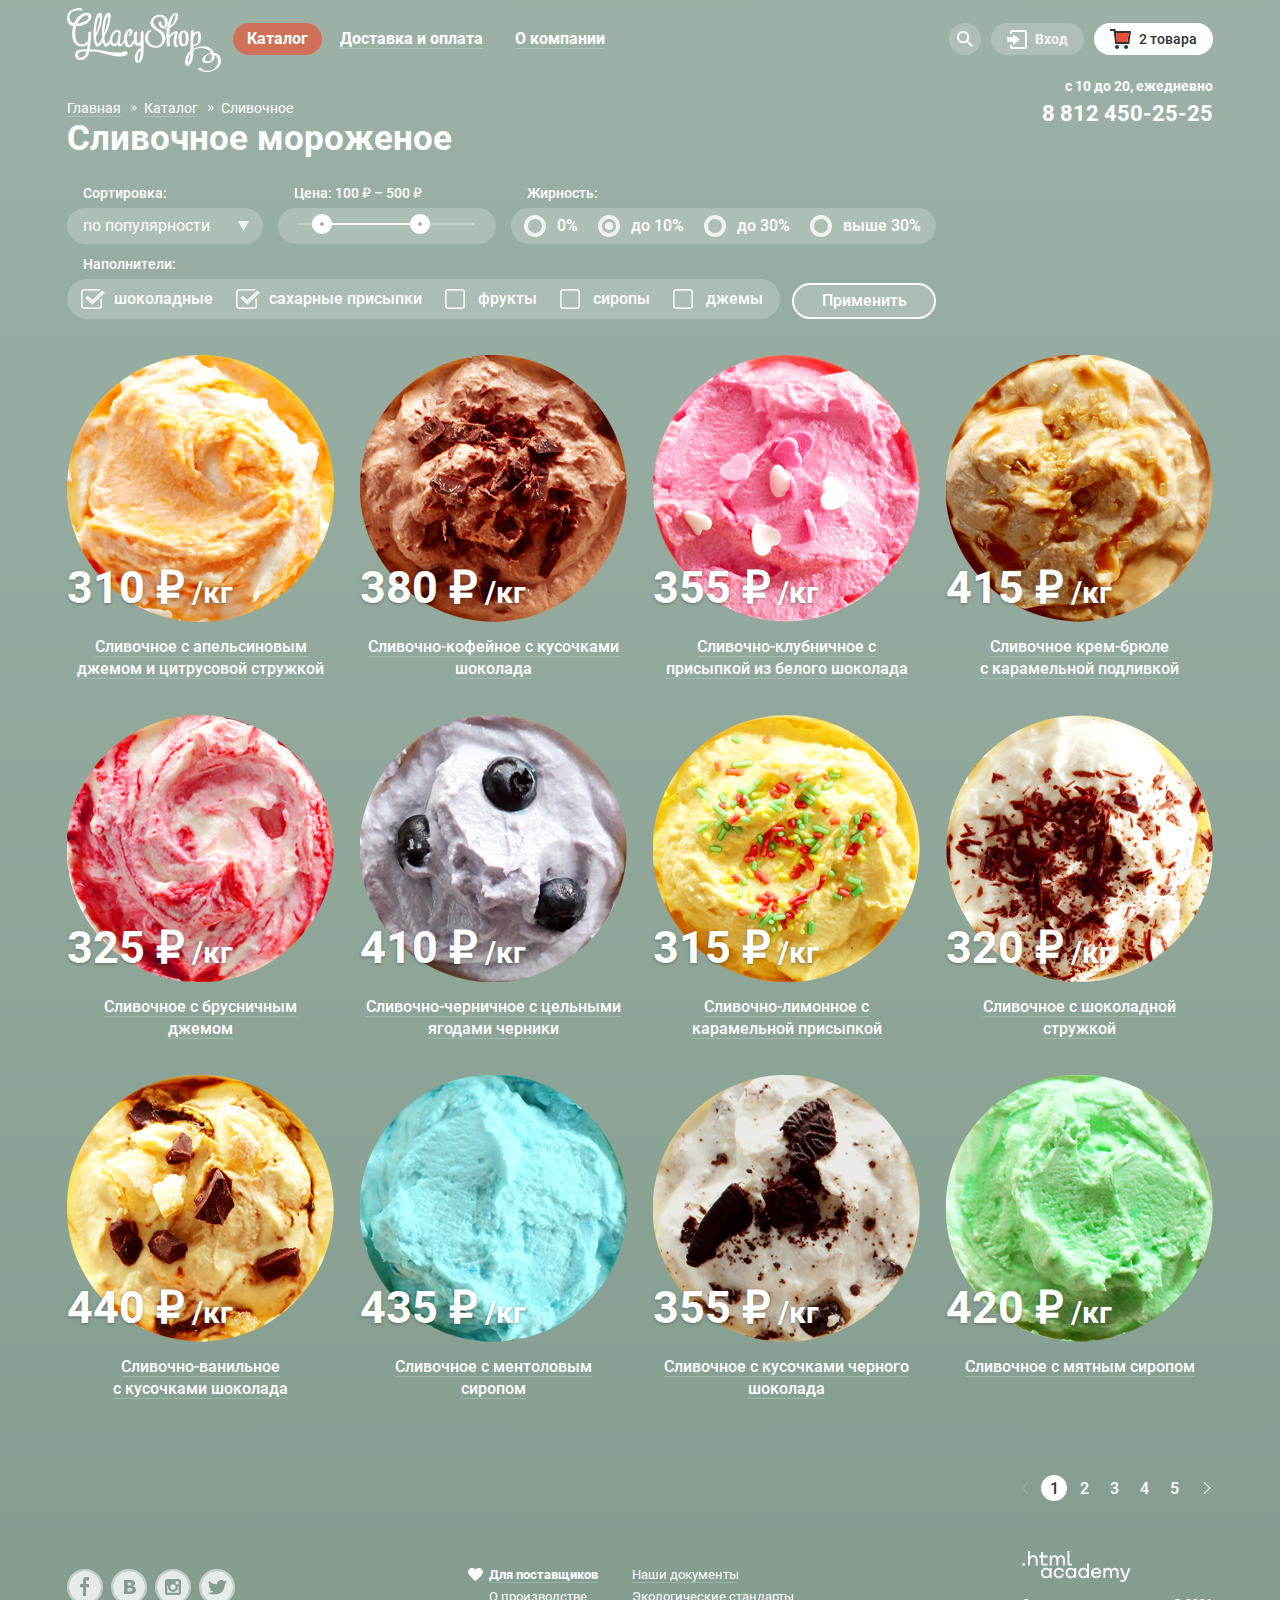
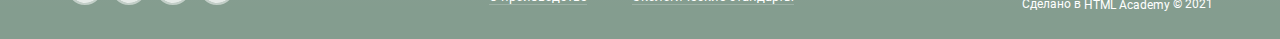
==== commit 2566784d: "fix manifest" ====
--- a/catalog.html
+++ b/catalog.html
@@ -7,7 +7,7 @@
 		<link rel="icon" href="favicon.ico">
 		<link rel="icon" href="img/favicon_152.svg" type="image/svg+xml">
 		<link rel="apple-touch-icon" href="img/favicon_180.png">
-		<link rel="manifest" href="manifest.webmanifest">
+		<link rel="manifest" href="manifest.webmanifest.js">
 		<link rel="stylesheet" href="css/normalize.css">
 		<link rel="stylesheet" type="text/css" href="css/style.min.css">
 	</head>
--- a/css/style.min.css
+++ b/css/style.min.css
@@ -1 +1 @@
-@font-face{font-family:Roboto;font-style:normal;font-weight:400;src:url(../fonts/roboto-v27-latin_cyrillic-regular.eot);src:local(''),url(../fonts/roboto-v27-latin_cyrillic-regular.eot?#iefix) format('embedded-opentype'),url(../fonts/roboto-v27-latin_cyrillic-regular.woff2) format('woff2'),url(../fonts/roboto-v27-latin_cyrillic-regular.woff) format('woff'),url(../fonts/roboto-v27-latin_cyrillic-regular.ttf) format('truetype'),url(../fonts/roboto-v27-latin_cyrillic-regular.svg#Roboto) format('svg')}@font-face{font-family:Roboto;font-style:normal;font-weight:500;src:url(../fonts/roboto-v27-latin_cyrillic-500.eot);src:local(''),url(../fonts/roboto-v27-latin_cyrillic-500.eot?#iefix) format('embedded-opentype'),url(../fonts/roboto-v27-latin_cyrillic-500.woff2) format('woff2'),url(../fonts/roboto-v27-latin_cyrillic-500.woff) format('woff'),url(../fonts/roboto-v27-latin_cyrillic-500.ttf) format('truetype'),url(../fonts/roboto-v27-latin_cyrillic-500.svg#Roboto) format('svg')}@font-face{font-family:Roboto;font-style:normal;font-weight:700;src:url(../fonts/roboto-v27-latin_cyrillic-700.eot);src:local(''),url(../fonts/roboto-v27-latin_cyrillic-700.eot?#iefix) format('embedded-opentype'),url(../fonts/roboto-v27-latin_cyrillic-700.woff2) format('woff2'),url(../fonts/roboto-v27-latin_cyrillic-700.woff) format('woff'),url(../fonts/roboto-v27-latin_cyrillic-700.ttf) format('truetype'),url(../fonts/roboto-v27-latin_cyrillic-700.svg#Roboto) format('svg')}:root{--basic-black:#323232;--default-black:#000;--basic-dark:#5A5A5A;--basic-white:#fff;--form-background:#F8F7F4;--background-beige:#9D8B84;--background-grey:#8996A6;--background-green:#849D8F;--gradient-light-orange:#f26843;--gradient-deep-orange:#e74a35;--gradient-light-orange-hover:#f58669;--gradient-deep-orange-hover:#ec6f5e;--gradient-light-orange-active:#e1613e;--gradient-deep-orange-active:#d84732;--gradient-button-shadow:rgba(172, 16, 0, 0.64);--gradient-button-shadow-hover:#AC1000;--gradient-button-shadow-active:#942718;--gradient-button-text-shadow:rgba(160, 32, 11, 0.76);--link-black-hover:#E84D37;--link-hover:#FFBC9E;--link-border-hover:rgba(255, 188, 158, 0.3);--link-black-border:rgba(50, 50, 50, 0.3);--link-black-border-hover:rgba(232, 77, 55, 0.3);--nav-is-active:#D07058;--subnav-active:#F6B5A5;--subnav-border:rgba(50, 50, 50, 0.2);--button-shadow-inset:#696969;--border-gray:#CACAC7;--lightgray-font:#999999;--raspberry-background:#900035;--chocolate-background:#4A2106;--waffle-background:#E3D0B9;--basic-hover:rgba(255, 255, 255, 0.2);--linear-gradient-transparent:rgba(255,255,255,0);--modal-shadow:rgba(0, 0, 0, 0.4);--field-border:rgba(178, 178, 178, 0.52);--field-border-focus:rgba(46, 136, 228, 0.52);--gray-semi-transparent:rgba(255, 255, 255, 0.4);--price-text-shadow:rgba(49, 50, 53, 0.5);--radio-custom:rgba(255, 255, 255, 0.8);--socials-border:rgba(255, 255, 255, 0.5);--socials-border-active:rgba(255, 255, 255, 0.7);--overlay:rgba(0, 0, 0, 0.3);--range-scale:rgba(255, 255, 255, 0.3);--product-hover:rgba(0, 0, 0, 0.2)}.page-body{position:relative;min-width:1200px;margin:0;padding:0;font-family:Roboto,Arial,sans-serif;font-size:16px;line-height:22px;font-weight:400;background-color:var(--background-beige);color:var(--basic-white);min-height:100%;display:-ms-grid;display:grid;-ms-grid-rows:-webkit-min-content 1fr -webkit-min-content;-ms-grid-rows:min-content 1fr min-content;grid-template-rows:-webkit-min-content 1fr -webkit-min-content;grid-template-rows:min-content 1fr min-content;-ms-flex-line-pack:start;align-content:start}.inner-page{background-color:var(--background-green)}.inner-page::before{content:'';position:absolute;top:0;left:0;right:0;bottom:0;display:block;width:100%;height:100%;background-image:-o-linear-gradient(top,var(--basic-hover),var(--linear-gradient-transparent));background-image:-webkit-gradient(linear,left top,left bottom,from(var(--basic-hover)),to(var(--linear-gradient-transparent)));background-image:linear-gradient(180deg,var(--basic-hover),var(--linear-gradient-transparent));z-index:-1}*,::after,::before{-webkit-box-sizing:border-box;box-sizing:border-box;padding:0;margin:0}.list{list-style:none}.visually-hidden{position:absolute;width:1px;height:1px;margin:-1px;border:0;padding:0;white-space:nowrap;-webkit-clip-path:inset(100%);clip-path:inset(100%);clip:rect(0 0 0 0);overflow:hidden}.slider-controls{position:absolute;bottom:58px;left:0;z-index:20}.slider-controls__button{width:21px;height:21px;margin-right:4px;background-color:transparent;border:2px solid var(--basic-white);border-radius:50%;cursor:pointer;-webkit-transition:all .2s ease-out;-o-transition:all .2s ease-out;transition:all .2s ease-out}.slider-controls__button:focus,.slider-controls__button:hover{background-color:var(--gray-semi-transparent)}.slider-controls__button.is-active{background-color:var(--basic-white);cursor:default}.wrapper{width:1200px;margin:0 auto;padding:0 27px;-webkit-box-sizing:border-box;box-sizing:border-box}.link,.link-black{display:inline-block;vertical-align:middle;text-decoration:none}.link{color:var(--basic-white)}.link[href]:active,.link[href]:focus,.link[href]:hover{color:var(--link-hover);-webkit-transition:all .2s ease-out;-o-transition:all .2s ease-out;transition:all .2s ease-out}.link__text{border-bottom:1px solid var(--basic-hover);-webkit-transition:all .2s ease-out;-o-transition:all .2s ease-out;transition:all .2s ease-out}.link[href]:active .link__text,.link[href]:focus .link__text,.link[href]:hover .link__text{border-bottom:1px solid var(--link-border-hover)}.link-black{color:var(--basic-black)}.link-black:active,.link-black:focus,.link-black:hover{color:var(--link-black-hover);-webkit-transition:all .2s ease-out;-o-transition:all .2s ease-out;transition:all .2s ease-out}.link-black__text{border-bottom:1px solid var(--link-black-border);-webkit-transition:all .2s ease-out;-o-transition:all .2s ease-out;transition:all .2s ease-out}.link-black:active .link-black__text,.link-black:focus .link-black__text,.link-black:hover .link-black__text{border-bottom:1px solid var(--link-black-border-hover)}.link-black.is-active .link-black__text,.link.is-active .link__text{border-color:transparent}.button{font-weight:700;color:var(--basic-white);background-color:var(--button-orange);border-radius:70px;border:none;display:inline-block;vertical-align:middle;cursor:pointer;-webkit-box-shadow:0 2px 2px var(--gradient-button-shadow);box-shadow:0 2px 2px var(--gradient-button-shadow);text-decoration:none;text-shadow:0 2px 5px var(--button-text-shadow);background-color:var(--gradient-light-orange);background-image:-o-linear-gradient(top,var(--gradient-light-orange),var(--gradient-deep-orange));background-image:-webkit-gradient(linear,left top,left bottom,from(var(--gradient-light-orange)),to(var(--gradient-deep-orange)));background-image:linear-gradient(to bottom,var(--gradient-light-orange),var(--gradient-deep-orange));text-align:center}.button:focus,.button:hover{background-image:-o-linear-gradient(top,var(--gradient-light-orange-hover),var(--gradient-deep-orange-hover));background-image:-webkit-gradient(linear,left top,left bottom,from(var(--gradient-light-orange-hover)),to(var(--gradient-deep-orange-hover)));background-image:linear-gradient(to bottom,var(--gradient-light-orange-hover),var(--gradient-deep-orange-hover));-webkit-box-shadow:0 2px 2px var(--gradient-button-shadow-hover);box-shadow:0 2px 2px var(--gradient-button-shadow-hover)}.button:active{background-image:-o-linear-gradient(top,var(--gradient-deep-orange-active),var(--gradient-light-orange-active));background-image:-webkit-gradient(linear,left top,left bottom,from(var(--gradient-deep-orange-active)),to(var(--gradient-light-orange-active)));background-image:linear-gradient(to bottom,var(--gradient-deep-orange-active),var(--gradient-light-orange-active));-webkit-box-shadow:inset 0 2px 2px var(--gradient-button-shadow-active);box-shadow:inset 0 2px 2px var(--gradient-button-shadow-active)}.button--font-large{font-size:31px;line-height:41px;padding:12px 44px}.button--font-medium{font-size:18px;line-height:24px;padding:12px 22px}.button--font-small{font-size:18px;line-height:24px;padding:10px 19px}.button--font-very-small{font-size:18px;line-height:24px;padding:8px 28px}.main-header__wrapper{display:-webkit-box;display:-ms-flexbox;display:flex;-webkit-box-orient:vertical;-webkit-box-direction:normal;-ms-flex-direction:column;flex-direction:column}.main-header__navigation{display:-webkit-box;display:-ms-flexbox;display:flex;-webkit-box-align:center;-ms-flex-align:center;align-items:center}.main-header__logo{padding-right:10px;padding-top:8px}.main-header__bar{display:-webkit-box;display:-ms-flexbox;display:flex;-webkit-box-align:center;-ms-flex-align:center;align-items:center;width:100%}.main-header__site-navigation{display:-webkit-box;display:-ms-flexbox;display:flex;margin:0;padding:0;-ms-flex-wrap:wrap;flex-wrap:wrap}.main-header__site-navigation-link:not(.is-active):not(:hover):not(:focus):not(:active)::after{content:'';display:block;border-bottom:1px solid var(--basic-hover)}.main-header__site-navigation-item{position:relative;padding:10px 2px}.main-header__site-navigation-link{display:block;font-style:normal;font-weight:700;font-size:16px;line-height:18px;color:var(--basic-white);text-decoration:none;padding:7px 14px;border-radius:20px;-webkit-transition:all .2s ease-out;-o-transition:all .2s ease-out;transition:all .2s ease-out}.main-header__site-navigation-link:not(.is-active):focus,.main-header__site-navigation-link:not(.is-active):hover{color:var(--basic-black);background-color:var(--basic-white)}.main-header__site-navigation-link:not(.is-active):active{color:var(--basic-black);background-color:var(--basic-white);-webkit-box-shadow:0 2px 1px 0 var(--button-shadow-inset) inset;box-shadow:0 2px 1px 0 var(--button-shadow-inset) inset}.main-header__site-navigation-link.is-active{color:var(--basic-white);background-color:var(--nav-is-active);cursor:default}.main-header__site-subnavigation{display:none;position:absolute;z-index:10;bottom:5px;left:-6px;min-width:143px;padding:10px 0;background-color:var(--basic-white);-webkit-transform:translateY(100%);-ms-transform:translateY(100%);transform:translateY(100%);border-radius:4px;-webkit-box-shadow:0 20px 20px 0 var(--modal-shadow);box-shadow:0 20px 20px 0 var(--modal-shadow)}.main-header__site-navigation-item:focus .main-header__site-subnavigation,.main-header__site-navigation-item:hover .main-header__site-subnavigation{display:block;-webkit-transition:all .2s ease-out;-o-transition:all .2s ease-out;transition:all .2s ease-out}.main-header__site-subnavigation-item:first-child{padding-left:6px;padding-right:9px;padding-bottom:12px}.main-header__site-subnavigation-title{padding-top:3px;padding-left:15px;padding-right:11px;padding-bottom:10px;font-size:14px;line-height:18px;font-weight:700;color:var(--basic-black);border-bottom:1px solid var(--subnav-border)}.main-header__site-subnavigation-link{display:block;padding:5px 20px;font-size:14px;line-height:16px;color:var(--basic-black);text-decoration:none;-webkit-transition:all .2s ease-out;-o-transition:all .2s ease-out;transition:all .2s ease-out}.main-header__site-subnavigation-link:focus,.main-header__site-subnavigation-link:hover{background-color:var(--link-hover)}.main-header__site-subnavigation-link:active{background-color:var(--subnav-active)}.main-header__site-subnavigation-link.is-active{background-color:var(--nav-is-active);color:var(--basic-white)}.main-header__user-navigation-button{display:-webkit-box;display:-ms-flexbox;display:flex;-webkit-box-pack:center;-ms-flex-pack:center;justify-content:center;-webkit-box-align:center;-ms-flex-align:center;align-items:center;height:32px;padding:6px 16px;color:var(--basic-white);border-radius:20px;background-color:var(--basic-hover);border:none;-webkit-appearance:none;-moz-appearance:none;appearance:none;cursor:pointer}.main-header__button-text{margin-left:8px;font-size:14px;font-weight:500}.search__button{width:32px;padding:0}.cart__button--full,.main-header__user-navigation-button:focus,.main-header__user-navigation-button:hover{color:var(--basic-black);background-color:var(--basic-white)}.search__form{display:none;position:absolute;z-index:20;bottom:4px;right:0;-webkit-transform:translateY(100%);-ms-transform:translateY(100%);transform:translateY(100%);width:341px;padding:20px 15px;background-color:var(--form-background);-webkit-box-shadow:0 20px 20px 0 var(--modal-shadow);box-shadow:0 20px 20px 0 var(--modal-shadow);border-radius:4px;-webkit-transition:all .2s ease-out;-o-transition:all .2s ease-out;transition:all .2s ease-out}.search:focus .search__form,.search:hover .search__form{display:block}.field{width:100%;height:44px;padding:5px 13px;font-size:16px;line-height:20px;font-weight:700;color:var(--basic-black);background-color:var(--basic-white);border:1px solid var(--field-border);border-radius:4px}.field--textarea{resize:none;padding:16px 14px}.field::-webkit-input-placeholder{color:var(--lightgray-font);font-weight:400}.field::-moz-placeholder{color:var(--lightgray-font);font-weight:400}.field:-ms-input-placeholder{color:var(--lightgray-font);font-weight:400}.field::-ms-input-placeholder{color:var(--lightgray-font);font-weight:400}.field::placeholder{color:var(--lightgray-font);font-weight:400}.field:hover{border-width:2px;padding:12px}.field--textarea:hover{border-width:2px;padding:15px 13px}.field:focus{border:2px solid var(--field-border-focus);padding:12px;outline:0}.field--textarea:focus{border:2px solid var(--field-border-focus);padding:15px 13px}.field--modal{font-size:14px;line-height:16px}.enter__form{display:none;position:absolute;z-index:20;bottom:4px;right:0;-webkit-transform:translateY(100%);-ms-transform:translateY(100%);transform:translateY(100%);width:277px;padding:20px 16px;background-color:var(--form-background);-webkit-box-shadow:0 20px 20px 0 var(--modal-shadow);box-shadow:0 20px 20px 0 var(--modal-shadow);border-radius:4px;-webkit-transition:all .2s ease-out;-o-transition:all .2s ease-out;transition:all .2s ease-out}.enter:focus .enter__form,.enter:hover .enter__form{display:block}.enter__field{margin-bottom:20px}.enter__row{display:-webkit-box;display:-ms-flexbox;display:flex;-webkit-box-align:center;-ms-flex-align:center;align-items:center}.enter__sign-in{padding:10px 26px}.enter__help{margin-left:20px}.enter__link{font-size:13px;line-height:15px;color:var(--basic-black);text-decoration:none;border-bottom:1px solid var(--link-black-border)}.cart__content{display:none;position:absolute;z-index:10;bottom:4px;right:0;-webkit-transform:translateY(100%);-ms-transform:translateY(100%);transform:translateY(100%);width:539px;padding:20px 15px;background-color:var(--form-background);-webkit-box-shadow:0 20px 20px 0 var(--modal-shadow);box-shadow:0 20px 20px 0 var(--modal-shadow);border-radius:4px;-webkit-transition:all .2s ease-out;-o-transition:all .2s ease-out;transition:all .2s ease-out}.cart:focus .cart__content,.cart:hover .cart__content{display:block}.cart__list{border-bottom:1px solid var(--border-gray);color:var(--basic-black)}.cart__item{margin-bottom:20px}.cart-item{display:-webkit-box;display:-ms-flexbox;display:flex;-webkit-box-align:center;-ms-flex-align:center;align-items:center;font-size:13px;line-height:16px}.cart-item__delete{-ms-flex-negative:0;flex-shrink:0;display:block;width:23px;height:23px;margin-right:3px;background-color:transparent;background-image:url(../img/icons/close.svg);background-size:11px 11px;background-repeat:no-repeat;background-position:50% 50%;border:none;cursor:pointer}.cart-item__image{-ms-flex-negative:0;flex-shrink:0;display:block;width:33px;height:33px}.cart-item__image img{display:block}.cart-item__name{-webkit-box-flex:1;-ms-flex-positive:1;flex-grow:1;margin:0 13px;display:inline-block;vertical-align:middle;text-decoration:none;color:var(--basic-black)}.cart-item__cost{-ms-flex-negative:0;flex-shrink:0;width:120px;color:var(--default-black);text-align:center}.cart-item__cost span{color:var(--lightgray-font)}.cart-item__price{-ms-flex-negative:0;flex-shrink:0;width:80px;text-align:center}.cart__footer{text-align:right}.cart__final-cost{padding:15px 0;color:var(--basic-black);font-size:15px;line-height:16px;font-weight:700}.cart__order-buttion{padding:10px 15px}.main-header__user-navigation{display:-webkit-box;display:-ms-flexbox;display:flex;margin-left:auto}.main-header__user-navigation-item{position:relative;padding:10px;padding-right:0}.main-header__description{font-size:14px;line-height:16px;font-weight:700;text-align:right;color:var(--basic-white);margin-left:auto}.main-header__phone{display:inline-block;vertical-align:top;margin-top:8px;font-size:22px;line-height:24px;text-decoration:none;color:var(--basic-white)}.slider{position:relative}.slider__list{height:520px}.slider__item{height:100%;position:relative;display:-webkit-box;display:-ms-flexbox;display:flex;-webkit-box-orient:vertical;-webkit-box-direction:normal;-ms-flex-direction:column;flex-direction:column;-webkit-box-align:center;-ms-flex-align:center;align-items:center}.slider__item.slider__hidden{display:none}.slider__item-description{max-width:680px;text-align:center;margin-bottom:26px;margin-top:auto;font-weight:700;font-size:60px;line-height:60px}.slider__item-image{position:absolute;z-index:-1;top:-126px}.slider__item-link{margin-bottom:40px;font-weight:700;font-size:32px;line-height:44px;letter-spacing:.05em;text-decoration:none;color:var(--basic-white);padding:9px 22px}.actions{margin-bottom:40px}.actions__background-raspberries{width:560px;min-height:229px;background-image:url(../img/background/raspberry-background.jpg);border-radius:16px;background-color:var(--raspberry-background)}.actions__background-chocolates{width:560px;min-height:229px;background-image:url(../img/background/chocolate-background.jpg);border-radius:16px;background-color:var(--chocolate-background)}.actions__list{display:-ms-grid;display:grid;-webkit-box-align:start;-ms-flex-align:start;align-items:start;-ms-grid-columns:560px 26px 560px;grid-template-columns:560px 560px;padding-left:0;gap:26px}.actions__item-title{font-weight:700;font-size:35px;line-height:41px;padding-bottom:17px}.actions__item{display:-webkit-box;display:-ms-flexbox;display:flex;-webkit-box-orient:vertical;-webkit-box-direction:normal;-ms-flex-direction:column;flex-direction:column;-webkit-box-align:start;-ms-flex-align:start;align-items:flex-start;padding:16px;padding-bottom:22px;padding-right:22px;background-size:cover;background-position:center}.actions__description{margin-bottom:10px;font-weight:700;font-size:18px;line-height:22px}.actions__link{font-weight:700;font-size:18px;line-height:24px;color:var(--basic-white);text-decoration:none;margin-top:auto;margin-left:auto}.catalog{margin-bottom:30px}.catalog__list{display:-webkit-box;display:-ms-flexbox;display:flex;-ms-flex-wrap:wrap;flex-wrap:wrap;margin:0 -13px;margin-top:-5px;margin-bottom:-20px}.catalog__pagination{margin-top:65px}.catalog__item{width:25%;margin-bottom:20px}.product{position:relative;display:-webkit-box;display:-ms-flexbox;display:flex;-webkit-box-orient:vertical;-webkit-box-direction:normal;-ms-flex-direction:column;flex-direction:column;-webkit-box-align:center;-ms-flex-align:center;align-items:center;padding:5px 13px 10px;border-radius:4px;-webkit-transition:all .2s ease-out;-o-transition:all .2s ease-out;transition:all .2s ease-out}.product:focus,.product:hover{z-index:10}.product:focus .product__info,.product:focus .product__link,.product:hover .product__info,.product:hover .product__link{position:relative;z-index:10}.product:focus::before,.product:hover::before{content:'';position:absolute;z-index:1;top:0;left:0;display:block;width:100%;height:calc(100% + 65px);background-color:var(--basic-hover);-webkit-box-shadow:0 20px 20px 0 var(--product-hover);box-shadow:0 20px 20px 0 var(--product-hover);border-radius:4px}.product__button{position:absolute;z-index:10;bottom:-45px;display:none;-webkit-box-ordinal-group:2;-ms-flex-order:1;order:1;width:200px;padding:10px}.product:focus .product__button,.product:hover .product__button{display:block}.product--hit::after{content:'';position:absolute;top:5px;left:13px;z-index:11;display:block;width:61px;height:61px;background-image:url(../img/icons/hit.svg);background-repeat:no-repeat;background-size:contain}.product__link{-webkit-box-ordinal-group:2;-ms-flex-order:1;order:1;padding:0 2px;text-align:center;font-weight:500;font-size:16px;line-height:22px;text-decoration:none;color:var(--basic-white)}.product__info{position:relative;margin-bottom:14px}.product__image{display:block}.product__image img{display:block}.product__price{position:absolute;left:0;bottom:12px;font-weight:700;font-size:45px;line-height:45px;text-shadow:0 1px 3px var(--price-text-shadow);margin:0}.product__price small{font-size:30px;line-height:35px}.advantages{padding:24px 20px;margin-bottom:40px}.advantages__list{display:-ms-grid;display:grid;-ms-grid-columns:1fr 27px 1fr;grid-template-columns:1fr 1fr;gap:12px 27px}.advantages__title{font-weight:500;font-size:24px;line-height:30px;color:var(--basic-black);margin-bottom:7px}.advantages__item{display:-webkit-box;display:-ms-flexbox;display:flex}.advantages__item::before{content:'';display:block;-ms-flex-negative:0;flex-shrink:0;width:49px;height:49px;margin-right:6px;background-size:contain;background-repeat:no-repeat}.advantages__item:first-child::before{background-image:url(../img/icons/ice-cream_black.svg)}.advantages__item:nth-child(2)::before{background-image:url(../img/icons/cow-black.svg)}.advantages__item:nth-child(3)::before{background-image:url(../img/icons/leaf_black.svg)}.advantages__item:nth-child(4)::before{background-image:url(../img/icons/thermometer.svg)}.advantages__background-waffle{width:1146px;min-height:306px;background-image:url(../img/background/waffle-background.jpg);background-repeat:no-repeat;background-size:cover;border-radius:16px;background-color:var(--waffle-background)}.advantages__description{padding-top:10px;font-size:16px;line-height:22px;color:var(--basic-black)}.row{display:-ms-grid;display:grid;-ms-grid-columns:560px 26px 560px;grid-template-columns:560px 560px;padding-left:0;margin-bottom:40px;gap:26px}.blog{width:560px;height:220px;background-image:url(../img/background/strawberry-background.png);border-radius:16px;background-color:var(--basic-white);padding-top:18px;padding-right:253px;padding-left:20px}.blog__title{padding-bottom:3px;font-weight:500;font-size:16px;line-height:22px;color:var(--basic-black)}.blog__link{font-weight:700;font-size:24px;line-height:30px;color:var(--basic-black);text-decoration:underline}.subscription__background-color{height:100%;background-color:var(--basic-white);border-radius:16px;padding-top:24px;padding-left:22px;padding-bottom:35px;padding-right:16px;-webkit-box-sizing:border-box;box-sizing:border-box}.subscription{width:560px;min-height:220px;background-image:url(../img/background/subscription-background.jpg);border-radius:16px;padding:5px;-webkit-box-sizing:border-box;box-sizing:border-box}.subscription__description{font-weight:400;font-size:16px;line-height:22px;color:var(--basic-dark);padding-bottom:41px}.subscription__form{display:-webkit-box;display:-ms-flexbox;display:flex}.subscription__button{padding:10px 19px;margin-left:11px;margin-right:4px}.adress__wrapper{height:100%;display:-webkit-box;display:-ms-flexbox;display:flex;-webkit-box-pack:end;-ms-flex-pack:end;justify-content:flex-end;-webkit-box-align:center;-ms-flex-align:center;align-items:center}.address{position:relative;width:100%;height:430px;background-image:url(../img/map.jpg);background-size:cover;background-repeat:no-repeat}.address__map{position:absolute;top:0;left:0;right:0;bottom:0;display:block;width:100%;height:100%}.address__description{font-size:14px;line-height:20px}.adress__adress{font-weight:700;font-size:18px;line-height:24px;font-style:normal;padding-bottom:22px}.address__description-time{padding-bottom:27px}.address__phone{margin-top:2px;text-decoration:none;font-weight:700;font-size:18px;line-height:24px;color:var(--basic-black)}.address__info{position:relative;z-index:2;background-color:var(--basic-white);width:303px;border-radius:16px;padding:29px 26px;color:var(--basic-black)}.address__button{width:100%;padding:10px 20px}.page-footer{padding-top:18px;padding-bottom:25px}.page-footer__wrapper{display:-webkit-box;display:-ms-flexbox;display:flex;-webkit-box-align:center;-ms-flex-align:center;align-items:center;-webkit-box-pack:justify;-ms-flex-pack:justify;justify-content:space-between}.page-footer__column-socials{display:-webkit-box;display:-ms-flexbox;display:flex;margin-top:10px}.socials__item:not(:last-child){padding-right:8px}.socials__link{display:inline-block;vertical-align:top;width:36px;height:36px;border:2px solid var(--socials-border);border-radius:50%;-webkit-transition:all .2s ease-out;-o-transition:all .2s ease-out;transition:all .2s ease-out}.socials__link:active{border-color:var(--socials-border-active)}.socials__icon{display:block;opacity:.8;-webkit-transition:all .2s ease-out;-o-transition:all .2s ease-out;transition:all .2s ease-out}.socials__link:active .socials__icon,.socials__link:focus .socials__icon,.socials__link:hover .socials__icon{opacity:1}.footer-nav{display:-webkit-box;display:-ms-flexbox;display:flex;-ms-flex-wrap:wrap;flex-wrap:wrap;width:330px;margin-top:5px}.footer-nav__item{width:50%;padding-left:3px}.footer-nav__item:nth-child(odd){padding-left:25px}.footer-nav__link{position:relative;font-size:13px;line-height:18px;color:var(--basic-white);text-decoration:none}.footer-nav__link--heart{font-weight:700}.footer-nav__link--heart::before{content:'';position:absolute;top:0;left:-21px;display:block;width:15px;height:100%;background-image:url(../img/icons/heart.svg);background-size:15px 13px;background-repeat:no-repeat;background-position:0 50%}.page-footer__logo{margin-bottom:7px}.page-footer__copyright{font-size:12px;line-height:18px}.pagination-list{display:-webkit-box;display:-ms-flexbox;display:flex;-webkit-box-pack:end;-ms-flex-pack:end;justify-content:flex-end;-webkit-box-align:center;-ms-flex-align:center;align-items:center}.pagination-list__item{height:26px}.pagination-list__item{margin-right:4px}.pagination-list__item:first-child{margin-right:10px}.pagination-list__item:last-child{margin-left:10px;margin-right:0}.pagination-list__link{display:inline-block;vertical-align:middle;text-align:center;width:26px;height:26px;padding:5px 2px;font-size:16px;line-height:18px;font-weight:500;border-radius:50%;color:var(--basic-white);-webkit-transition:all .2s ease-out;-o-transition:all .2s ease-out;transition:all .2s ease-out}.pagination-list__link--next,.pagination-list__link--prev{width:12px;background-image:url(../img/icons/catalog-icons/arrow-right.svg);background-size:8px 12px;background-repeat:no-repeat;background-position:50% 50%}.pagination-list__link--prev{-webkit-transform:rotate(180deg);-ms-transform:rotate(180deg);transform:rotate(180deg)}.pagination-list__link:focus,.pagination-list__link:hover{background-color:var(--basic-hover)}.pagination-list__link.is-active,.pagination-list__link:active{color:var(--basic-black);background-color:var(--basic-white)}.pagination-list__link.is-disabled{opacity:.2}.pagination-list__link{font-weight:500;font-size:16px;line-height:18px;color:var(--basic-white);text-decoration:none}.pagination-list__current-page{color:var(--basic-black)}.breadcrumbs{display:-webkit-box;display:-ms-flexbox;display:flex;margin-top:-30px}.breadcrumbs__link{font-weight:400;font-size:14px;line-height:16px;color:var(--basic-white);text-decoration:none;margin-right:6px}.breadcrumbs__item:not(:last-child)::after{content:"";display:inline-block;vertical-align:middle;width:6px;height:6px;background-image:url(../img/icons/catalog-icons/double-arrow.svg);margin-right:7px}.catalog-section{margin-bottom:30px}.title{margin-top:0;margin-bottom:26px;font-size:35px;font-weight:700;line-height:41px}.filter{display:-webkit-box;display:-ms-flexbox;display:flex;-ms-flex-wrap:wrap;flex-wrap:wrap;-webkit-box-pack:justify;-ms-flex-pack:justify;justify-content:space-between;width:869px;margin-bottom:40px;margin-top:-13px}.filter__fieldset{margin-top:13px;padding:0;border:none}.filter__select{position:relative;width:196px;height:36px;border-radius:20px;padding:8px 16px;padding-right:30px;background-color:var(--basic-hover);border:none;-webkit-appearance:none;-moz-appearance:none;appearance:none;color:var(--basic-white);cursor:pointer;background-image:url(../img/icons/catalog-icons/pointer.svg);background-repeat:no-repeat;background-size:11px 10px;background-position:171px 50%;-webkit-transition:all .2s ease-out;-o-transition:all .2s ease-out;transition:all .2s ease-out}.filter__select:hover{color:var(--basic-black);background-image:url(../img/icons/catalog-icons/pointer-black.svg)}.filter__option{font-weight:500;font-size:14px;line-height:16px;color:var(--basic-black)}.range{position:relative;width:218px;height:36px;padding:7px 21px;background-color:var(--basic-hover);border-radius:20px}.range__controls{position:absolute;top:43%;left:21px;right:21px}.range__scale{width:175px;height:2px;background-color:var(--range-scale);cursor:pointer}.range__bar{width:106px;height:2px;background:var(--form-background);margin-left:16px}.range__toggle{position:absolute;top:50%;-webkit-transform:translateY(-50%);-ms-transform:translateY(-50%);transform:translateY(-50%);width:20px;height:20px;background-image:url(../img/icons/catalog-icons/filter-button.svg);background-repeat:no-repeat;cursor:pointer}.range__toggle--min{left:13px}.range__toggle--max{right:45px}.filter__price{min-width:218px;height:36px;border-radius:20px;padding:8px 16px;padding-right:30px;background-color:var(--basic-hover);border:none;-webkit-appearance:none;-moz-appearance:none;appearance:none;color:var(--basic-white);cursor:pointer}.filter__fat{display:-webkit-box;display:-ms-flexbox;display:flex;-ms-flex-wrap:wrap;flex-wrap:wrap;-webkit-box-align:center;-ms-flex-align:center;align-items:center;min-width:425px;min-height:36px;border-radius:20px;padding:0 3px;background-color:var(--basic-hover);border:none;-webkit-appearance:none;-moz-appearance:none;appearance:none;color:var(--basic-white)}.filter__fat-item{margin:7px 10px}.radio{position:relative;cursor:pointer}.radio__text{position:inherit;display:-webkit-box;display:-ms-flexbox;display:flex;-webkit-box-align:center;-ms-flex-align:center;align-items:center;font-size:16px;line-height:18px;font-weight:500}.radio__text::before{content:"";display:block;width:22px;height:22px;margin-right:11px;border:4px solid var(--radio-custom);border-radius:50%;-webkit-transition:all .2s ease-out;-o-transition:all .2s ease-out;transition:all .2s ease-out}.radio:focus .radio__input:not(:disabled)+.radio__text::before,.radio:hover .radio__input:not(:disabled)+.radio__text::before{border-color:var(--basic-white)}.radio__input:checked+.radio__text::after{content:"";position:absolute;top:11px;left:11px;-webkit-transform:translate(-50%,-50%);-ms-transform:translate(-50%,-50%);transform:translate(-50%,-50%);width:8px;height:8px;background-color:var(--radio-custom);border-radius:50%;-webkit-transition:all .2s ease-out;-o-transition:all .2s ease-out;transition:all .2s ease-out}.radio:focus .radio__input:checked:not(:disabled)+.radio__text::after,.radio:hover .radio__input:checked:not(:disabled)+.radio__text::after{background-color:var(--basic-white)}.radio__input:disabled+.radio__text::before{border-color:var(--gray-semi-transparent)}.radio__input:disabled+.radio__text::after{background-color:var(--gray-semi-transparent)}.filter__title{margin-left:16px;margin-bottom:7px;font-weight:500;font-size:14px;line-height:16px}.filter__checkbox-list{display:-webkit-box;display:-ms-flexbox;display:flex;-ms-flex-wrap:wrap;flex-wrap:wrap;-webkit-box-align:center;-ms-flex-align:center;align-items:center;min-width:711px;min-height:36px;border-radius:20px;padding-left:3px;padding-right:5px;background-color:var(--basic-hover);border:none;-webkit-appearance:none;-moz-appearance:none;appearance:none;color:var(--basic-white)}.filter__checkbox-item{margin:9px 12px}.checkbox{position:relative;cursor:pointer}.checkbox__text{padding-left:32px;font-size:16px;line-height:18px;font-weight:500}.checkbox__text::before{content:"";position:absolute;top:0;left:-1px;display:block;width:24px;height:20px;background-repeat:no-repeat;opacity:.8}.checkbox__text::before{background-image:url(../img/icons/catalog-icons/checkbox-off.svg)}.checkbox__input:checked+.checkbox__text::before{background-image:url(../img/icons/catalog-icons/checkbox-on.svg)}.checkbox:focus .checkbox__input:not(:disabled)+.checkbox__text::before,.checkbox:hover .checkbox__input:not(:disabled)+.checkbox__text::before{opacity:1}.checkbox__input:disabled+.checkbox__text::before{opacity:.4}.filter__submit{display:inline-block;vertical-align:middle;-ms-flex-item-align:end;align-self:flex-end;width:144px;height:36px;padding:6px;margin-top:13px;font-size:16px;line-height:18px;font-weight:500;color:var(--basic-white);text-align:center;background-color:var(--basic-hover);border:2px solid var(--basic-white);border-radius:20px;-webkit-appearance:none;-moz-appearance:none;appearance:none;cursor:pointer;-webkit-transition:all .2s ease-out;-o-transition:all .2s ease-out;transition:all .2s ease-out}.filter__submit:active,.filter__submit:focus,.filter__submit:hover{color:var(--basic-black);background-color:var(--basic-white)}.filter__submit:active{border:none;-webkit-box-shadow:0 2px 1px 0 var(--button-shadow-inset) inset;box-shadow:0 2px 1px 0 var(--button-shadow-inset) inset}.link-academy{text-decoration:none;color:var(--basic-white)}.page{height:100%}.popup{display:none;z-index:1000}.popup--show{display:block}.popup--show{-webkit-animation:bounce .6s;animation:bounce .6s}.popup--error{-webkit-animation:shake .6s;animation:shake .6s}.popup,.popup__overlay{position:fixed;width:calc(100% + 20px);height:100%;top:0;left:0;right:0;bottom:0}.popup__overlay{left:-10px;right:-10px}.popup__overlay{background-color:var(--overlay)}.popup__content{position:absolute;top:50%;left:calc(50% - 10px);z-index:10;width:477px;padding:20px 24px 27px;-webkit-transform:translate(-50%,-50%);-ms-transform:translate(-50%,-50%);transform:translate(-50%,-50%);background-color:var(--form-background);border-radius:6px}.popup__close{position:absolute;top:9px;right:10px;display:block;width:30px;height:30px;padding:6px;background-color:transparent;background-image:url(../img/icons/close.svg);background-size:18px 18px;background-repeat:no-repeat;background-position:50% 50%;border:none;cursor:pointer}.popup__title{margin-bottom:26px;font-size:24px;line-height:28px;font-weight:500;color:var(--basic-black)}.feedback-form{display:-webkit-box;display:-ms-flexbox;display:flex;-webkit-box-orient:vertical;-webkit-box-direction:normal;-ms-flex-direction:column;flex-direction:column}.feedback-form__field{width:267px;margin-bottom:20px}.feedback-form__textarea{height:154px;margin-bottom:25px}.feedback-form__button{padding:10px 24px;margin-left:auto}@-webkit-keyframes bounce{0%{-webkit-transform:translateY(-2000px);transform:translateY(-2000px)}70%{-webkit-transform:translateY(30px);transform:translateY(30px)}90%{-webkit-transform:translateY(-10px);transform:translateY(-10px)}100%{-webkit-transform:translateY(0);transform:translateY(0)}}@keyframes bounce{0%{-webkit-transform:translateY(-2000px);transform:translateY(-2000px)}70%{-webkit-transform:translateY(30px);transform:translateY(30px)}90%{-webkit-transform:translateY(-10px);transform:translateY(-10px)}100%{-webkit-transform:translateY(0);transform:translateY(0)}}@-webkit-keyframes shake{0%,100%{-webkit-transform:translateX(0);transform:translateX(0)}10%,30%,50%,70%,90%{-webkit-transform:translateX(-10px);transform:translateX(-10px)}20%,40%,60%,80%{-webkit-transform:translateX(10px);transform:translateX(10px)}}@keyframes shake{0%,100%{-webkit-transform:translateX(0);transform:translateX(0)}10%,30%,50%,70%,90%{-webkit-transform:translateX(-10px);transform:translateX(-10px)}20%,40%,60%,80%{-webkit-transform:translateX(10px);transform:translateX(10px)}}+@font-face{font-family:Roboto;font-style:normal;font-weight:400;src:url(../fonts/roboto-v27-latin_cyrillic-regular.eot);src:local(''),url(../fonts/roboto-v27-latin_cyrillic-regular.eot?#iefix) format('embedded-opentype'),url(../fonts/roboto-v27-latin_cyrillic-regular.woff2) format('woff2'),url(../fonts/roboto-v27-latin_cyrillic-regular.woff) format('woff'),url(../fonts/roboto-v27-latin_cyrillic-regular.ttf) format('truetype'),url(../fonts/roboto-v27-latin_cyrillic-regular.svg#Roboto) format('svg')}@font-face{font-family:Roboto;font-style:normal;font-weight:500;src:url(../fonts/roboto-v27-latin_cyrillic-500.eot);src:local(''),url(../fonts/roboto-v27-latin_cyrillic-500.eot?#iefix) format('embedded-opentype'),url(../fonts/roboto-v27-latin_cyrillic-500.woff2) format('woff2'),url(../fonts/roboto-v27-latin_cyrillic-500.woff) format('woff'),url(../fonts/roboto-v27-latin_cyrillic-500.ttf) format('truetype'),url(../fonts/roboto-v27-latin_cyrillic-500.svg#Roboto) format('svg')}@font-face{font-family:Roboto;font-style:normal;font-weight:700;src:url(../fonts/roboto-v27-latin_cyrillic-700.eot);src:local(''),url(../fonts/roboto-v27-latin_cyrillic-700.eot?#iefix) format('embedded-opentype'),url(../fonts/roboto-v27-latin_cyrillic-700.woff2) format('woff2'),url(../fonts/roboto-v27-latin_cyrillic-700.woff) format('woff'),url(../fonts/roboto-v27-latin_cyrillic-700.ttf) format('truetype'),url(../fonts/roboto-v27-latin_cyrillic-700.svg#Roboto) format('svg')}:root{--basic-black:#323232;--default-black:#000;--basic-dark:#5A5A5A;--basic-white:#fff;--form-background:#F8F7F4;--background-beige:#9D8B84;--background-grey:#8996A6;--background-green:#849D8F;--gradient-light-orange:#f26843;--gradient-deep-orange:#e74a35;--gradient-light-orange-hover:#f58669;--gradient-deep-orange-hover:#ec6f5e;--gradient-light-orange-active:#e1613e;--gradient-deep-orange-active:#d84732;--gradient-button-shadow:rgba(172, 16, 0, 0.64);--gradient-button-shadow-hover:#AC1000;--gradient-button-shadow-active:#942718;--gradient-button-text-shadow:rgba(160, 32, 11, 0.76);--link-black-hover:#E84D37;--link-hover:#FFBC9E;--link-border-hover:rgba(255, 188, 158, 0.3);--link-black-border:rgba(50, 50, 50, 0.3);--link-black-border-hover:rgba(232, 77, 55, 0.3);--nav-is-active:#D07058;--subnav-active:#F6B5A5;--subnav-border:rgba(50, 50, 50, 0.2);--button-shadow-inset:#696969;--border-gray:#CACAC7;--lightgray-font:#999999;--raspberry-background:#900035;--chocolate-background:#4A2106;--waffle-background:#E3D0B9;--basic-hover:rgba(255, 255, 255, 0.2);--linear-gradient-transparent:rgba(255,255,255,0);--modal-shadow:rgba(0, 0, 0, 0.4);--field-border:rgba(178, 178, 178, 0.52);--field-border-focus:rgba(46, 136, 228, 0.52);--gray-semi-transparent:rgba(255, 255, 255, 0.4);--price-text-shadow:rgba(49, 50, 53, 0.5);--radio-custom:rgba(255, 255, 255, 0.8);--socials-border:rgba(255, 255, 255, 0.5);--socials-border-active:rgba(255, 255, 255, 0.7);--overlay:rgba(0, 0, 0, 0.3);--range-scale:rgba(255, 255, 255, 0.3);--product-hover:rgba(0, 0, 0, 0.2)}.page-body{position:relative;min-width:1200px;margin:0;padding:0;font-family:Roboto,Arial,sans-serif;font-size:16px;line-height:22px;font-weight:400;background-color:var(--background-beige);color:var(--basic-white);min-height:100%;display:-ms-grid;display:grid;-ms-grid-rows:-webkit-min-content 1fr -webkit-min-content;-ms-grid-rows:min-content 1fr min-content;grid-template-rows:-webkit-min-content 1fr -webkit-min-content;grid-template-rows:min-content 1fr min-content;-ms-flex-line-pack:start;align-content:start}.inner-page{background-color:var(--background-green)}.inner-page::before{content:'';position:absolute;top:0;left:0;right:0;bottom:0;display:block;width:100%;height:100%;background-image:-o-linear-gradient(top,var(--basic-hover),var(--linear-gradient-transparent));background-image:-webkit-gradient(linear,left top,left bottom,from(var(--basic-hover)),to(var(--linear-gradient-transparent)));background-image:linear-gradient(180deg,var(--basic-hover),var(--linear-gradient-transparent));z-index:-1}.first-slide{background-color:var(--background-beige)}.second-slide{background-color:var(--background-grey)}.third-slide{background-color:var(--background-green)}*,::after,::before{-webkit-box-sizing:border-box;box-sizing:border-box;padding:0;margin:0}.list{list-style:none}.visually-hidden{position:absolute;width:1px;height:1px;margin:-1px;border:0;padding:0;white-space:nowrap;-webkit-clip-path:inset(100%);clip-path:inset(100%);clip:rect(0 0 0 0);overflow:hidden}.slide{-webkit-animation-name:fade;-webkit-animation-duration:1.5s;animation-name:fade;animation-duration:1.5s}.slider-controls{position:absolute;bottom:58px;left:0;z-index:20}.slider-controls__button{width:21px;height:21px;margin-right:4px;background-color:transparent;border:2px solid var(--basic-white);border-radius:50%;cursor:pointer;-webkit-transition:all .2s ease-out;-o-transition:all .2s ease-out;transition:all .2s ease-out}.slider-controls__button:focus,.slider-controls__button:hover{background-color:var(--gray-semi-transparent)}.slider-controls__button.is-active{background-color:var(--basic-white);cursor:default}.wrapper{width:1200px;margin:0 auto;padding:0 27px;-webkit-box-sizing:border-box;box-sizing:border-box}.link,.link-black{display:inline-block;vertical-align:middle;text-decoration:none}.link{color:var(--basic-white)}.link[href]:active,.link[href]:focus,.link[href]:hover{color:var(--link-hover);-webkit-transition:all .2s ease-out;-o-transition:all .2s ease-out;transition:all .2s ease-out}.link__text{border-bottom:1px solid var(--basic-hover);-webkit-transition:all .2s ease-out;-o-transition:all .2s ease-out;transition:all .2s ease-out}.link[href]:active .link__text,.link[href]:focus .link__text,.link[href]:hover .link__text{border-bottom:1px solid var(--link-border-hover)}.link-black{color:var(--basic-black)}.link-black:active,.link-black:focus,.link-black:hover{color:var(--link-black-hover);-webkit-transition:all .2s ease-out;-o-transition:all .2s ease-out;transition:all .2s ease-out}.link-black__text{border-bottom:1px solid var(--link-black-border);-webkit-transition:all .2s ease-out;-o-transition:all .2s ease-out;transition:all .2s ease-out}.link-black:active .link-black__text,.link-black:focus .link-black__text,.link-black:hover .link-black__text{border-bottom:1px solid var(--link-black-border-hover)}.link-black.is-active .link-black__text,.link.is-active .link__text{border-color:transparent}.button{font-weight:700;color:var(--basic-white);background-color:var(--button-orange);border-radius:70px;border:none;display:inline-block;vertical-align:middle;cursor:pointer;-webkit-box-shadow:0 2px 2px var(--gradient-button-shadow);box-shadow:0 2px 2px var(--gradient-button-shadow);text-decoration:none;text-shadow:0 2px 5px var(--button-text-shadow);background-color:var(--gradient-light-orange);background-image:-o-linear-gradient(top,var(--gradient-light-orange),var(--gradient-deep-orange));background-image:-webkit-gradient(linear,left top,left bottom,from(var(--gradient-light-orange)),to(var(--gradient-deep-orange)));background-image:linear-gradient(to bottom,var(--gradient-light-orange),var(--gradient-deep-orange));text-align:center}.button:focus,.button:hover{background-image:-o-linear-gradient(top,var(--gradient-light-orange-hover),var(--gradient-deep-orange-hover));background-image:-webkit-gradient(linear,left top,left bottom,from(var(--gradient-light-orange-hover)),to(var(--gradient-deep-orange-hover)));background-image:linear-gradient(to bottom,var(--gradient-light-orange-hover),var(--gradient-deep-orange-hover));-webkit-box-shadow:0 2px 2px var(--gradient-button-shadow-hover);box-shadow:0 2px 2px var(--gradient-button-shadow-hover)}.button:active{background-image:-o-linear-gradient(top,var(--gradient-deep-orange-active),var(--gradient-light-orange-active));background-image:-webkit-gradient(linear,left top,left bottom,from(var(--gradient-deep-orange-active)),to(var(--gradient-light-orange-active)));background-image:linear-gradient(to bottom,var(--gradient-deep-orange-active),var(--gradient-light-orange-active));-webkit-box-shadow:inset 0 2px 2px var(--gradient-button-shadow-active);box-shadow:inset 0 2px 2px var(--gradient-button-shadow-active)}.button--font-large{font-size:31px;line-height:41px;padding:12px 44px}.button--font-medium{font-size:18px;line-height:24px;padding:12px 22px}.button--font-small{font-size:18px;line-height:24px;padding:10px 19px}.button--font-very-small{font-size:18px;line-height:24px;padding:8px 28px}.main-header__wrapper{display:-webkit-box;display:-ms-flexbox;display:flex;-webkit-box-orient:vertical;-webkit-box-direction:normal;-ms-flex-direction:column;flex-direction:column}.main-header__navigation{display:-webkit-box;display:-ms-flexbox;display:flex;-webkit-box-align:center;-ms-flex-align:center;align-items:center}.main-header__logo{padding-right:10px;padding-top:8px}.main-header__bar{display:-webkit-box;display:-ms-flexbox;display:flex;-webkit-box-align:center;-ms-flex-align:center;align-items:center;width:100%}.main-header__site-navigation{display:-webkit-box;display:-ms-flexbox;display:flex;margin:0;padding:0;-ms-flex-wrap:wrap;flex-wrap:wrap}.main-header__site-navigation-link:not(.is-active):not(:hover):not(:focus):not(:active)::after{content:'';display:block;border-bottom:1px solid var(--basic-hover)}.main-header__site-navigation-item{position:relative;padding:10px 2px}.main-header__site-navigation-link{display:block;font-style:normal;font-weight:700;font-size:16px;line-height:18px;color:var(--basic-white);text-decoration:none;padding:7px 14px;border-radius:20px;-webkit-transition:all .2s ease-out;-o-transition:all .2s ease-out;transition:all .2s ease-out}.main-header__site-navigation-link:not(.is-active):focus,.main-header__site-navigation-link:not(.is-active):hover{color:var(--basic-black);background-color:var(--basic-white)}.main-header__site-navigation-link:not(.is-active):active{color:var(--basic-black);background-color:var(--basic-white);-webkit-box-shadow:0 2px 1px 0 var(--button-shadow-inset) inset;box-shadow:0 2px 1px 0 var(--button-shadow-inset) inset}.main-header__site-navigation-link.is-active{color:var(--basic-white);background-color:var(--nav-is-active);cursor:default}.main-header__site-subnavigation{display:none;position:absolute;z-index:10;bottom:5px;left:-6px;min-width:143px;padding:10px 0;background-color:var(--basic-white);-webkit-transform:translateY(100%);-ms-transform:translateY(100%);transform:translateY(100%);border-radius:4px;-webkit-box-shadow:0 20px 20px 0 var(--modal-shadow);box-shadow:0 20px 20px 0 var(--modal-shadow)}.main-header__site-navigation-item:focus .main-header__site-subnavigation,.main-header__site-navigation-item:hover .main-header__site-subnavigation{display:block;-webkit-transition:all .2s ease-out;-o-transition:all .2s ease-out;transition:all .2s ease-out}.main-header__site-subnavigation-item:first-child{padding-left:6px;padding-right:9px;padding-bottom:12px}.main-header__site-subnavigation-title{padding-top:3px;padding-left:15px;padding-right:11px;padding-bottom:10px;font-size:14px;line-height:18px;font-weight:700;color:var(--basic-black);border-bottom:1px solid var(--subnav-border)}.main-header__site-subnavigation-link{display:block;padding:5px 20px;font-size:14px;line-height:16px;color:var(--basic-black);text-decoration:none;-webkit-transition:all .2s ease-out;-o-transition:all .2s ease-out;transition:all .2s ease-out}.main-header__site-subnavigation-link:focus,.main-header__site-subnavigation-link:hover{background-color:var(--link-hover)}.main-header__site-subnavigation-link:active{background-color:var(--subnav-active)}.main-header__site-subnavigation-link.is-active{background-color:var(--nav-is-active);color:var(--basic-white)}.main-header__user-navigation-button{display:-webkit-box;display:-ms-flexbox;display:flex;-webkit-box-pack:center;-ms-flex-pack:center;justify-content:center;-webkit-box-align:center;-ms-flex-align:center;align-items:center;height:32px;padding:6px 16px;color:var(--basic-white);border-radius:20px;background-color:var(--basic-hover);border:none;-webkit-appearance:none;-moz-appearance:none;appearance:none;cursor:pointer}.main-header__button-text{margin-left:8px;font-size:14px;font-weight:500}.search__button{width:32px;padding:0}.cart__button--full,.main-header__user-navigation-button:focus,.main-header__user-navigation-button:hover{color:var(--basic-black);background-color:var(--basic-white)}.search__form{display:none;position:absolute;z-index:20;bottom:4px;right:0;-webkit-transform:translateY(100%);-ms-transform:translateY(100%);transform:translateY(100%);width:341px;padding:20px 15px;background-color:var(--form-background);-webkit-box-shadow:0 20px 20px 0 var(--modal-shadow);box-shadow:0 20px 20px 0 var(--modal-shadow);border-radius:4px;-webkit-transition:all .2s ease-out;-o-transition:all .2s ease-out;transition:all .2s ease-out}.search:focus .search__form,.search:hover .search__form{display:block}.field{width:100%;height:44px;padding:5px 13px;font-size:16px;line-height:20px;font-weight:700;color:var(--basic-black);background-color:var(--basic-white);border:1px solid var(--field-border);border-radius:4px}.field--textarea{resize:none;padding:16px 14px}.field::-webkit-input-placeholder{color:var(--lightgray-font);font-weight:400}.field::-moz-placeholder{color:var(--lightgray-font);font-weight:400}.field:-ms-input-placeholder{color:var(--lightgray-font);font-weight:400}.field::-ms-input-placeholder{color:var(--lightgray-font);font-weight:400}.field::placeholder{color:var(--lightgray-font);font-weight:400}.field:hover{border-width:2px;padding:12px}.field--textarea:hover{border-width:2px;padding:15px 13px}.field:focus{border:2px solid var(--field-border-focus);padding:12px;outline:0}.field--textarea:focus{border:2px solid var(--field-border-focus);padding:15px 13px}.field--modal{font-size:14px;line-height:16px}.enter__form{display:none;position:absolute;z-index:20;bottom:4px;right:0;-webkit-transform:translateY(100%);-ms-transform:translateY(100%);transform:translateY(100%);width:277px;padding:20px 16px;background-color:var(--form-background);-webkit-box-shadow:0 20px 20px 0 var(--modal-shadow);box-shadow:0 20px 20px 0 var(--modal-shadow);border-radius:4px;-webkit-transition:all .2s ease-out;-o-transition:all .2s ease-out;transition:all .2s ease-out}.enter:focus .enter__form,.enter:hover .enter__form{display:block}.enter__field{margin-bottom:20px}.enter__row{display:-webkit-box;display:-ms-flexbox;display:flex;-webkit-box-align:center;-ms-flex-align:center;align-items:center}.enter__sign-in{padding:10px 26px}.enter__help{margin-left:20px}.enter__link{font-size:13px;line-height:15px;color:var(--basic-black);text-decoration:none;border-bottom:1px solid var(--link-black-border)}.cart__content{display:none;position:absolute;z-index:10;bottom:4px;right:0;-webkit-transform:translateY(100%);-ms-transform:translateY(100%);transform:translateY(100%);width:539px;padding:20px 15px;background-color:var(--form-background);-webkit-box-shadow:0 20px 20px 0 var(--modal-shadow);box-shadow:0 20px 20px 0 var(--modal-shadow);border-radius:4px;-webkit-transition:all .2s ease-out;-o-transition:all .2s ease-out;transition:all .2s ease-out}.cart:focus .cart__content,.cart:hover .cart__content{display:block}.cart__list{border-bottom:1px solid var(--border-gray);color:var(--basic-black)}.cart__item{margin-bottom:20px}.cart-item{display:-webkit-box;display:-ms-flexbox;display:flex;-webkit-box-align:center;-ms-flex-align:center;align-items:center;font-size:13px;line-height:16px}.cart-item__delete{-ms-flex-negative:0;flex-shrink:0;display:block;width:23px;height:23px;margin-right:3px;background-color:transparent;background-image:url(../img/icons/close.svg);background-size:11px 11px;background-repeat:no-repeat;background-position:50% 50%;border:none;cursor:pointer}.cart-item__image{-ms-flex-negative:0;flex-shrink:0;display:block;width:33px;height:33px}.cart-item__image img{display:block}.cart-item__name{-webkit-box-flex:1;-ms-flex-positive:1;flex-grow:1;margin:0 13px;display:inline-block;vertical-align:middle;text-decoration:none;color:var(--basic-black)}.cart-item__cost{-ms-flex-negative:0;flex-shrink:0;width:120px;color:var(--default-black);text-align:center}.cart-item__cost span{color:var(--lightgray-font)}.cart-item__price{-ms-flex-negative:0;flex-shrink:0;width:80px;text-align:center}.cart__footer{text-align:right}.cart__final-cost{padding:15px 0;color:var(--basic-black);font-size:15px;line-height:16px;font-weight:700}.cart__order-buttion{padding:10px 15px}.main-header__user-navigation{display:-webkit-box;display:-ms-flexbox;display:flex;margin-left:auto}.main-header__user-navigation-item{position:relative;padding:10px;padding-right:0}.main-header__description{font-size:14px;line-height:16px;font-weight:700;text-align:right;color:var(--basic-white);margin-left:auto}.main-header__phone{display:inline-block;vertical-align:top;margin-top:8px;font-size:22px;line-height:24px;text-decoration:none;color:var(--basic-white)}.slider{position:relative}.slider__list{height:520px}.slider__item{height:100%;position:relative;display:-webkit-box;display:-ms-flexbox;display:flex;-webkit-box-orient:vertical;-webkit-box-direction:normal;-ms-flex-direction:column;flex-direction:column;-webkit-box-align:center;-ms-flex-align:center;align-items:center}.slide.slide__hidden{display:none}.slider__item-description{max-width:680px;text-align:center;margin-bottom:26px;margin-top:auto;font-weight:700;font-size:60px;line-height:60px}.slider__item-image{position:absolute;z-index:-1;top:-126px}.slider__item-link{margin-bottom:40px;font-weight:700;font-size:32px;line-height:44px;letter-spacing:.05em;text-decoration:none;color:var(--basic-white);padding:9px 22px}.actions{position:relative;z-index:10;margin-bottom:40px}.actions__background-raspberries{width:560px;min-height:229px;background-image:url(../img/background/raspberry-background.jpg);border-radius:16px;background-color:var(--raspberry-background)}.actions__background-chocolates{width:560px;min-height:229px;background-image:url(../img/background/chocolate-background.jpg);border-radius:16px;background-color:var(--chocolate-background)}.actions__list{display:-ms-grid;display:grid;-webkit-box-align:start;-ms-flex-align:start;align-items:start;-ms-grid-columns:560px 26px 560px;grid-template-columns:560px 560px;padding-left:0;gap:26px}.actions__item-title{font-weight:700;font-size:35px;line-height:41px;padding-bottom:17px}.actions__item{display:-webkit-box;display:-ms-flexbox;display:flex;-webkit-box-orient:vertical;-webkit-box-direction:normal;-ms-flex-direction:column;flex-direction:column;-webkit-box-align:start;-ms-flex-align:start;align-items:flex-start;padding:16px;padding-bottom:22px;padding-right:22px;background-size:cover;background-position:center}.actions__description{margin-bottom:10px;font-weight:700;font-size:18px;line-height:22px}.actions__link{font-weight:700;font-size:18px;line-height:24px;color:var(--basic-white);text-decoration:none;margin-top:auto;margin-left:auto}.catalog{margin-bottom:30px}.catalog__list{display:-webkit-box;display:-ms-flexbox;display:flex;-ms-flex-wrap:wrap;flex-wrap:wrap;margin:0 -13px;margin-top:-5px;margin-bottom:-20px}.catalog__pagination{margin-top:65px;margin-bottom:32px}.catalog__item{width:25%;margin-bottom:20px}.product{position:relative;display:-webkit-box;display:-ms-flexbox;display:flex;-webkit-box-orient:vertical;-webkit-box-direction:normal;-ms-flex-direction:column;flex-direction:column;-webkit-box-align:center;-ms-flex-align:center;align-items:center;padding:5px 13px 10px;border-radius:4px;-webkit-transition:all .2s ease-out;-o-transition:all .2s ease-out;transition:all .2s ease-out}.product:focus,.product:hover{z-index:10}.product:focus .product__info,.product:focus .product__link,.product:hover .product__info,.product:hover .product__link{position:relative;z-index:10}.product:focus::before,.product:hover::before{content:'';position:absolute;z-index:1;top:0;left:0;display:block;width:100%;height:calc(100% + 65px);background-color:var(--basic-hover);-webkit-box-shadow:0 20px 20px 0 var(--product-hover);box-shadow:0 20px 20px 0 var(--product-hover);border-radius:4px}.product__button{position:absolute;z-index:10;bottom:-45px;display:none;-webkit-box-ordinal-group:2;-ms-flex-order:1;order:1;width:200px;padding:10px}.product:focus .product__button,.product:hover .product__button{display:block}.product--hit::after{content:'';position:absolute;top:5px;left:13px;z-index:11;display:block;width:61px;height:61px;background-image:url(../img/icons/hit.svg);background-repeat:no-repeat;background-size:contain}.product__link{-webkit-box-ordinal-group:2;-ms-flex-order:1;order:1;padding:0 2px;text-align:center;font-weight:500;font-size:16px;line-height:22px;text-decoration:none;color:var(--basic-white)}.product__info{position:relative;margin-bottom:14px}.product__image{display:block}.product__image img{display:block}.product__price{position:absolute;left:0;bottom:12px;font-weight:700;font-size:45px;line-height:45px;text-shadow:0 1px 3px var(--price-text-shadow);margin:0}.product__price small{font-size:30px;line-height:35px}.advantages{padding:24px 20px;margin-bottom:40px}.advantages__list{display:-ms-grid;display:grid;-ms-grid-columns:1fr 27px 1fr;grid-template-columns:1fr 1fr;gap:12px 27px}.advantages__title{font-weight:500;font-size:24px;line-height:30px;color:var(--basic-black);margin-bottom:7px}.advantages__item{display:-webkit-box;display:-ms-flexbox;display:flex}.advantages__item::before{content:'';display:block;-ms-flex-negative:0;flex-shrink:0;width:49px;height:49px;margin-right:6px;background-size:contain;background-repeat:no-repeat}.advantages__item:first-child::before{background-image:url(../img/icons/ice-cream_black.svg)}.advantages__item:nth-child(2)::before{background-image:url(../img/icons/cow-black.svg)}.advantages__item:nth-child(3)::before{background-image:url(../img/icons/leaf_black.svg)}.advantages__item:nth-child(4)::before{background-image:url(../img/icons/thermometer.svg)}.advantages__background-waffle{width:1146px;min-height:306px;background-image:url(../img/background/waffle-background.jpg);background-repeat:no-repeat;background-size:cover;border-radius:16px;background-color:var(--waffle-background)}.advantages__description{padding-top:10px;font-size:16px;line-height:22px;color:var(--basic-black)}.row{display:-ms-grid;display:grid;-ms-grid-columns:560px 26px 560px;grid-template-columns:560px 560px;padding-left:0;margin-bottom:40px;gap:26px}.blog{width:560px;height:220px;background-image:url(../img/background/strawberry-background.png);border-radius:16px;background-color:var(--basic-white);padding-top:18px;padding-right:253px;padding-left:20px}.blog__title{padding-bottom:3px;font-weight:500;font-size:16px;line-height:22px;color:var(--basic-black)}.blog__link{font-weight:700;font-size:24px;line-height:30px;color:var(--basic-black);text-decoration:underline}.subscription__background-color{height:100%;background-color:var(--basic-white);border-radius:16px;padding-top:24px;padding-left:22px;padding-bottom:35px;padding-right:16px;-webkit-box-sizing:border-box;box-sizing:border-box}.subscription{width:560px;min-height:220px;background-image:url(../img/background/subscription-background.jpg);border-radius:16px;padding:5px;-webkit-box-sizing:border-box;box-sizing:border-box}.subscription__description{font-weight:400;font-size:16px;line-height:22px;color:var(--basic-dark);padding-bottom:41px}.subscription__form{display:-webkit-box;display:-ms-flexbox;display:flex}.subscription__button{padding:10px 19px;margin-left:11px;margin-right:4px}.adress__wrapper{height:100%;display:-webkit-box;display:-ms-flexbox;display:flex;-webkit-box-pack:end;-ms-flex-pack:end;justify-content:flex-end;-webkit-box-align:center;-ms-flex-align:center;align-items:center}.address{position:relative;width:100%;height:430px;background-image:url(../img/map.jpg);background-size:cover;background-repeat:no-repeat}.address__map{position:absolute;top:0;left:0;right:0;bottom:0;display:block;width:100%;height:100%}.address__description{font-size:14px;line-height:20px}.adress__adress{font-weight:700;font-size:18px;line-height:24px;font-style:normal;padding-bottom:22px}.address__description-time{padding-bottom:27px}.address__phone{margin-top:2px;text-decoration:none;font-weight:700;font-size:18px;line-height:24px;color:var(--basic-black)}.address__info{position:relative;z-index:2;background-color:var(--basic-white);width:303px;border-radius:16px;padding:29px 26px;color:var(--basic-black)}.address__button{width:100%;padding:10px 20px}.page-footer{padding-top:18px;padding-bottom:25px}.page-footer__wrapper{display:-webkit-box;display:-ms-flexbox;display:flex;-webkit-box-align:center;-ms-flex-align:center;align-items:center;-webkit-box-pack:justify;-ms-flex-pack:justify;justify-content:space-between}.page-footer__column-socials{display:-webkit-box;display:-ms-flexbox;display:flex;margin-top:10px}.socials__item:not(:last-child){padding-right:8px}.socials__link{display:inline-block;vertical-align:top;width:36px;height:36px;border:2px solid var(--socials-border);border-radius:50%;-webkit-transition:all .2s ease-out;-o-transition:all .2s ease-out;transition:all .2s ease-out}.socials__link:active{border-color:var(--socials-border-active)}.socials__icon{display:block;opacity:.8;-webkit-transition:all .2s ease-out;-o-transition:all .2s ease-out;transition:all .2s ease-out}.socials__link:active .socials__icon,.socials__link:focus .socials__icon,.socials__link:hover .socials__icon{opacity:1}.footer-nav{display:-webkit-box;display:-ms-flexbox;display:flex;-ms-flex-wrap:wrap;flex-wrap:wrap;width:330px;margin-top:5px}.footer-nav__item{width:50%;padding-left:3px}.footer-nav__item:nth-child(odd){padding-left:25px}.footer-nav__link{position:relative;font-size:13px;line-height:18px;color:var(--basic-white);text-decoration:none}.footer-nav__link--heart{font-weight:700}.footer-nav__link--heart::before{content:'';position:absolute;top:0;left:-21px;display:block;width:15px;height:100%;background-image:url(../img/icons/heart.svg);background-size:15px 13px;background-repeat:no-repeat;background-position:0 50%}.page-footer__logo{margin-bottom:7px}.page-footer__copyright{font-size:12px;line-height:18px}.pagination-list{display:-webkit-box;display:-ms-flexbox;display:flex;-webkit-box-pack:end;-ms-flex-pack:end;justify-content:flex-end;-webkit-box-align:center;-ms-flex-align:center;align-items:center}.pagination-list__item{height:26px}.pagination-list__item{margin-right:4px}.pagination-list__item:first-child{margin-right:10px}.pagination-list__item:last-child{margin-left:10px;margin-right:0}.pagination-list__link{display:inline-block;vertical-align:middle;text-align:center;width:26px;height:26px;padding:5px 2px;font-size:16px;line-height:18px;font-weight:500;border-radius:50%;color:var(--basic-white);-webkit-transition:all .2s ease-out;-o-transition:all .2s ease-out;transition:all .2s ease-out}.pagination-list__link--next,.pagination-list__link--prev{width:12px;background-image:url(../img/icons/catalog-icons/arrow-right.svg);background-size:8px 12px;background-repeat:no-repeat;background-position:50% 50%}.pagination-list__link--prev{-webkit-transform:rotate(180deg);-ms-transform:rotate(180deg);transform:rotate(180deg)}.pagination-list__link:focus,.pagination-list__link:hover{background-color:var(--basic-hover)}.pagination-list__link.is-active,.pagination-list__link:active{color:var(--basic-black);background-color:var(--basic-white)}.pagination-list__link.is-disabled{opacity:.2}.pagination-list__link{font-weight:500;font-size:16px;line-height:18px;color:var(--basic-white);text-decoration:none}.pagination-list__current-page{color:var(--basic-black)}.breadcrumbs{display:-webkit-box;display:-ms-flexbox;display:flex;margin-top:-30px}.breadcrumbs__link{font-weight:400;font-size:14px;line-height:16px;color:var(--basic-white);text-decoration:none;margin-right:6px}.breadcrumbs__item:not(:last-child)::after{content:"";display:inline-block;vertical-align:middle;width:6px;height:6px;background-image:url(../img/icons/catalog-icons/double-arrow.svg);margin-right:7px}.catalog-section{margin-bottom:30px}.title{margin-top:0;margin-bottom:26px;font-size:35px;font-weight:700;line-height:41px}.catalog__filter{margin-bottom:36px}.filter{display:-webkit-box;display:-ms-flexbox;display:flex;-ms-flex-wrap:wrap;flex-wrap:wrap;-webkit-box-pack:justify;-ms-flex-pack:justify;justify-content:space-between;width:869px;margin-top:-12px}.filter__fieldset{margin-top:12px;padding:0;border:none}.filter__select{position:relative;width:196px;height:36px;border-radius:20px;padding:8px 16px;padding-right:30px;background-color:var(--basic-hover);border:none;-webkit-appearance:none;-moz-appearance:none;appearance:none;color:var(--basic-white);cursor:pointer;background-image:url(../img/icons/catalog-icons/pointer.svg);background-repeat:no-repeat;background-size:11px 10px;background-position:171px 50%;-webkit-transition:all .2s ease-out;-o-transition:all .2s ease-out;transition:all .2s ease-out}.filter__select:hover{color:var(--basic-black);background-image:url(../img/icons/catalog-icons/pointer-black.svg)}.filter__option{font-weight:500;font-size:14px;line-height:16px;color:var(--basic-black)}.range{position:relative;width:218px;height:36px;padding:7px 21px;background-color:var(--basic-hover);border-radius:20px}.range__controls{position:absolute;top:43%;left:21px;right:21px}.range__scale{width:175px;height:2px;background-color:var(--range-scale);cursor:pointer}.range__bar{width:106px;height:2px;background:var(--form-background);margin-left:16px}.range__toggle{position:absolute;top:50%;-webkit-transform:translateY(-50%);-ms-transform:translateY(-50%);transform:translateY(-50%);width:20px;height:20px;background-image:url(../img/icons/catalog-icons/filter-button.svg);background-repeat:no-repeat;cursor:pointer}.range__toggle--min{left:13px}.range__toggle--max{right:45px}.filter__price{min-width:218px;height:36px;border-radius:20px;padding:8px 16px;padding-right:30px;background-color:var(--basic-hover);border:none;-webkit-appearance:none;-moz-appearance:none;appearance:none;color:var(--basic-white);cursor:pointer}.filter__fat{display:-webkit-box;display:-ms-flexbox;display:flex;-ms-flex-wrap:wrap;flex-wrap:wrap;-webkit-box-align:center;-ms-flex-align:center;align-items:center;min-width:425px;min-height:36px;border-radius:20px;padding:0 3px;background-color:var(--basic-hover);border:none;-webkit-appearance:none;-moz-appearance:none;appearance:none;color:var(--basic-white)}.filter__fat-item{margin:7px 10px}.radio{position:relative;cursor:pointer}.radio__text{position:inherit;display:-webkit-box;display:-ms-flexbox;display:flex;-webkit-box-align:center;-ms-flex-align:center;align-items:center;font-size:16px;line-height:18px;font-weight:500}.radio__text::before{content:"";display:block;width:22px;height:22px;margin-right:11px;border:4px solid var(--radio-custom);border-radius:50%;-webkit-transition:all .2s ease-out;-o-transition:all .2s ease-out;transition:all .2s ease-out}.radio:focus .radio__input:not(:disabled)+.radio__text::before,.radio:hover .radio__input:not(:disabled)+.radio__text::before{border-color:var(--basic-white)}.radio__input:checked+.radio__text::after{content:"";position:absolute;top:11px;left:11px;-webkit-transform:translate(-50%,-50%);-ms-transform:translate(-50%,-50%);transform:translate(-50%,-50%);width:8px;height:8px;background-color:var(--radio-custom);border-radius:50%;-webkit-transition:all .2s ease-out;-o-transition:all .2s ease-out;transition:all .2s ease-out}.radio:focus .radio__input:checked:not(:disabled)+.radio__text::after,.radio:hover .radio__input:checked:not(:disabled)+.radio__text::after{background-color:var(--basic-white)}.radio__input:disabled+.radio__text::before{border-color:var(--gray-semi-transparent)}.radio__input:disabled+.radio__text::after{background-color:var(--gray-semi-transparent)}.filter__title{margin-left:16px;margin-bottom:7px;font-weight:500;font-size:14px;line-height:16px}.filter__checkbox-list{display:-webkit-box;display:-ms-flexbox;display:flex;-ms-flex-wrap:wrap;flex-wrap:wrap;-webkit-box-align:center;-ms-flex-align:center;align-items:center;min-width:711px;min-height:36px;border-radius:20px;padding-left:3px;padding-right:5px;background-color:var(--basic-hover);border:none;-webkit-appearance:none;-moz-appearance:none;appearance:none;color:var(--basic-white)}.filter__checkbox-item{margin:9px 12px}.checkbox{position:relative;cursor:pointer}.checkbox__text{padding-left:32px;font-size:16px;line-height:18px;font-weight:500}.checkbox__text::before{content:"";position:absolute;top:0;left:-1px;display:block;width:24px;height:20px;background-repeat:no-repeat;opacity:.8}.checkbox__text::before{background-image:url(../img/icons/catalog-icons/checkbox-off.svg)}.checkbox__input:checked+.checkbox__text::before{background-image:url(../img/icons/catalog-icons/checkbox-on.svg)}.checkbox:focus .checkbox__input:not(:disabled)+.checkbox__text::before,.checkbox:hover .checkbox__input:not(:disabled)+.checkbox__text::before{opacity:1}.checkbox__input:disabled+.checkbox__text::before{opacity:.4}.filter__submit{display:inline-block;vertical-align:middle;-ms-flex-item-align:end;align-self:flex-end;width:144px;height:36px;padding:6px;margin-top:13px;font-size:16px;line-height:18px;font-weight:500;color:var(--basic-white);text-align:center;background-color:var(--basic-hover);border:2px solid var(--basic-white);border-radius:20px;-webkit-appearance:none;-moz-appearance:none;appearance:none;cursor:pointer;-webkit-transition:all .2s ease-out;-o-transition:all .2s ease-out;transition:all .2s ease-out}.filter__submit:active,.filter__submit:focus,.filter__submit:hover{color:var(--basic-black);background-color:var(--basic-white)}.filter__submit:active{border:none;-webkit-box-shadow:0 2px 1px 0 var(--button-shadow-inset) inset;box-shadow:0 2px 1px 0 var(--button-shadow-inset) inset}.link-academy{text-decoration:none;color:var(--basic-white)}.page{height:100%}.popup{display:none;z-index:1000}.popup--show{display:block}.popup--show{-webkit-animation:bounce .6s;animation:bounce .6s}.popup--error{-webkit-animation:shake .6s;animation:shake .6s}.popup,.popup__overlay{position:fixed;width:calc(100% + 20px);height:100%;top:0;left:0;right:0;bottom:0}.popup__overlay{left:-10px;right:-10px}.popup__overlay{background-color:var(--overlay)}.popup__content{position:absolute;top:50%;left:calc(50% - 10px);z-index:10;width:477px;padding:20px 24px 27px;-webkit-transform:translate(-50%,-50%);-ms-transform:translate(-50%,-50%);transform:translate(-50%,-50%);background-color:var(--form-background);border-radius:6px}.popup__close{position:absolute;top:9px;right:10px;display:block;width:30px;height:30px;padding:6px;background-color:transparent;background-image:url(../img/icons/close.svg);background-size:18px 18px;background-repeat:no-repeat;background-position:50% 50%;border:none;cursor:pointer}.popup__title{margin-bottom:26px;font-size:24px;line-height:28px;font-weight:500;color:var(--basic-black)}.feedback-form{display:-webkit-box;display:-ms-flexbox;display:flex;-webkit-box-orient:vertical;-webkit-box-direction:normal;-ms-flex-direction:column;flex-direction:column}.feedback-form__field{width:267px;margin-bottom:20px}.feedback-form__textarea{height:154px;margin-bottom:25px}.feedback-form__button{padding:10px 24px;margin-left:auto}@-webkit-keyframes bounce{0%{-webkit-transform:translateY(-2000px);transform:translateY(-2000px)}70%{-webkit-transform:translateY(30px);transform:translateY(30px)}90%{-webkit-transform:translateY(-10px);transform:translateY(-10px)}100%{-webkit-transform:translateY(0);transform:translateY(0)}}@keyframes bounce{0%{-webkit-transform:translateY(-2000px);transform:translateY(-2000px)}70%{-webkit-transform:translateY(30px);transform:translateY(30px)}90%{-webkit-transform:translateY(-10px);transform:translateY(-10px)}100%{-webkit-transform:translateY(0);transform:translateY(0)}}@-webkit-keyframes shake{0%,100%{-webkit-transform:translateX(0);transform:translateX(0)}10%,30%,50%,70%,90%{-webkit-transform:translateX(-10px);transform:translateX(-10px)}20%,40%,60%,80%{-webkit-transform:translateX(10px);transform:translateX(10px)}}@keyframes shake{0%,100%{-webkit-transform:translateX(0);transform:translateX(0)}10%,30%,50%,70%,90%{-webkit-transform:translateX(-10px);transform:translateX(-10px)}20%,40%,60%,80%{-webkit-transform:translateX(10px);transform:translateX(10px)}}@-webkit-keyframes fade{from{opacity:.4}to{opacity:1}}@keyframes fade{from{opacity:.4}to{opacity:1}}